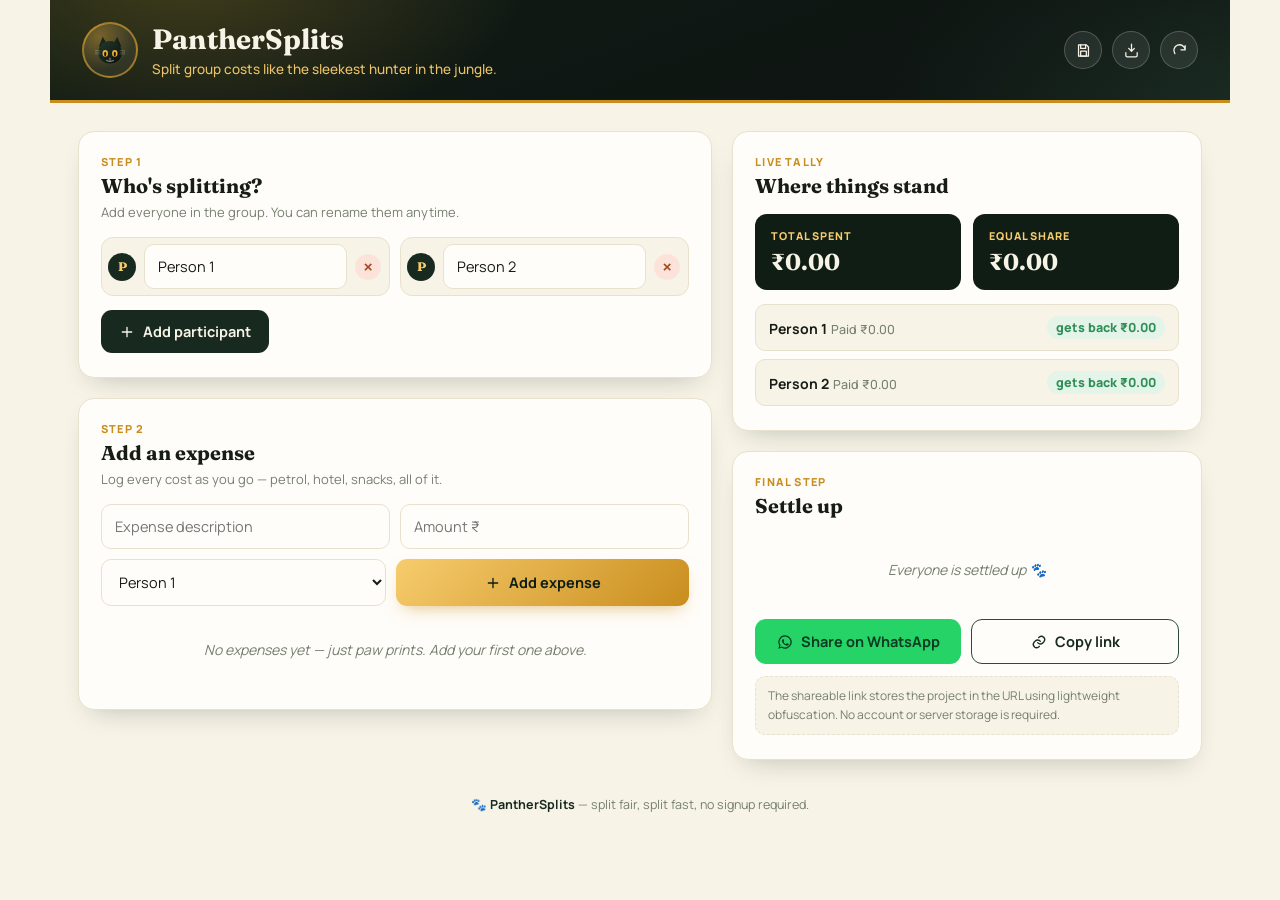
==== index.html @ 9620fe16 "Panther Splits v1" ====
<!DOCTYPE html>
<html lang="en">
<head>
<meta charset="UTF-8">
<meta name="viewport" content="width=device-width, initial-scale=1.0">
<meta name="theme-color" content="#132018">
<meta name="description" content="PantherSplits — a free group expense calculator. Track who paid what, split it fairly, and settle up in seconds. No signup, no server storage.">
<title>PantherSplits — Free Group Expense Splitter</title>
<link rel="icon" type="image/svg+xml" href="data:image/svg+xml,%3Csvg xmlns='http://www.w3.org/2000/svg' viewBox='0 0 64 64'%3E%3Crect width='64' height='64' rx='16' fill='%23101a14'/%3E%3Cpath d='M12 26 L19 10 L27 24 Z' fill='%23080c09'/%3E%3Cpath d='M52 26 L45 10 L37 24 Z' fill='%23080c09'/%3E%3Cpath d='M32 18c-12 0-20 9-20 20 0 10 9 18 20 18s20-8 20-18c0-11-8-20-20-20z' fill='%23080c09'/%3E%3Cellipse cx='23.5' cy='37' rx='4.6' ry='5.6' fill='%23f2b134'/%3E%3Cellipse cx='40.5' cy='37' rx='4.6' ry='5.6' fill='%23f2b134'/%3E%3Cellipse cx='23.5' cy='38.2' rx='1.8' ry='4' fill='%23111111'/%3E%3Cellipse cx='40.5' cy='38.2' rx='1.8' ry='4' fill='%23111111'/%3E%3Cpath d='M32 43l-3.4 3.4h6.8z' fill='%233c2b28'/%3E%3C/svg%3E">
<link rel="apple-touch-icon" href="data:image/svg+xml,%3Csvg xmlns='http://www.w3.org/2000/svg' viewBox='0 0 64 64'%3E%3Crect width='64' height='64' rx='16' fill='%23101a14'/%3E%3Cpath d='M12 26 L19 10 L27 24 Z' fill='%23080c09'/%3E%3Cpath d='M52 26 L45 10 L37 24 Z' fill='%23080c09'/%3E%3Cpath d='M32 18c-12 0-20 9-20 20 0 10 9 18 20 18s20-8 20-18c0-11-8-20-20-20z' fill='%23080c09'/%3E%3Cellipse cx='23.5' cy='37' rx='4.6' ry='5.6' fill='%23f2b134'/%3E%3Cellipse cx='40.5' cy='37' rx='4.6' ry='5.6' fill='%23f2b134'/%3E%3Cellipse cx='23.5' cy='38.2' rx='1.8' ry='4' fill='%23111111'/%3E%3Cellipse cx='40.5' cy='38.2' rx='1.8' ry='4' fill='%23111111'/%3E%3Cpath d='M32 43l-3.4 3.4h6.8z' fill='%233c2b28'/%3E%3C/svg%3E">
<link rel="preconnect" href="https://fonts.googleapis.com">
<link rel="preconnect" href="https://fonts.gstatic.com" crossorigin>
<link href="https://fonts.googleapis.com/css2?family=Fraunces:opsz,wght@9..144,300;9..144,600;9..144,700;9..144,900&family=Manrope:wght@400;500;600;700;800&display=swap" rel="stylesheet">
<style>
:root{
 --panther:#0e1412;
 --jungle-900:#101d15;
 --jungle-800:#182a1f;
 --jungle-700:#22392b;
 --jungle-600:#2d4b39;
 --amber:#f2b134;
 --amber-soft:#f7cc6d;
 --amber-deep:#c98d1e;
 --leaf:#5fae7c;
 --cream:#f7f3e7;
 --paper:#fffdf9;
 --ink:#171c17;
 --muted:#767f70;
 --line:#e8e1cd;
 --good:#2f8f57;
 --bad:#bf4a2c;
 --danger-bg:#fbe3da;
 --danger-ink:#a8451f;
 --radius:16px;
 --shadow:0 12px 28px -14px rgba(16,29,21,.28);
}
*{box-sizing:border-box}
html{scroll-behavior:smooth}
body{margin:0;background:var(--cream);color:var(--ink);font-family:'Manrope',-apple-system,BlinkMacSystemFont,'Segoe UI',Roboto,Arial,sans-serif;-webkit-font-smoothing:antialiased}
h1,h2{font-family:'Fraunces',Georgia,serif;margin:0}
.app{max-width:1180px;margin:0 auto}

/* header */
header.hero{
 background:
  radial-gradient(560px 280px at 12% -25%, rgba(242,177,52,.22), transparent 60%),
  radial-gradient(700px 380px at 105% 130%, rgba(95,174,122,.18), transparent 60%),
  linear-gradient(160deg,var(--jungle-900),var(--panther) 78%);
 border-bottom:3px solid var(--amber-deep);
 padding:22px clamp(16px,3vw,32px);
}
.hero-inner{display:flex;align-items:center;justify-content:space-between;gap:16px;flex-wrap:wrap}
.brand{display:flex;align-items:center;gap:14px}
.logo-wrap{
 width:56px;height:56px;flex:none;padding:8px;border-radius:50%;
 background:radial-gradient(circle at 30% 25%, rgba(242,177,52,.35), rgba(242,177,52,0) 62%), rgba(255,255,255,.06);
 border:2px solid rgba(242,177,52,.55);display:flex;align-items:center;justify-content:center;
}
.logo-wrap svg{width:100%;height:100%;display:block}
@keyframes eyeglow{0%,100%{filter:drop-shadow(0 0 0 rgba(242,177,52,.5))}50%{filter:drop-shadow(0 0 5px rgba(242,177,52,.95))}}
.logo-wrap .eye{animation:eyeglow 4.5s ease-in-out infinite}
@media (prefers-reduced-motion:reduce){.logo-wrap .eye{animation:none}}
.brand-text h1{color:var(--cream);font-size:clamp(22px,3vw,28px);font-weight:700;letter-spacing:.2px}
.brand-text p{margin:4px 0 0;color:var(--amber-soft);font-size:13.5px;font-weight:500;opacity:.95}
.hero-actions{display:flex;gap:10px}
.icon-btn-round{
 width:38px;height:38px;border-radius:50%;background:rgba(255,255,255,.08);
 border:1px solid rgba(255,255,255,.2);color:var(--cream);display:flex;align-items:center;justify-content:center;
 cursor:pointer;transition:background .15s ease,color .15s ease,transform .15s ease;
}
.icon-btn-round svg{width:17px;height:17px}
.icon-btn-round:hover{background:var(--amber);color:var(--jungle-900);border-color:var(--amber);transform:translateY(-1px)}
.icon-btn-round:active{transform:translateY(0)}

/* layout */
main{padding:clamp(16px,3vw,28px)}
.layout{display:grid;grid-template-columns:1.35fr 1fr;gap:20px;align-items:start}
.col{display:flex;flex-direction:column;gap:20px}
.col-side{position:sticky;top:18px}
@media (max-width:960px){
 .layout{grid-template-columns:1fr}
 .col-side{position:static}
}

.card{background:var(--paper);border:1px solid var(--line);border-radius:var(--radius);padding:22px 22px 24px;box-shadow:var(--shadow)}
.card-head{margin-bottom:16px}
.eyebrow{display:block;font-size:11px;font-weight:800;letter-spacing:.11em;text-transform:uppercase;color:var(--amber-deep);margin-bottom:4px}
.card-head h2{font-size:20px;font-weight:700;color:var(--ink)}
.card-head p.hint{margin:5px 0 0;font-size:13px;color:var(--muted)}

/* form basics */
.row{display:flex;gap:10px}
.row>*{flex:1}
label.sr{position:absolute;width:1px;height:1px;overflow:hidden;clip:rect(0 0 0 0)}
input[type=text],input[type=number],input:not([type]),select{
 width:100%;padding:12px 13px;border:1.5px solid var(--line);border-radius:10px;
 font-size:14.5px;background:var(--paper);color:var(--ink);font-family:'Manrope',sans-serif;
}
input:focus,select:focus{outline:none;border-color:var(--amber-deep);box-shadow:0 0 0 3px rgba(242,177,52,.18)}

/* buttons */
.btn{border:0;border-radius:11px;padding:12px 18px;font-weight:700;font-family:'Manrope',sans-serif;
 cursor:pointer;font-size:14.5px;display:inline-flex;align-items:center;gap:8px;justify-content:center;
 transition:transform .12s ease,box-shadow .12s ease,background .12s ease;white-space:nowrap}
.btn:active{transform:translateY(1px)}
.btn svg{width:16px;height:16px;flex:none}
.btn-primary{background:linear-gradient(135deg,var(--amber-soft),var(--amber-deep));color:var(--jungle-900);box-shadow:0 8px 18px -8px rgba(201,141,30,.6)}
.btn-primary:hover{box-shadow:0 10px 22px -8px rgba(201,141,30,.75)}
.btn-ghost{background:var(--jungle-800);color:var(--cream)}
.btn-ghost:hover{background:var(--jungle-700)}
.btn-outline{background:var(--paper);color:var(--jungle-800);border:1.5px solid var(--jungle-600)}
.btn-outline:hover{background:var(--jungle-900);color:var(--cream);border-color:var(--jungle-900)}
.btn-whatsapp{background:#25D366;color:#0b3b21}
.btn-whatsapp:hover{background:#20bd5a}
.btn-block{width:100%}

/* participants */
.p-grid{display:grid;grid-template-columns:repeat(auto-fill,minmax(210px,1fr));gap:10px;margin-bottom:14px}
.p-row{display:flex;align-items:center;gap:8px;background:var(--cream);border:1.5px solid var(--line);border-radius:12px;padding:6px 8px 6px 6px;transition:border-color .12s}
.p-row:focus-within{border-color:var(--amber-deep);box-shadow:0 0 0 3px rgba(242,177,52,.16)}
.p-avatar{width:28px;height:28px;border-radius:50%;background:var(--jungle-800);color:var(--amber-soft);display:flex;align-items:center;justify-content:center;font-weight:800;font-size:12.5px;flex:none;font-family:'Fraunces',serif}
.p-input{border:none;background:transparent;flex:1;min-width:0;padding:6px 2px;font-size:14.5px;color:var(--ink)}
.p-input:focus{outline:none;box-shadow:none;border:none}

/* small round delete buttons */
.icon-btn{width:26px;height:26px;border-radius:50%;border:0;flex:none;cursor:pointer;font-size:15px;line-height:1;display:flex;align-items:center;justify-content:center;font-weight:700;transition:background .12s,color .12s}
.danger-btn{background:var(--danger-bg);color:var(--danger-ink)}
.danger-btn:hover{background:var(--danger-ink);color:#fff}

/* expenses */
.e-row{display:flex;align-items:center;gap:12px;padding:12px 2px;border-bottom:1px solid var(--line)}
.e-row:last-child{border-bottom:none}
.e-main{flex:1;min-width:0}
.e-desc{font-weight:700;color:var(--ink);font-size:15px}
.e-meta{font-size:12.5px;color:var(--muted);margin-top:2px}
.e-meta strong{color:var(--jungle-800)}
.e-amount{font-weight:800;color:var(--jungle-800);font-size:15px;white-space:nowrap;font-variant-numeric:tabular-nums}

.empty{text-align:center;color:var(--muted);padding:26px 10px;font-style:italic;font-size:14px}

/* summary */
.stats-grid{display:grid;grid-template-columns:1fr 1fr;gap:12px;margin-bottom:14px}
.stat{background:var(--jungle-900);border-radius:12px;padding:14px 16px}
.stat .label{font-size:10.8px;text-transform:uppercase;letter-spacing:.08em;color:var(--amber-soft);font-weight:800}
.stat .value{font-family:'Fraunces',serif;font-size:23px;font-weight:700;margin-top:5px;color:var(--cream)}

.balance{display:flex;align-items:center;justify-content:space-between;gap:10px;padding:11px 13px;border-radius:10px;background:var(--cream);border:1px solid var(--line);margin-bottom:8px}
.balance:last-child{margin-bottom:0}
.balance .who{font-weight:700;font-size:14px}
.balance .paid{color:var(--muted);font-weight:500;font-size:12.5px;margin-left:4px}
.tag{font-weight:800;font-size:12.5px;padding:3px 9px;border-radius:999px;white-space:nowrap}
.tag.good{color:var(--good);background:#e4f4e9}
.tag.bad{color:var(--bad);background:var(--danger-bg)}

/* settle */
.settle-row{display:flex;align-items:center;justify-content:space-between;gap:10px;padding:12px 14px;background:var(--cream);border:1px solid var(--line);border-left:4px solid var(--amber-deep);border-radius:10px;margin-bottom:9px}
.settle-row:last-child{margin-bottom:0}
.settle-flow{display:flex;align-items:center;gap:8px;font-size:14px;flex-wrap:wrap}
.settle-flow .who{font-weight:700;color:var(--ink)}
.settle-flow .who.strong{color:var(--jungle-800)}
.arrow{color:var(--amber-deep);font-weight:800}
.settle-amt{font-weight:800;color:var(--jungle-800);font-variant-numeric:tabular-nums;white-space:nowrap}
.share-actions{display:flex;gap:10px;margin-top:14px}
.share-actions .btn{flex:1}
.notice{background:var(--cream);border:1px dashed var(--line);padding:10px 12px;border-radius:10px;font-size:12px;color:var(--muted);margin-top:12px;line-height:1.55}

footer.site-footer{text-align:center;color:var(--muted);font-size:12.5px;padding:8px 10px 30px}
footer.site-footer strong{color:var(--jungle-800)}

@media (max-width:560px){
 .row{flex-direction:column}
 .share-actions{flex-direction:column}
 .stats-grid{grid-template-columns:1fr 1fr}
 .card{padding:18px}
}
</style>
</head>
<body>
<div class="app">

<header class="hero">
 <div class="hero-inner">
  <div class="brand">
   <span class="logo-wrap" aria-hidden="true">
    <svg viewBox="0 0 64 64">
     <defs>
      <linearGradient id="furGrad" x1="0" y1="0" x2="1" y2="1">
       <stop offset="0" stop-color="#243a2d"/>
       <stop offset="1" stop-color="#0a0f0c"/>
      </linearGradient>
     </defs>
     <path d="M12 26 L19 8 L28 24 Z" fill="url(#furGrad)"/>
     <path d="M52 26 L45 8 L36 24 Z" fill="url(#furGrad)"/>
     <path d="M32 16c-13 0-21 10-21 21 0 11 9 19 21 19s21-8 21-19c0-11-8-21-21-21z" fill="url(#furGrad)"/>
     <path d="M6 33h8M6 36h7M6 39h8" stroke="#e9e4d8" stroke-width=".8" stroke-linecap="round" opacity=".5"/>
     <path d="M50 33h8M51 36h7M50 39h8" stroke="#e9e4d8" stroke-width=".8" stroke-linecap="round" opacity=".5"/>
     <ellipse class="eye" cx="23.5" cy="38" rx="4.8" ry="5.8" fill="#f2b134"/>
     <ellipse class="eye" cx="40.5" cy="38" rx="4.8" ry="5.8" fill="#f2b134"/>
     <ellipse cx="23.5" cy="39.2" rx="1.9" ry="4.2" fill="#141110"/>
     <ellipse cx="40.5" cy="39.2" rx="1.9" ry="4.2" fill="#141110"/>
     <path d="M32 44.5l-3.6 3.6h7.2z" fill="#4a3430"/>
     <path d="M32 48.1v2.2M25.8 51q6.2 3 12.4 0" stroke="#e9e4d8" stroke-width="1.3" fill="none" stroke-linecap="round" opacity=".85"/>
    </svg>
   </span>
   <div class="brand-text">
    <h1>PantherSplits</h1>
    <p>Split group costs like the sleekest hunter in the jungle.</p>
   </div>
  </div>
  <div class="hero-actions">
   <button class="icon-btn-round" onclick="saveProject()" title="Save project" aria-label="Save project">
    <svg viewBox="0 0 24 24" fill="none" stroke="currentColor" stroke-width="1.8" stroke-linecap="round" stroke-linejoin="round"><path d="M5 4h11l3 3v13H5V4z"/><path d="M8 4v5h7V4"/><path d="M8 13h8v7H8z"/></svg>
   </button>
   <button class="icon-btn-round" onclick="document.getElementById('importFile').click()" title="Import project" aria-label="Import project">
    <svg viewBox="0 0 24 24" fill="none" stroke="currentColor" stroke-width="1.8" stroke-linecap="round" stroke-linejoin="round"><path d="M12 3v10m0 0l-4-4m4 4l4-4"/><path d="M4 15v4a2 2 0 002 2h12a2 2 0 002-2v-4"/></svg>
   </button>
   <input id="importFile" type="file" accept=".json,application/json" style="display:none" onchange="importProject(event)">
   <button class="icon-btn-round" onclick="resetApp()" title="Reset everything" aria-label="Reset everything">
    <svg viewBox="0 0 24 24" fill="none" stroke="currentColor" stroke-width="1.8" stroke-linecap="round" stroke-linejoin="round"><path d="M20 11A8 8 0 105.5 16.5M20 11V5M20 11h-6"/></svg>
   </button>
  </div>
 </div>
</header>

<main>
<div class="layout">

 <div class="col col-main">
  <section class="card">
   <div class="card-head">
    <span class="eyebrow">Step 1</span>
    <h2>Who's splitting?</h2>
    <p class="hint">Add everyone in the group. You can rename them anytime.</p>
   </div>
   <div class="p-grid" id="participants"></div>
   <button class="btn btn-ghost" onclick="addParticipant()">
    <svg viewBox="0 0 24 24" fill="none" stroke="currentColor" stroke-width="2" stroke-linecap="round"><path d="M12 5v14M5 12h14"/></svg>
    Add participant
   </button>
  </section>

  <section class="card">
   <div class="card-head">
    <span class="eyebrow">Step 2</span>
    <h2>Add an expense</h2>
    <p class="hint">Log every cost as you go — petrol, hotel, snacks, all of it.</p>
   </div>
   <div class="row">
    <input id="desc" placeholder="Expense description" aria-label="Expense description">
    <input id="amount" type="number" min="0" step="0.01" placeholder="Amount ₹" aria-label="Amount">
   </div>
   <div class="row" style="margin-top:10px">
    <select id="paidBy" aria-label="Paid by"></select>
    <button class="btn btn-primary" onclick="addExpense()">
     <svg viewBox="0 0 24 24" fill="none" stroke="currentColor" stroke-width="2" stroke-linecap="round"><path d="M12 5v14M5 12h14"/></svg>
     Add expense
    </button>
   </div>
   <div id="expenses" style="margin-top:8px"></div>
  </section>
 </div>

 <div class="col col-side">
  <section class="card">
   <div class="card-head">
    <span class="eyebrow">Live tally</span>
    <h2>Where things stand</h2>
   </div>
   <div class="stats-grid" id="stats"></div>
   <div id="balances"></div>
  </section>

  <section class="card">
   <div class="card-head">
    <span class="eyebrow">Final step</span>
    <h2>Settle up</h2>
   </div>
   <div id="settlement"></div>
   <div class="share-actions">
    <button class="btn btn-whatsapp" onclick="shareWhatsApp()">
     <svg viewBox="0 0 24 24" fill="currentColor"><path d="M12 2a10 10 0 00-8.5 15.2L2 22l4.9-1.5A10 10 0 1012 2zm0 1.8a8.2 8.2 0 018.2 8.2 8.2 8.2 0 01-8.2 8.2 8.1 8.1 0 01-4.2-1.2l-.3-.2-3 .9.9-2.9-.2-.3A8.2 8.2 0 0112 3.8zm-3 4.2c-.2 0-.5.1-.7.4-.2.3-.9.8-.9 2s.9 2.4 1 2.6c.1.1 1.8 2.8 4.4 3.8 2.1.9 2.5.7 3 .6.5 0 1.5-.6 1.7-1.2.2-.6.2-1.1.2-1.2-.1-.1-.3-.2-.6-.4-.3-.1-1.5-.8-1.8-.8-.2-.1-.4-.1-.6.1-.2.3-.7.8-.8 1-.1.1-.3.2-.5.1-.3-.1-1.1-.4-2.1-1.3-.8-.7-1.3-1.6-1.4-1.9-.2-.3 0-.4.1-.6l.4-.4c.1-.2.2-.3.2-.5.1-.2 0-.4 0-.5-.1-.1-.6-1.5-.8-2-.2-.5-.4-.4-.6-.4z"/></svg>
     Share on WhatsApp
    </button>
    <button class="btn btn-outline" onclick="copyShareLink()">
     <svg viewBox="0 0 24 24" fill="none" stroke="currentColor" stroke-width="2" stroke-linecap="round" stroke-linejoin="round"><path d="M10 13a5 5 0 007.5.5l2-2a5 5 0 00-7-7l-1 1"/><path d="M14 11a5 5 0 00-7.5-.5l-2 2a5 5 0 007 7l1-1"/></svg>
     Copy link
    </button>
   </div>
   <div class="notice">The shareable link stores the project in the URL using lightweight obfuscation. No account or server storage is required.</div>
  </section>
 </div>

</div>
</main>

<footer class="site-footer">🐾 <strong>PantherSplits</strong> — split fair, split fast, no signup required.</footer>
</div>

<script>
(function migrateLegacyData(){
 // One-time migration from the old "Money Splitter" localStorage key.
 // Runs once, then removes the legacy key so Reset Everything can't
 // resurrect old data on the next reload.
 if(localStorage.getItem("pantherSplits")===null){
   let legacy=localStorage.getItem("moneySplitter");
   if(legacy)localStorage.setItem("pantherSplits",legacy);
 }
 localStorage.removeItem("moneySplitter");
})();

let data=JSON.parse(localStorage.getItem("pantherSplits")||"null")||{
 participants:[{id:1,name:"Person 1"},{id:2,name:"Person 2"}],
 expenses:[]
};

function normalizeData(){
 data.participants.forEach(p=>delete p.upfront);
 data.expenses.forEach(e=>{
   delete e.paidFrom;
   if(e.paidBy!==undefined)e.paidBy=Number(e.paidBy);
 });
}

function save(){localStorage.setItem("pantherSplits",JSON.stringify(data))}
function esc(s){return String(s).replace(/[&<>"']/g,m=>({"&":"&amp;","<":"&lt;",">":"&gt;",'"':"&quot;","'":"&#039;"}[m]))}
function initial(name){return esc((name||"?").trim().charAt(0).toUpperCase()||"?")}
function addParticipant(){data.participants.push({id:Date.now(),name:"Person "+(data.participants.length+1)});save();render()}
function removeParticipant(id){
 if(data.participants.length<=1)return alert("At least one participant is required.");
 if(data.expenses.some(e=>e.paidBy===id))return alert("This person has expenses. Delete/reassign those expenses first.");
 data.participants=data.participants.filter(p=>p.id!==id);save();render()
}
function updateP(id,field,value){
 let p=data.participants.find(x=>x.id===id);
 if(!p)return;
 p[field]=value;
 save();
 render();
}

function renderParticipants(){
 let el=document.getElementById("participants");
 el.innerHTML=data.participants.map(p=>`
 <div class="p-row">
   <span class="p-avatar">${initial(p.name)}</span>
   <input class="p-input" value="${esc(p.name)}" onchange="updateP(${p.id},'name',this.value)" aria-label="Participant name">
   <button class="icon-btn danger-btn" onclick="removeParticipant(${p.id})" aria-label="Remove participant" title="Remove">×</button>
 </div>`).join("");
}

function addExpense(){
 let desc=document.getElementById("desc").value.trim(),
     amount=Number(document.getElementById("amount").value),
     paidBy=Number(document.getElementById("paidBy").value);

 if(!desc||amount<=0)return alert("Enter a description and valid amount.");
 if(!paidBy)return alert("Select who paid this expense.");

 data.expenses.push({
   id:Date.now(),
   desc,
   amount,
   paidBy
 });

 document.getElementById("desc").value="";
 document.getElementById("amount").value="";
 save();
 render();
}

function removeExpense(id){data.expenses=data.expenses.filter(e=>e.id!==id);save();render()}
function renderExpenses(){
 let el=document.getElementById("expenses");

 if(!data.expenses.length){
   el.innerHTML='<div class="empty">No expenses yet — just paw prints. Add your first one above.</div>';
   return;
 }

 el.innerHTML=data.expenses.map(e=>{
   let p=data.participants.find(x=>Number(x.id)===Number(e.paidBy));
   return `<div class="e-row">
     <div class="e-main">
       <div class="e-desc">${esc(e.desc)}</div>
       <div class="e-meta">Paid by <strong>${esc(p?.name||"Unknown")}</strong></div>
     </div>
     <div class="e-amount">₹${Number(e.amount).toFixed(2)}</div>
     <button class="icon-btn danger-btn" onclick="removeExpense(${e.id})" aria-label="Remove expense" title="Remove">×</button>
   </div>`;
 }).join("");
}

function calculate(){
 let total=data.expenses.reduce((s,e)=>s+Number(e.amount||0),0),
     n=data.participants.length,
     share=n?total/n:0;

 let balances=data.participants.map(p=>{
   let paid=data.expenses
     .filter(e=>Number(e.paidBy)===Number(p.id))
     .reduce((s,e)=>s+Number(e.amount||0),0);

   return {
     ...p,
     paid,
     balance:paid-share
   };
 });

 document.getElementById("stats").innerHTML=`
   <div class="stat">
     <div class="label">Total spent</div>
     <div class="value">₹${total.toFixed(2)}</div>
   </div>
   <div class="stat">
     <div class="label">Equal share</div>
     <div class="value">₹${share.toFixed(2)}</div>
   </div>`;

 document.getElementById("balances").innerHTML=balances.map(b=>`
   <div class="balance">
     <div><span class="who">${esc(b.name)}</span><span class="paid">Paid ₹${b.paid.toFixed(2)}</span></div>
     <span class="tag ${b.balance>=-.01?'good':'bad'}">
       ${b.balance>=-.01?'gets back':'owes'} ₹${Math.abs(b.balance).toFixed(2)}
     </span>
   </div>`).join("");

 settle(balances);
}

function settle(bs){
 let debt=bs.filter(x=>x.balance<-.01).map(x=>({...x,rem:-x.balance})),credit=bs.filter(x=>x.balance>.01).map(x=>({...x,rem:x.balance}));
 let out=[],i=0,j=0;
 while(i<debt.length&&j<credit.length){
  let a=Math.min(debt[i].rem,credit[j].rem);
  out.push(`<div class="settle-row"><div class="settle-flow"><span class="who">${esc(debt[i].name)}</span><span class="arrow">→</span><span class="who strong">${esc(credit[j].name)}</span></div><div class="settle-amt">₹${a.toFixed(2)}</div></div>`);
  debt[i].rem-=a;credit[j].rem-=a;if(debt[i].rem<.01)i++;if(credit[j].rem<.01)j++
 }
 document.getElementById("settlement").innerHTML=out.length?out.join(""):'<div class="empty">Everyone is settled up 🐾</div>'
}
normalizeData();

function encodeSharedData(){
 let payload={
  v:2,
  participants:data.participants.map(p=>({id:p.id,name:p.name})),
  expenses:data.expenses.map(e=>({
   id:e.id,
   desc:e.desc,
   amount:Number(e.amount)||0,
   paidBy:Number(e.paidBy)
  }))
 };

 // Lightweight obfuscation: XOR the UTF-8 JSON with a fixed key, then Base64URL encode.
 // This is NOT encryption; it only keeps raw values from being readable in the URL.
 let json=JSON.stringify(payload),
     bytes=new TextEncoder().encode(json),
     key=new TextEncoder().encode("PantherSplits-v2"),
     out=new Uint8Array(bytes.length);

 for(let i=0;i<bytes.length;i++)out[i]=bytes[i]^key[i%key.length];

 let binary="";
 for(let i=0;i<out.length;i++)binary+=String.fromCharCode(out[i]);

 return btoa(binary).replace(/\+/g,"-").replace(/\//g,"_").replace(/=+$/,"");
}

function decodeSharedData(encoded){
 let base64=encoded.replace(/-/g,"+").replace(/_/g,"/");
 while(base64.length%4)base64+="=";

 let binary=atob(base64),
     bytes=new Uint8Array(binary.length),
     key=new TextEncoder().encode("PantherSplits-v2");

 for(let i=0;i<binary.length;i++)
   bytes[i]=binary.charCodeAt(i)^key[i%key.length];

 let json=new TextDecoder().decode(bytes),
     payload=JSON.parse(json);

 if(!payload || ![1,2].includes(payload.v) ||
    !Array.isArray(payload.participants) ||
    !Array.isArray(payload.expenses))
   throw new Error("Invalid shared project.");

 if(!payload.participants.length)
   throw new Error("Shared project has no participants.");

 let ids=new Set(payload.participants.map(p=>Number(p.id)));

 payload.participants.forEach(p=>{
   if(p.id===undefined || typeof p.name!=="string")
     throw new Error("Invalid participant data.");
   delete p.upfront;
 });

 payload.expenses.forEach(e=>{
   if(e.id===undefined || typeof e.desc!=="string" || Number(e.amount)<=0)
     throw new Error("Invalid expense data.");

   if(payload.v===2){
     if(!ids.has(Number(e.paidBy)))
       throw new Error("Invalid expense payer.");
     e.paidBy=Number(e.paidBy);
   }else{
     // v1 shared links came from the old common-pool model.
     // They cannot be converted reliably to the new per-expense payer model.
     throw new Error("This shared link was created with an older version. Please create a new share link.");
   }

   e.amount=Number(e.amount);
   delete e.paidFrom;
 });

 return {participants:payload.participants,expenses:payload.expenses};
}

function getShareUrl(){
 return location.origin+location.pathname+"#share="+encodeSharedData();
}

function getWebsiteUrl(){
 return location.origin+location.pathname;
}

function getSettlementText(){
 let total=data.expenses.reduce((s,e)=>s+Number(e.amount||0),0),
     share=data.participants.length?total/data.participants.length:0;

 let balances=data.participants.map(p=>{
   let paid=data.expenses
     .filter(e=>Number(e.paidBy)===Number(p.id))
     .reduce((s,e)=>s+Number(e.amount||0),0);

   return {...p,paid,balance:paid-share};
 });

 let lines=[];
 lines.push("🐆 PantherSplits — Settlement");
 lines.push("");
 lines.push(`Total expenses: ₹${total.toFixed(2)}`);
 lines.push(`People: ${data.participants.length}`);
 lines.push(`Equal share: ₹${share.toFixed(2)}`);
 lines.push("");

 lines.push("📋 All expenses");
 lines.push("");
 data.expenses.forEach(e=>{
   let p=data.participants.find(x=>Number(x.id)===Number(e.paidBy));
   lines.push(`• ${e.desc} — ₹${Number(e.amount).toFixed(2)} — paid by ${p?.name||"Unknown"}`);
 });
 lines.push("");

 lines.push("💸 Settlement");
 lines.push("");

 let debt=balances.filter(x=>x.balance<-.01).map(x=>({...x,rem:-x.balance})),
     credit=balances.filter(x=>x.balance>.01).map(x=>({...x,rem:x.balance}));

 let i=0,j=0;
 while(i<debt.length&&j<credit.length){
   let amount=Math.min(debt[i].rem,credit[j].rem);
   lines.push(`${debt[i].name} → ${credit[j].name}: ₹${amount.toFixed(2)}`);
   debt[i].rem-=amount;
   credit[j].rem-=amount;
   if(debt[i].rem<.01)i++;
   if(credit[j].rem<.01)j++;
 }

 if(!debt.length&&!credit.length)
   lines.push("Everyone is settled up 🎉");

 lines.push("");
 lines.push("Open PantherSplits:");
 lines.push(getWebsiteUrl());

 return lines.join("\n");
}

async function copyShareLink(){
 let url=getShareUrl();

 try{
   if(navigator.clipboard && window.isSecureContext){
     await navigator.clipboard.writeText(url);
     alert("Shareable link copied.");
     return;
   }
 }catch(e){}

 // Fallback for local files / browsers where Clipboard API is unavailable.
 let input=document.createElement("textarea");
 input.value=url;
 input.setAttribute("readonly","");
 input.style.position="fixed";
 input.style.opacity="0";
 document.body.appendChild(input);
 input.select();

 let copied=false;
 try{copied=document.execCommand("copy")}catch(e){}

 input.remove();

 if(copied)
   alert("Shareable link copied.");
 else
   prompt("Copy this shareable link:",url);
}

function shareWhatsApp(){
 let text=getSettlementText();
 let url="https://wa.me/?text="+encodeURIComponent(text);
 window.open(url,"_blank","noopener,noreferrer");
}

function loadSharedProject(){
 let match=location.hash.match(/^#share=(.+)$/);
 if(!match)return false;
 try{
  let shared=decodeSharedData(match[1]);
  data=shared;
  normalizeData();
  return true;
 }catch(e){
  alert("This shared link could not be opened: "+e.message);
  history.replaceState(null,"",location.pathname+location.search);
  return false;
 }
}

function saveProject(){
 let project={
  app:"PantherSplits",
  version:1,
  exportedAt:new Date().toISOString(),
  participants:data.participants,
  expenses:data.expenses
 };
 let blob=new Blob([JSON.stringify(project,null,2)],{type:"application/json"});
 let url=URL.createObjectURL(blob);
 let a=document.createElement("a");
 a.href=url;
 a.download="panther-splits-"+new Date().toISOString().slice(0,10)+".json";
 document.body.appendChild(a);
 a.click();
 a.remove();
 URL.revokeObjectURL(url);
}

function importProject(event){
 let file=event.target.files[0];
 if(!file)return;

 let reader=new FileReader();

 reader.onload=function(){
  try{
   let imported=JSON.parse(reader.result);

   if(!imported || !Array.isArray(imported.participants) || !Array.isArray(imported.expenses))
    throw new Error("Invalid PantherSplits project file.");

   if(imported.participants.length===0)
    throw new Error("Project must contain at least one participant.");

   let ids=new Set(imported.participants.map(p=>p.id));
   imported.participants.forEach(p=>{
    if(p.id===undefined || typeof p.name!=="string")
     throw new Error("Invalid participant data.");
    delete p.upfront;
   });

   imported.expenses.forEach(e=>{
    if(e.id===undefined || typeof e.desc!=="string" || Number(e.amount)<=0)
     throw new Error("Invalid expense data.");
    if(e.paidBy===undefined || !ids.has(e.paidBy))
     throw new Error("Invalid expense payer.");
    e.amount=Number(e.amount);
    e.paidBy=Number(e.paidBy);
    delete e.paidFrom;
   });

   if(!confirm("Import this project? Current data will be replaced."))
    return;

   data={
    participants:imported.participants,
    expenses:imported.expenses
   };

   save();
   render();
   alert("Project imported successfully.");
  }
  catch(err){
   alert("Could not import project: "+err.message);
  }
  finally{
   event.target.value="";
  }
 };

 reader.readAsText(file);
}

function resetApp(){if(confirm("Reset all participants and expenses?")){localStorage.removeItem("pantherSplits");localStorage.removeItem("moneySplitter");history.replaceState(null,"",location.pathname+location.search);location.reload()}}
function render(){
 renderParticipants();

 let paidByEl=document.getElementById("paidBy");
 if(paidByEl){
   let current=paidByEl.value;
   paidByEl.innerHTML=data.participants.map(p=>
     `<option value="${p.id}">${esc(p.name)}</option>`
   ).join("");
   if(data.participants.some(p=>String(p.id)===String(current)))
     paidByEl.value=current;
   else if(data.participants.length)
     paidByEl.value=data.participants[0].id;
 }

 renderExpenses();
 calculate();
}
loadSharedProject();
render();
window.addEventListener("hashchange",()=>{
 if(location.hash.startsWith("#share=")){
  if(loadSharedProject())render();
 }
});
</script>
</body>
</html>
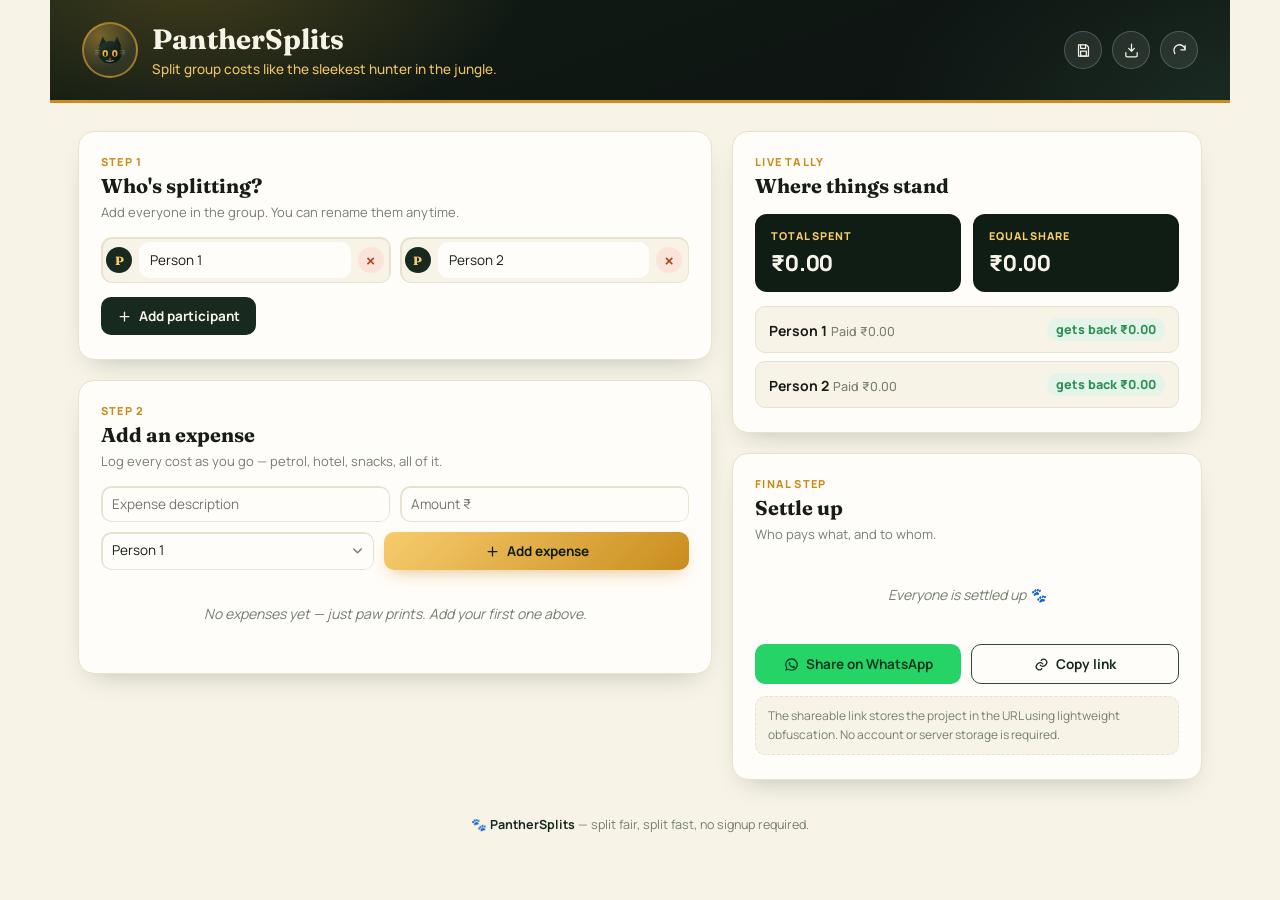
==== commit 999dc398: "UI improvement including edit expense feature" ====
--- a/index.html
+++ b/index.html
@@ -92,18 +92,36 @@
 .row{display:flex;gap:10px}
 .row>*{flex:1}
 label.sr{position:absolute;width:1px;height:1px;overflow:hidden;clip:rect(0 0 0 0)}
+
+/* gradient-border field wrapper: a subtle neutral ring at rest,
+   a jungle-to-amber gradient ring that fades in smoothly on focus. */
+.field{position:relative;display:block;border-radius:10px}
+.field::before,.field::after{
+ content:"";position:absolute;inset:0;border-radius:inherit;padding:1.5px;
+ -webkit-mask:linear-gradient(#000 0 0) content-box,linear-gradient(#000 0 0);
+ -webkit-mask-composite:xor;mask-composite:exclude;pointer-events:none;
+}
+.field::before{background:var(--line);transition:opacity .22s ease}
+.field::after{background:linear-gradient(120deg,var(--leaf),var(--amber-soft) 55%,var(--amber-deep));opacity:0;transition:opacity .22s ease}
+.field:focus-within::before{opacity:0}
+.field:focus-within::after{opacity:1}
+
 input[type=text],input[type=number],input:not([type]),select{
- width:100%;padding:12px 13px;border:1.5px solid var(--line);border-radius:10px;
- font-size:14.5px;background:var(--paper);color:var(--ink);font-family:'Manrope',sans-serif;
-}
-input:focus,select:focus{outline:none;border-color:var(--amber-deep);box-shadow:0 0 0 3px rgba(242,177,52,.18)}
+ width:100%;padding:9px 11px;border:none;border-radius:10px;
+ font-size:13.5px;background:var(--paper);color:var(--ink);font-family:'Manrope',sans-serif;
+ transition:background .18s ease;
+}
+input:focus,select:focus{outline:none}
+select{appearance:none;-webkit-appearance:none;padding-right:30px;cursor:pointer;
+ background-image:url("data:image/svg+xml,%3Csvg xmlns='http://www.w3.org/2000/svg' viewBox='0 0 20 20' fill='none' stroke='%23767f70' stroke-width='2' stroke-linecap='round' stroke-linejoin='round'%3E%3Cpath d='M5 8l5 5 5-5'/%3E%3C/svg%3E");
+ background-repeat:no-repeat;background-position:right 9px center;background-size:15px}
 
 /* buttons */
-.btn{border:0;border-radius:11px;padding:12px 18px;font-weight:700;font-family:'Manrope',sans-serif;
- cursor:pointer;font-size:14.5px;display:inline-flex;align-items:center;gap:8px;justify-content:center;
+.btn{border:0;border-radius:10px;padding:10px 16px;font-weight:700;font-family:'Manrope',sans-serif;
+ cursor:pointer;font-size:13.5px;display:inline-flex;align-items:center;gap:7px;justify-content:center;
  transition:transform .12s ease,box-shadow .12s ease,background .12s ease;white-space:nowrap}
 .btn:active{transform:translateY(1px)}
-.btn svg{width:16px;height:16px;flex:none}
+.btn svg{width:15px;height:15px;flex:none}
 .btn-primary{background:linear-gradient(135deg,var(--amber-soft),var(--amber-deep));color:var(--jungle-900);box-shadow:0 8px 18px -8px rgba(201,141,30,.6)}
 .btn-primary:hover{box-shadow:0 10px 22px -8px rgba(201,141,30,.75)}
 .btn-ghost{background:var(--jungle-800);color:var(--cream)}
@@ -115,11 +133,19 @@
 .btn-block{width:100%}
 
 /* participants */
-.p-grid{display:grid;grid-template-columns:repeat(auto-fill,minmax(210px,1fr));gap:10px;margin-bottom:14px}
-.p-row{display:flex;align-items:center;gap:8px;background:var(--cream);border:1.5px solid var(--line);border-radius:12px;padding:6px 8px 6px 6px;transition:border-color .12s}
-.p-row:focus-within{border-color:var(--amber-deep);box-shadow:0 0 0 3px rgba(242,177,52,.16)}
-.p-avatar{width:28px;height:28px;border-radius:50%;background:var(--jungle-800);color:var(--amber-soft);display:flex;align-items:center;justify-content:center;font-weight:800;font-size:12.5px;flex:none;font-family:'Fraunces',serif}
-.p-input{border:none;background:transparent;flex:1;min-width:0;padding:6px 2px;font-size:14.5px;color:var(--ink)}
+.p-grid{display:grid;grid-template-columns:repeat(auto-fill,minmax(200px,1fr));gap:9px;margin-bottom:14px}
+.p-row{position:relative;display:flex;align-items:center;gap:7px;background:var(--cream);border-radius:11px;padding:5px 7px 5px 5px}
+.p-row::before,.p-row::after{
+ content:"";position:absolute;inset:0;border-radius:inherit;padding:1.5px;
+ -webkit-mask:linear-gradient(#000 0 0) content-box,linear-gradient(#000 0 0);
+ -webkit-mask-composite:xor;mask-composite:exclude;pointer-events:none;
+}
+.p-row::before{background:var(--line);transition:opacity .22s ease}
+.p-row::after{background:linear-gradient(120deg,var(--leaf),var(--amber-soft) 55%,var(--amber-deep));opacity:0;transition:opacity .22s ease}
+.p-row:focus-within::before{opacity:0}
+.p-row:focus-within::after{opacity:1}
+.p-avatar{width:26px;height:26px;border-radius:50%;background:var(--jungle-800);color:var(--amber-soft);display:flex;align-items:center;justify-content:center;font-weight:800;font-size:12px;flex:none;font-family:'Fraunces',serif}
+.p-input{border:none;background:transparent;flex:1;min-width:0;padding:5px 2px;font-size:13.5px;color:var(--ink)}
 .p-input:focus{outline:none;box-shadow:none;border:none}
 
 /* small round delete buttons */
@@ -135,6 +161,21 @@
 .e-meta{font-size:12.5px;color:var(--muted);margin-top:2px}
 .e-meta strong{color:var(--jungle-800)}
 .e-amount{font-weight:800;color:var(--jungle-800);font-size:15px;white-space:nowrap;font-variant-numeric:tabular-nums}
+.edit-btn{background:#eaf0ec;color:var(--jungle-700)}
+.edit-btn:hover{background:var(--jungle-700);color:#fff}
+.icon-btn svg{width:12.5px;height:12.5px}
+
+/* inline expense edit row */
+.e-row-edit{display:flex;flex-wrap:wrap;gap:8px;padding:11px 2px;border-bottom:1px solid var(--line);align-items:center}
+.e-row-edit:last-child{border-bottom:none}
+.e-edit-desc{flex:2 1 140px}
+.e-edit-amount{flex:1 1 90px}
+.e-edit-paidby{flex:1 1 110px}
+.e-edit-actions{display:flex;gap:6px;flex:none;margin-left:auto}
+.save-btn{background:#e4f4e9;color:var(--good)}
+.save-btn:hover{background:var(--good);color:#fff}
+.cancel-btn{background:var(--line);color:var(--muted)}
+.cancel-btn:hover{background:var(--muted);color:#fff}
 
 .empty{text-align:center;color:var(--muted);padding:26px 10px;font-style:italic;font-size:14px}
 
@@ -142,7 +183,7 @@
 .stats-grid{display:grid;grid-template-columns:1fr 1fr;gap:12px;margin-bottom:14px}
 .stat{background:var(--jungle-900);border-radius:12px;padding:14px 16px}
 .stat .label{font-size:10.8px;text-transform:uppercase;letter-spacing:.08em;color:var(--amber-soft);font-weight:800}
-.stat .value{font-family:'Fraunces',serif;font-size:23px;font-weight:700;margin-top:5px;color:var(--cream)}
+.stat .value{font-family:'Manrope',sans-serif;font-size:22px;font-weight:800;margin-top:5px;color:var(--cream);font-variant-numeric:tabular-nums;letter-spacing:-.2px}
 
 .balance{display:flex;align-items:center;justify-content:space-between;gap:10px;padding:11px 13px;border-radius:10px;background:var(--cream);border:1px solid var(--line);margin-bottom:8px}
 .balance:last-child{margin-bottom:0}
@@ -246,11 +287,11 @@
     <p class="hint">Log every cost as you go — petrol, hotel, snacks, all of it.</p>
    </div>
    <div class="row">
-    <input id="desc" placeholder="Expense description" aria-label="Expense description">
-    <input id="amount" type="number" min="0" step="0.01" placeholder="Amount ₹" aria-label="Amount">
+    <span class="field"><input id="desc" placeholder="Expense description" aria-label="Expense description"></span>
+    <span class="field"><input id="amount" type="number" min="0" step="0.01" placeholder="Amount ₹" aria-label="Amount"></span>
    </div>
    <div class="row" style="margin-top:10px">
-    <select id="paidBy" aria-label="Paid by"></select>
+    <span class="field"><select id="paidBy" aria-label="Paid by"></select></span>
     <button class="btn btn-primary" onclick="addExpense()">
      <svg viewBox="0 0 24 24" fill="none" stroke="currentColor" stroke-width="2" stroke-linecap="round"><path d="M12 5v14M5 12h14"/></svg>
      Add expense
@@ -274,6 +315,7 @@
    <div class="card-head">
     <span class="eyebrow">Final step</span>
     <h2>Settle up</h2>
+    <p class="hint">Who pays what, and to whom.</p>
    </div>
    <div id="settlement"></div>
    <div class="share-actions">
@@ -324,6 +366,9 @@
 function save(){localStorage.setItem("pantherSplits",JSON.stringify(data))}
 function esc(s){return String(s).replace(/[&<>"']/g,m=>({"&":"&amp;","<":"&lt;",">":"&gt;",'"':"&quot;","'":"&#039;"}[m]))}
 function initial(name){return esc((name||"?").trim().charAt(0).toUpperCase()||"?")}
+let editingExpenseId=null;
+const pencilSvg='<svg viewBox="0 0 24 24" fill="none" stroke="currentColor" stroke-width="2" stroke-linecap="round" stroke-linejoin="round"><path d="M12 20h9"/><path d="M16.5 3.5a2.12 2.12 0 013 3L7 19l-4 1 1-4z"/></svg>';
+const checkSvg='<svg viewBox="0 0 24 24" fill="none" stroke="currentColor" stroke-width="2.4" stroke-linecap="round" stroke-linejoin="round"><path d="M20 6L9 17l-5-5"/></svg>';
 function addParticipant(){data.participants.push({id:Date.now(),name:"Person "+(data.participants.length+1)});save();render()}
 function removeParticipant(id){
  if(data.participants.length<=1)return alert("At least one participant is required.");
@@ -369,7 +414,31 @@
  render();
 }
 
-function removeExpense(id){data.expenses=data.expenses.filter(e=>e.id!==id);save();render()}
+function removeExpense(id){data.expenses=data.expenses.filter(e=>e.id!==id);if(editingExpenseId===id)editingExpenseId=null;save();render()}
+
+function startEditExpense(id){editingExpenseId=id;render()}
+function cancelEditExpense(){editingExpenseId=null;render()}
+function handleEditKey(ev,id){
+ if(ev.key==="Enter"){ev.preventDefault();saveEditExpense(id)}
+ else if(ev.key==="Escape"){ev.preventDefault();cancelEditExpense()}
+}
+function saveEditExpense(id){
+ let desc=document.getElementById("edit-desc-"+id).value.trim(),
+     amount=Number(document.getElementById("edit-amount-"+id).value),
+     paidBy=Number(document.getElementById("edit-paidby-"+id).value);
+
+ if(!desc||amount<=0)return alert("Enter a description and valid amount.");
+ if(!paidBy)return alert("Select who paid this expense.");
+
+ let exp=data.expenses.find(x=>x.id===id);
+ if(!exp)return;
+ exp.desc=desc;exp.amount=amount;exp.paidBy=paidBy;
+
+ editingExpenseId=null;
+ save();
+ render();
+}
+
 function renderExpenses(){
  let el=document.getElementById("expenses");
 
@@ -379,6 +448,18 @@
  }
 
  el.innerHTML=data.expenses.map(e=>{
+   if(editingExpenseId===e.id){
+     return `<div class="e-row-edit">
+       <span class="field e-edit-desc"><input id="edit-desc-${e.id}" value="${esc(e.desc)}" onkeydown="handleEditKey(event,${e.id})" aria-label="Edit description"></span>
+       <span class="field e-edit-amount"><input id="edit-amount-${e.id}" type="number" min="0" step="0.01" value="${Number(e.amount)}" onkeydown="handleEditKey(event,${e.id})" aria-label="Edit amount"></span>
+       <span class="field e-edit-paidby"><select id="edit-paidby-${e.id}" aria-label="Edit paid by">${data.participants.map(p=>`<option value="${p.id}"${Number(p.id)===Number(e.paidBy)?" selected":""}>${esc(p.name)}</option>`).join("")}</select></span>
+       <div class="e-edit-actions">
+         <button class="icon-btn save-btn" onclick="saveEditExpense(${e.id})" aria-label="Save changes" title="Save">${checkSvg}</button>
+         <button class="icon-btn cancel-btn" onclick="cancelEditExpense()" aria-label="Cancel edit" title="Cancel">×</button>
+       </div>
+     </div>`;
+   }
+
    let p=data.participants.find(x=>Number(x.id)===Number(e.paidBy));
    return `<div class="e-row">
      <div class="e-main">
@@ -386,9 +467,15 @@
        <div class="e-meta">Paid by <strong>${esc(p?.name||"Unknown")}</strong></div>
      </div>
      <div class="e-amount">₹${Number(e.amount).toFixed(2)}</div>
+     <button class="icon-btn edit-btn" onclick="startEditExpense(${e.id})" aria-label="Edit expense" title="Edit">${pencilSvg}</button>
      <button class="icon-btn danger-btn" onclick="removeExpense(${e.id})" aria-label="Remove expense" title="Remove">×</button>
    </div>`;
  }).join("");
+
+ if(editingExpenseId!==null){
+   let input=document.getElementById("edit-desc-"+editingExpenseId);
+   if(input){input.focus();input.select();}
+ }
 }
 
 function calculate(){
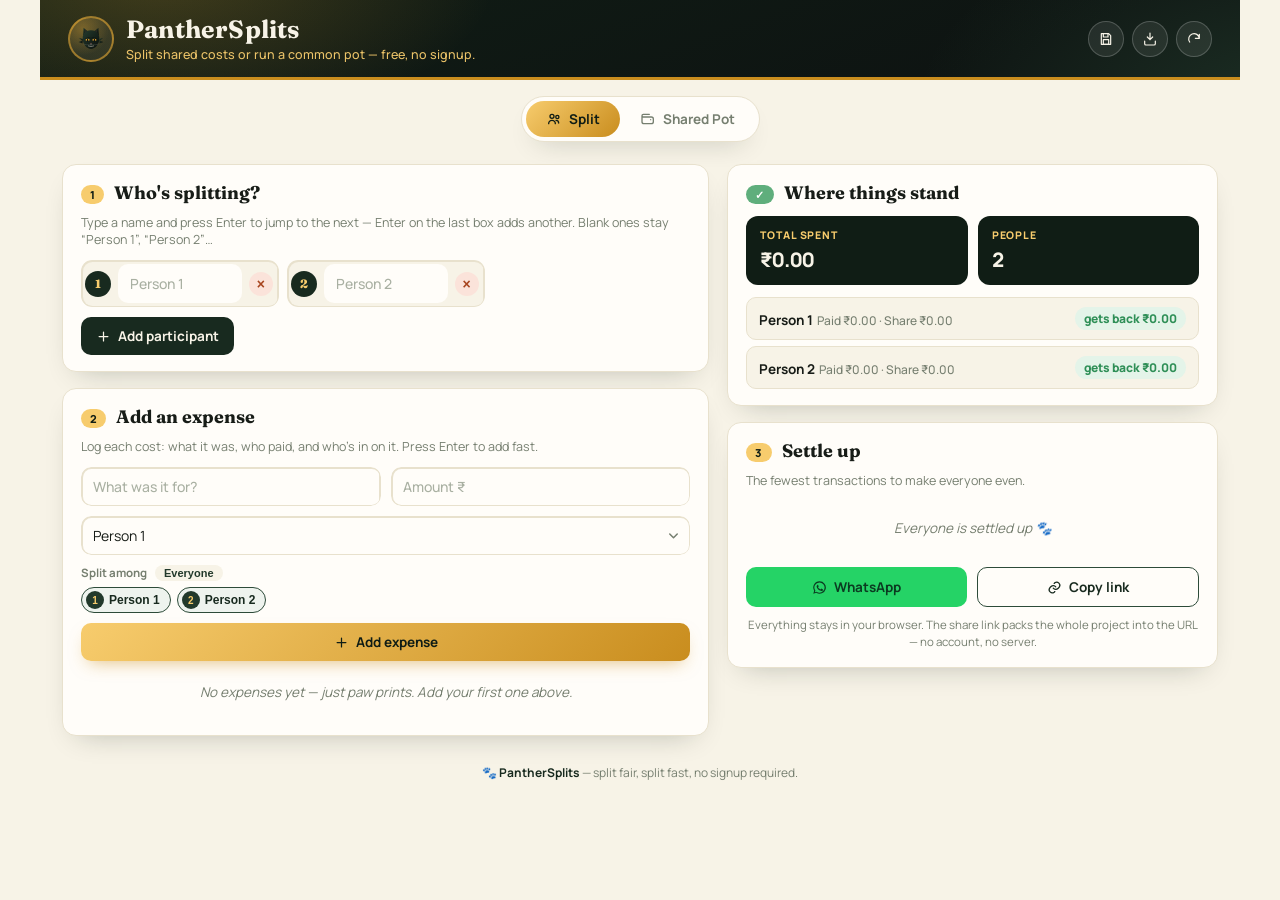
==== commit 28dbe428: "Add Shared Pot mode with per-expense sharing - New Split | Shared Pot toggle; Split remains the defa" ====
--- a/index.html
+++ b/index.html
@@ -4,13 +4,12 @@
 <meta charset="UTF-8">
 <meta name="viewport" content="width=device-width, initial-scale=1.0">
 <meta name="theme-color" content="#132018">
-<meta name="description" content="PantherSplits — a free group expense calculator. Track who paid what, split it fairly, and settle up in seconds. No signup, no server storage.">
+<meta name="description" content="PantherSplits — a free group expense calculator. Split shared costs or run a common pot, settle up in seconds. No signup, no server storage.">
 <title>PantherSplits — Free Group Expense Splitter</title>
-<link rel="icon" type="image/svg+xml" href="data:image/svg+xml,%3Csvg xmlns='http://www.w3.org/2000/svg' viewBox='0 0 64 64'%3E%3Crect width='64' height='64' rx='16' fill='%23101a14'/%3E%3Cpath d='M12 26 L19 10 L27 24 Z' fill='%23080c09'/%3E%3Cpath d='M52 26 L45 10 L37 24 Z' fill='%23080c09'/%3E%3Cpath d='M32 18c-12 0-20 9-20 20 0 10 9 18 20 18s20-8 20-18c0-11-8-20-20-20z' fill='%23080c09'/%3E%3Cellipse cx='23.5' cy='37' rx='4.6' ry='5.6' fill='%23f2b134'/%3E%3Cellipse cx='40.5' cy='37' rx='4.6' ry='5.6' fill='%23f2b134'/%3E%3Cellipse cx='23.5' cy='38.2' rx='1.8' ry='4' fill='%23111111'/%3E%3Cellipse cx='40.5' cy='38.2' rx='1.8' ry='4' fill='%23111111'/%3E%3Cpath d='M32 43l-3.4 3.4h6.8z' fill='%233c2b28'/%3E%3C/svg%3E">
-<link rel="apple-touch-icon" href="data:image/svg+xml,%3Csvg xmlns='http://www.w3.org/2000/svg' viewBox='0 0 64 64'%3E%3Crect width='64' height='64' rx='16' fill='%23101a14'/%3E%3Cpath d='M12 26 L19 10 L27 24 Z' fill='%23080c09'/%3E%3Cpath d='M52 26 L45 10 L37 24 Z' fill='%23080c09'/%3E%3Cpath d='M32 18c-12 0-20 9-20 20 0 10 9 18 20 18s20-8 20-18c0-11-8-20-20-20z' fill='%23080c09'/%3E%3Cellipse cx='23.5' cy='37' rx='4.6' ry='5.6' fill='%23f2b134'/%3E%3Cellipse cx='40.5' cy='37' rx='4.6' ry='5.6' fill='%23f2b134'/%3E%3Cellipse cx='23.5' cy='38.2' rx='1.8' ry='4' fill='%23111111'/%3E%3Cellipse cx='40.5' cy='38.2' rx='1.8' ry='4' fill='%23111111'/%3E%3Cpath d='M32 43l-3.4 3.4h6.8z' fill='%233c2b28'/%3E%3C/svg%3E">
+<link rel="icon" type="image/svg+xml" href="data:image/svg+xml,%3Csvg xmlns='http://www.w3.org/2000/svg' viewBox='0 0 64 64'%3E%3Crect width='64' height='64' rx='16' fill='%23101a14'/%3E%3Cpath d='M15 24 L16 7 L29 18 Z' fill='%23080c09'/%3E%3Cpath d='M49 24 L48 7 L35 18 Z' fill='%23080c09'/%3E%3Cpath d='M32 13 C19 13 13 23 14 33 C15 44 23 53 32 54 C41 53 49 44 50 33 C51 23 45 13 32 13 Z' fill='%23080c09'/%3E%3Cpath d='M14 32 L4 29 L12 36 L4 39 L13 42 Z' fill='%23080c09'/%3E%3Cpath d='M50 32 L60 29 L52 36 L60 39 L51 42 Z' fill='%23080c09'/%3E%3Cpath d='M20 34 q5 -5 10 0 q-5 4 -10 0 Z' fill='%23f2b134'/%3E%3Cpath d='M44 34 q-5 -5 -10 0 q5 4 10 0 Z' fill='%23f2b134'/%3E%3Cellipse cx='24.5' cy='34.6' rx='1.5' ry='2.8' fill='%23111'/%3E%3Cellipse cx='39.5' cy='34.6' rx='1.5' ry='2.8' fill='%23111'/%3E%3Cpath d='M32 40 l-3 3.2 h6 Z' fill='%233c2b28'/%3E%3C/svg%3E">
 <link rel="preconnect" href="https://fonts.googleapis.com">
 <link rel="preconnect" href="https://fonts.gstatic.com" crossorigin>
-<link href="https://fonts.googleapis.com/css2?family=Fraunces:opsz,wght@9..144,300;9..144,600;9..144,700;9..144,900&family=Manrope:wght@400;500;600;700;800&display=swap" rel="stylesheet">
+<link href="https://fonts.googleapis.com/css2?family=Fraunces:opsz,wght@9..144,600;9..144,700;9..144,900&family=Manrope:wght@400;500;600;700;800&display=swap" rel="stylesheet">
 <style>
 :root{
  --panther:#0e1412;
@@ -31,28 +30,32 @@
  --bad:#bf4a2c;
  --danger-bg:#fbe3da;
  --danger-ink:#a8451f;
- --radius:16px;
- --shadow:0 12px 28px -14px rgba(16,29,21,.28);
+ --radius:14px;
+ --shadow:0 12px 28px -16px rgba(16,29,21,.30);
 }
 *{box-sizing:border-box}
 html{scroll-behavior:smooth}
 body{margin:0;background:var(--cream);color:var(--ink);font-family:'Manrope',-apple-system,BlinkMacSystemFont,'Segoe UI',Roboto,Arial,sans-serif;-webkit-font-smoothing:antialiased}
 h1,h2{font-family:'Fraunces',Georgia,serif;margin:0}
-.app{max-width:1180px;margin:0 auto}
-
-/* header */
+.app{max-width:1200px;margin:0 auto}
+
+/* mode-scoped visibility */
+body[data-mode="split"] .only-pool{display:none}
+body[data-mode="pool"] .only-split{display:none}
+
+/* ---------- header ---------- */
 header.hero{
  background:
-  radial-gradient(560px 280px at 12% -25%, rgba(242,177,52,.22), transparent 60%),
-  radial-gradient(700px 380px at 105% 130%, rgba(95,174,122,.18), transparent 60%),
-  linear-gradient(160deg,var(--jungle-900),var(--panther) 78%);
+  radial-gradient(560px 260px at 10% -30%, rgba(242,177,52,.22), transparent 60%),
+  radial-gradient(640px 340px at 105% 140%, rgba(95,174,122,.18), transparent 60%),
+  linear-gradient(160deg,var(--jungle-900),var(--panther) 80%);
  border-bottom:3px solid var(--amber-deep);
- padding:22px clamp(16px,3vw,32px);
-}
-.hero-inner{display:flex;align-items:center;justify-content:space-between;gap:16px;flex-wrap:wrap}
-.brand{display:flex;align-items:center;gap:14px}
+ padding:14px clamp(16px,3vw,28px);
+}
+.hero-inner{display:flex;align-items:center;justify-content:space-between;gap:14px;flex-wrap:wrap}
+.brand{display:flex;align-items:center;gap:12px}
 .logo-wrap{
- width:56px;height:56px;flex:none;padding:8px;border-radius:50%;
+ width:46px;height:46px;flex:none;padding:7px;border-radius:50%;
  background:radial-gradient(circle at 30% 25%, rgba(242,177,52,.35), rgba(242,177,52,0) 62%), rgba(255,255,255,.06);
  border:2px solid rgba(242,177,52,.55);display:flex;align-items:center;justify-content:center;
 }
@@ -60,41 +63,42 @@
 @keyframes eyeglow{0%,100%{filter:drop-shadow(0 0 0 rgba(242,177,52,.5))}50%{filter:drop-shadow(0 0 5px rgba(242,177,52,.95))}}
 .logo-wrap .eye{animation:eyeglow 4.5s ease-in-out infinite}
 @media (prefers-reduced-motion:reduce){.logo-wrap .eye{animation:none}}
-.brand-text h1{color:var(--cream);font-size:clamp(22px,3vw,28px);font-weight:700;letter-spacing:.2px}
-.brand-text p{margin:4px 0 0;color:var(--amber-soft);font-size:13.5px;font-weight:500;opacity:.95}
-.hero-actions{display:flex;gap:10px}
+.brand-text h1{color:var(--cream);font-size:clamp(20px,2.6vw,25px);font-weight:700;letter-spacing:.2px}
+.brand-text p{margin:2px 0 0;color:var(--amber-soft);font-size:12.5px;font-weight:500;opacity:.95}
+.hero-actions{display:flex;gap:8px}
 .icon-btn-round{
- width:38px;height:38px;border-radius:50%;background:rgba(255,255,255,.08);
+ width:36px;height:36px;border-radius:50%;background:rgba(255,255,255,.08);
  border:1px solid rgba(255,255,255,.2);color:var(--cream);display:flex;align-items:center;justify-content:center;
  cursor:pointer;transition:background .15s ease,color .15s ease,transform .15s ease;
 }
-.icon-btn-round svg{width:17px;height:17px}
+.icon-btn-round svg{width:16px;height:16px}
 .icon-btn-round:hover{background:var(--amber);color:var(--jungle-900);border-color:var(--amber);transform:translateY(-1px)}
 .icon-btn-round:active{transform:translateY(0)}
 
-/* layout */
-main{padding:clamp(16px,3vw,28px)}
-.layout{display:grid;grid-template-columns:1.35fr 1fr;gap:20px;align-items:start}
-.col{display:flex;flex-direction:column;gap:20px}
-.col-side{position:sticky;top:18px}
-@media (max-width:960px){
+/* ---------- mode toggle ---------- */
+.mode-bar{display:flex;justify-content:center;padding:16px 16px 0}
+.seg{display:inline-flex;background:var(--paper);border:1px solid var(--line);border-radius:999px;padding:4px;box-shadow:var(--shadow)}
+.seg button{border:0;background:transparent;padding:9px 20px;border-radius:999px;font-weight:700;font-size:13.5px;color:var(--muted);cursor:pointer;font-family:'Manrope',sans-serif;display:inline-flex;align-items:center;gap:7px;transition:background .15s,color .15s}
+.seg button svg{width:16px;height:16px}
+.seg button.active{background:linear-gradient(135deg,var(--amber-soft),var(--amber-deep));color:var(--jungle-900)}
+
+/* ---------- layout ---------- */
+main{padding:clamp(14px,2.4vw,22px)}
+.layout{display:grid;grid-template-columns:1.32fr 1fr;gap:18px;align-items:start}
+.col{display:flex;flex-direction:column;gap:16px}
+.col-side{position:sticky;top:14px}
+@media (max-width:980px){
  .layout{grid-template-columns:1fr}
  .col-side{position:static}
 }
 
-.card{background:var(--paper);border:1px solid var(--line);border-radius:var(--radius);padding:22px 22px 24px;box-shadow:var(--shadow)}
-.card-head{margin-bottom:16px}
-.eyebrow{display:block;font-size:11px;font-weight:800;letter-spacing:.11em;text-transform:uppercase;color:var(--amber-deep);margin-bottom:4px}
-.card-head h2{font-size:20px;font-weight:700;color:var(--ink)}
-.card-head p.hint{margin:5px 0 0;font-size:13px;color:var(--muted)}
-
-/* form basics */
-.row{display:flex;gap:10px}
-.row>*{flex:1}
-label.sr{position:absolute;width:1px;height:1px;overflow:hidden;clip:rect(0 0 0 0)}
-
-/* gradient-border field wrapper: a subtle neutral ring at rest,
-   a jungle-to-amber gradient ring that fades in smoothly on focus. */
+.card{background:var(--paper);border:1px solid var(--line);border-radius:var(--radius);padding:16px 18px;box-shadow:var(--shadow)}
+.card-head{display:flex;align-items:baseline;gap:10px;margin-bottom:12px;flex-wrap:wrap}
+.step-badge{font-size:11px;font-weight:800;letter-spacing:.04em;color:var(--jungle-900);background:var(--amber-soft);border-radius:999px;padding:2px 9px;flex:none}
+.card-head h2{font-size:18px;font-weight:700;color:var(--ink)}
+.card-head .hint{width:100%;margin:0;font-size:12.5px;color:var(--muted)}
+
+/* ---------- fields ---------- */
 .field{position:relative;display:block;border-radius:10px}
 .field::before,.field::after{
  content:"";position:absolute;inset:0;border-radius:inherit;padding:1.5px;
@@ -107,21 +111,23 @@
 .field:focus-within::after{opacity:1}
 
 input[type=text],input[type=number],input:not([type]),select{
- width:100%;padding:9px 11px;border:none;border-radius:10px;
- font-size:13.5px;background:var(--paper);color:var(--ink);font-family:'Manrope',sans-serif;
- transition:background .18s ease;
-}
+ width:100%;padding:10px 12px;border:none;border-radius:10px;
+ font-size:14px;background:var(--paper);color:var(--ink);font-family:'Manrope',sans-serif;
+}
+input::placeholder{color:#a9b0a2;font-weight:500}
 input:focus,select:focus{outline:none}
 select{appearance:none;-webkit-appearance:none;padding-right:30px;cursor:pointer;
  background-image:url("data:image/svg+xml,%3Csvg xmlns='http://www.w3.org/2000/svg' viewBox='0 0 20 20' fill='none' stroke='%23767f70' stroke-width='2' stroke-linecap='round' stroke-linejoin='round'%3E%3Cpath d='M5 8l5 5 5-5'/%3E%3C/svg%3E");
  background-repeat:no-repeat;background-position:right 9px center;background-size:15px}
-
-/* buttons */
-.btn{border:0;border-radius:10px;padding:10px 16px;font-weight:700;font-family:'Manrope',sans-serif;
+.mt10{margin-top:10px}
+
+/* ---------- buttons ---------- */
+.btn{border:0;border-radius:10px;padding:10px 15px;font-weight:700;font-family:'Manrope',sans-serif;
  cursor:pointer;font-size:13.5px;display:inline-flex;align-items:center;gap:7px;justify-content:center;
  transition:transform .12s ease,box-shadow .12s ease,background .12s ease;white-space:nowrap}
 .btn:active{transform:translateY(1px)}
 .btn svg{width:15px;height:15px;flex:none}
+.btn-sm{padding:7px 11px;font-size:12.5px}
 .btn-primary{background:linear-gradient(135deg,var(--amber-soft),var(--amber-deep));color:var(--jungle-900);box-shadow:0 8px 18px -8px rgba(201,141,30,.6)}
 .btn-primary:hover{box-shadow:0 10px 22px -8px rgba(201,141,30,.75)}
 .btn-ghost{background:var(--jungle-800);color:var(--cream)}
@@ -130,11 +136,20 @@
 .btn-outline:hover{background:var(--jungle-900);color:var(--cream);border-color:var(--jungle-900)}
 .btn-whatsapp{background:#25D366;color:#0b3b21}
 .btn-whatsapp:hover{background:#20bd5a}
-.btn-block{width:100%}
-
-/* participants */
-.p-grid{display:grid;grid-template-columns:repeat(auto-fill,minmax(200px,1fr));gap:9px;margin-bottom:14px}
-.p-row{position:relative;display:flex;align-items:center;gap:7px;background:var(--cream);border-radius:11px;padding:5px 7px 5px 5px}
+
+/* ---------- pool controls ---------- */
+.pool-controls{margin-bottom:12px}
+.pool-default{display:flex;align-items:center;gap:9px;flex-wrap:wrap;background:var(--cream);border:1px solid var(--line);border-radius:11px;padding:9px 11px}
+.pd-label{font-weight:700;font-size:13px;color:var(--jungle-800)}
+.rs-field{display:inline-flex;align-items:center;gap:2px;background:var(--paper);border:1px solid var(--line);border-radius:9px;padding:3px 9px}
+.rs-field i{font-style:normal;color:var(--muted);font-size:13px}
+.rs-field input{width:74px;border:0;background:transparent;padding:5px 0;font-size:14px;font-weight:700}
+
+/* ---------- participants ---------- */
+.p-grid{display:grid;grid-template-columns:repeat(auto-fill,minmax(160px,1fr));gap:8px}
+body[data-mode="pool"] .p-grid{grid-template-columns:repeat(auto-fill,minmax(320px,1fr))}
+.pot-row .p-input{min-width:70px}
+.p-row{position:relative;display:flex;align-items:center;gap:7px;background:var(--cream);border-radius:11px;padding:4px 6px 4px 4px}
 .p-row::before,.p-row::after{
  content:"";position:absolute;inset:0;border-radius:inherit;padding:1.5px;
  -webkit-mask:linear-gradient(#000 0 0) content-box,linear-gradient(#000 0 0);
@@ -144,79 +159,108 @@
 .p-row::after{background:linear-gradient(120deg,var(--leaf),var(--amber-soft) 55%,var(--amber-deep));opacity:0;transition:opacity .22s ease}
 .p-row:focus-within::before{opacity:0}
 .p-row:focus-within::after{opacity:1}
+.p-row.is-collector::before{opacity:0}
+.p-row.is-collector::after{opacity:1;background:linear-gradient(120deg,var(--amber-soft),var(--amber-deep))}
 .p-avatar{width:26px;height:26px;border-radius:50%;background:var(--jungle-800);color:var(--amber-soft);display:flex;align-items:center;justify-content:center;font-weight:800;font-size:12px;flex:none;font-family:'Fraunces',serif}
-.p-input{border:none;background:transparent;flex:1;min-width:0;padding:5px 2px;font-size:13.5px;color:var(--ink)}
+.p-input{border:none;background:transparent;flex:1;min-width:0;padding:6px 2px;font-size:14px;color:var(--ink)}
 .p-input:focus{outline:none;box-shadow:none;border:none}
-
-/* small round delete buttons */
-.icon-btn{width:26px;height:26px;border-radius:50%;border:0;flex:none;cursor:pointer;font-size:15px;line-height:1;display:flex;align-items:center;justify-content:center;font-weight:700;transition:background .12s,color .12s}
+.star{width:24px;height:24px;border:0;background:transparent;color:#c9c2ab;cursor:pointer;font-size:16px;flex:none;line-height:1;padding:0}
+.star:hover{color:var(--amber-deep)}
+.p-row.is-collector .star{color:var(--amber-deep)}
+.contrib{display:inline-flex;align-items:center;gap:1px;background:var(--paper);border:1px solid var(--line);border-radius:8px;padding:1px 7px;flex:none}
+.contrib i{font-style:normal;color:var(--muted);font-size:12px}
+.c-input{width:60px;border:0;background:transparent;font-size:13.5px;text-align:right;padding:4px 0;color:var(--ink);font-weight:700}
+.c-input:focus{outline:none}
+
+.icon-btn{width:24px;height:24px;border-radius:50%;border:0;flex:none;cursor:pointer;font-size:14px;line-height:1;display:flex;align-items:center;justify-content:center;font-weight:700;transition:background .12s,color .12s}
+.icon-btn svg{width:12.5px;height:12.5px}
 .danger-btn{background:var(--danger-bg);color:var(--danger-ink)}
 .danger-btn:hover{background:var(--danger-ink);color:#fff}
 
-/* expenses */
-.e-row{display:flex;align-items:center;gap:12px;padding:12px 2px;border-bottom:1px solid var(--line)}
+/* ---------- share chips ---------- */
+.chips-label{display:block;font-size:11.5px;font-weight:700;color:var(--muted);margin:10px 0 6px}
+.all-toggle{border:0;background:var(--cream);color:var(--jungle-700);font-weight:700;border-radius:999px;padding:2px 9px;font-size:11px;cursor:pointer;margin-left:6px}
+.all-toggle:hover{background:var(--jungle-700);color:#fff}
+.chips{display:flex;flex-wrap:wrap;gap:6px}
+.chip{display:inline-flex;align-items:center;gap:5px;border:1.5px solid var(--line);background:var(--paper);border-radius:999px;padding:3px 10px 3px 4px;font-size:12px;font-weight:600;color:var(--muted);cursor:pointer;transition:background .12s,color .12s,border-color .12s}
+.chip .dot{width:18px;height:18px;border-radius:50%;background:#cfd4c8;color:#fff;display:flex;align-items:center;justify-content:center;font-size:10px;font-weight:800}
+.chip.on{border-color:var(--jungle-600);color:var(--jungle-800);background:#eef3ee}
+.chip.on .dot{background:var(--jungle-700);color:var(--amber-soft)}
+.share-pick{margin-top:2px}
+
+/* ---------- expenses ---------- */
+.e-row{display:flex;align-items:center;gap:10px;padding:10px 2px;border-bottom:1px solid var(--line)}
 .e-row:last-child{border-bottom:none}
 .e-main{flex:1;min-width:0}
-.e-desc{font-weight:700;color:var(--ink);font-size:15px}
-.e-meta{font-size:12.5px;color:var(--muted);margin-top:2px}
+.e-desc{font-weight:700;color:var(--ink);font-size:14.5px}
+.e-meta{font-size:12px;color:var(--muted);margin-top:1px}
 .e-meta strong{color:var(--jungle-800)}
-.e-amount{font-weight:800;color:var(--jungle-800);font-size:15px;white-space:nowrap;font-variant-numeric:tabular-nums}
+.e-amount{font-weight:800;color:var(--jungle-800);font-size:14.5px;white-space:nowrap;font-variant-numeric:tabular-nums}
 .edit-btn{background:#eaf0ec;color:var(--jungle-700)}
 .edit-btn:hover{background:var(--jungle-700);color:#fff}
-.icon-btn svg{width:12.5px;height:12.5px}
-
-/* inline expense edit row */
-.e-row-edit{display:flex;flex-wrap:wrap;gap:8px;padding:11px 2px;border-bottom:1px solid var(--line);align-items:center}
+
+.e-row-edit{display:flex;flex-wrap:wrap;gap:7px;padding:9px 2px;border-bottom:1px solid var(--line);align-items:center}
 .e-row-edit:last-child{border-bottom:none}
-.e-edit-desc{flex:2 1 140px}
+.e-edit-desc{flex:2 1 130px}
 .e-edit-amount{flex:1 1 90px}
 .e-edit-paidby{flex:1 1 110px}
 .e-edit-actions{display:flex;gap:6px;flex:none;margin-left:auto}
+.edit-chips-wrap{flex:1 1 100%}
+.edit-chips-wrap .chips-label{margin:4px 0 6px}
 .save-btn{background:#e4f4e9;color:var(--good)}
 .save-btn:hover{background:var(--good);color:#fff}
 .cancel-btn{background:var(--line);color:var(--muted)}
 .cancel-btn:hover{background:var(--muted);color:#fff}
 
-.empty{text-align:center;color:var(--muted);padding:26px 10px;font-style:italic;font-size:14px}
-
-/* summary */
-.stats-grid{display:grid;grid-template-columns:1fr 1fr;gap:12px;margin-bottom:14px}
-.stat{background:var(--jungle-900);border-radius:12px;padding:14px 16px}
-.stat .label{font-size:10.8px;text-transform:uppercase;letter-spacing:.08em;color:var(--amber-soft);font-weight:800}
-.stat .value{font-family:'Manrope',sans-serif;font-size:22px;font-weight:800;margin-top:5px;color:var(--cream);font-variant-numeric:tabular-nums;letter-spacing:-.2px}
-
-.balance{display:flex;align-items:center;justify-content:space-between;gap:10px;padding:11px 13px;border-radius:10px;background:var(--cream);border:1px solid var(--line);margin-bottom:8px}
+.empty{text-align:center;color:var(--muted);padding:18px 10px;font-style:italic;font-size:13.5px}
+.expenses-scroll{max-height:230px;overflow-y:auto;margin-top:4px}
+.expenses-scroll::-webkit-scrollbar{width:7px}
+.expenses-scroll::-webkit-scrollbar-thumb{background:var(--line);border-radius:6px}
+
+/* ---------- summary ---------- */
+.stats-grid{display:grid;grid-template-columns:1fr 1fr;gap:10px;margin-bottom:12px}
+.stat{background:var(--jungle-900);border-radius:12px;padding:12px 14px}
+.stat .label{font-size:10.5px;text-transform:uppercase;letter-spacing:.08em;color:var(--amber-soft);font-weight:800}
+.stat .value{font-family:'Manrope',sans-serif;font-size:20px;font-weight:800;margin-top:4px;color:var(--cream);font-variant-numeric:tabular-nums;letter-spacing:-.2px}
+.pot-status{padding:10px 13px;border-radius:11px;font-weight:800;font-size:14px;text-align:center;margin-bottom:12px}
+.pot-status.good{background:#e4f4e9;color:var(--good)}
+.pot-status.bad{background:var(--danger-bg);color:var(--bad)}
+
+.balances-scroll{max-height:150px;overflow-y:auto}
+.balance{display:flex;align-items:center;justify-content:space-between;gap:10px;padding:9px 12px;border-radius:10px;background:var(--cream);border:1px solid var(--line);margin-bottom:6px}
 .balance:last-child{margin-bottom:0}
-.balance .who{font-weight:700;font-size:14px}
-.balance .paid{color:var(--muted);font-weight:500;font-size:12.5px;margin-left:4px}
-.tag{font-weight:800;font-size:12.5px;padding:3px 9px;border-radius:999px;white-space:nowrap}
+.balance .who{font-weight:700;font-size:13.5px}
+.balance .paid{color:var(--muted);font-weight:500;font-size:12px;margin-left:4px}
+.mini-badge{font-size:9.5px;font-weight:800;color:var(--amber-deep);background:#fbeccb;border-radius:999px;padding:2px 7px;margin-left:6px;text-transform:uppercase;letter-spacing:.03em}
+.tag{font-weight:800;font-size:12px;padding:3px 9px;border-radius:999px;white-space:nowrap}
 .tag.good{color:var(--good);background:#e4f4e9}
 .tag.bad{color:var(--bad);background:var(--danger-bg)}
 
-/* settle */
-.settle-row{display:flex;align-items:center;justify-content:space-between;gap:10px;padding:12px 14px;background:var(--cream);border:1px solid var(--line);border-left:4px solid var(--amber-deep);border-radius:10px;margin-bottom:9px}
+/* ---------- settle ---------- */
+.settle-scroll{max-height:150px;overflow-y:auto}
+.settle-row{display:flex;align-items:center;justify-content:space-between;gap:10px;padding:10px 13px;background:var(--cream);border:1px solid var(--line);border-left:4px solid var(--amber-deep);border-radius:10px;margin-bottom:8px}
 .settle-row:last-child{margin-bottom:0}
-.settle-flow{display:flex;align-items:center;gap:8px;font-size:14px;flex-wrap:wrap}
+.settle-flow{display:flex;align-items:center;gap:8px;font-size:13.5px;flex-wrap:wrap}
 .settle-flow .who{font-weight:700;color:var(--ink)}
 .settle-flow .who.strong{color:var(--jungle-800)}
 .arrow{color:var(--amber-deep);font-weight:800}
 .settle-amt{font-weight:800;color:var(--jungle-800);font-variant-numeric:tabular-nums;white-space:nowrap}
-.share-actions{display:flex;gap:10px;margin-top:14px}
+.share-actions{display:flex;gap:10px;margin-top:12px}
 .share-actions .btn{flex:1}
-.notice{background:var(--cream);border:1px dashed var(--line);padding:10px 12px;border-radius:10px;font-size:12px;color:var(--muted);margin-top:12px;line-height:1.55}
-
-footer.site-footer{text-align:center;color:var(--muted);font-size:12.5px;padding:8px 10px 30px}
+.notice{font-size:11.5px;color:var(--muted);margin-top:9px;line-height:1.5;text-align:center}
+
+footer.site-footer{text-align:center;color:var(--muted);font-size:12px;padding:6px 10px 24px}
 footer.site-footer strong{color:var(--jungle-800)}
 
 @media (max-width:560px){
- .row{flex-direction:column}
+ .row-2{grid-template-columns:1fr}
  .share-actions{flex-direction:column}
- .stats-grid{grid-template-columns:1fr 1fr}
- .card{padding:18px}
-}
+ .card{padding:15px}
+}
+.row-2{display:grid;grid-template-columns:1fr 1fr;gap:10px}
 </style>
 </head>
-<body>
+<body data-mode="split">
 <div class="app">
 
 <header class="hero">
@@ -224,28 +268,35 @@
   <div class="brand">
    <span class="logo-wrap" aria-hidden="true">
     <svg viewBox="0 0 64 64">
-     <defs>
-      <linearGradient id="furGrad" x1="0" y1="0" x2="1" y2="1">
-       <stop offset="0" stop-color="#243a2d"/>
-       <stop offset="1" stop-color="#0a0f0c"/>
-      </linearGradient>
-     </defs>
-     <path d="M12 26 L19 8 L28 24 Z" fill="url(#furGrad)"/>
-     <path d="M52 26 L45 8 L36 24 Z" fill="url(#furGrad)"/>
-     <path d="M32 16c-13 0-21 10-21 21 0 11 9 19 21 19s21-8 21-19c0-11-8-21-21-21z" fill="url(#furGrad)"/>
-     <path d="M6 33h8M6 36h7M6 39h8" stroke="#e9e4d8" stroke-width=".8" stroke-linecap="round" opacity=".5"/>
-     <path d="M50 33h8M51 36h7M50 39h8" stroke="#e9e4d8" stroke-width=".8" stroke-linecap="round" opacity=".5"/>
-     <ellipse class="eye" cx="23.5" cy="38" rx="4.8" ry="5.8" fill="#f2b134"/>
-     <ellipse class="eye" cx="40.5" cy="38" rx="4.8" ry="5.8" fill="#f2b134"/>
-     <ellipse cx="23.5" cy="39.2" rx="1.9" ry="4.2" fill="#141110"/>
-     <ellipse cx="40.5" cy="39.2" rx="1.9" ry="4.2" fill="#141110"/>
-     <path d="M32 44.5l-3.6 3.6h7.2z" fill="#4a3430"/>
-     <path d="M32 48.1v2.2M25.8 51q6.2 3 12.4 0" stroke="#e9e4d8" stroke-width="1.3" fill="none" stroke-linecap="round" opacity=".85"/>
+     <defs><linearGradient id="furGrad" x1="0" y1="0" x2="1" y2="1"><stop offset="0" stop-color="#243a2d"/><stop offset="1" stop-color="#0a0f0c"/></linearGradient></defs>
+     <!-- pointed ears -->
+     <path d="M14 24 L15 6 L29 18 Z" fill="url(#furGrad)"/>
+     <path d="M50 24 L49 6 L35 18 Z" fill="url(#furGrad)"/>
+     <path d="M18 20 L18.6 10 L25 18 Z" fill="#3c2b28" opacity=".55"/>
+     <path d="M46 20 L45.4 10 L39 18 Z" fill="#3c2b28" opacity=".55"/>
+     <!-- sleek head -->
+     <path d="M32 12 C18 12 12 22 13 33 C14 44 22 54 32 55 C42 54 50 44 51 33 C52 22 46 12 32 12 Z" fill="url(#furGrad)"/>
+     <!-- cheek tufts -->
+     <path d="M13.5 32 L4 29 L11.5 36 L3.5 39 L12.5 42 Z" fill="url(#furGrad)"/>
+     <path d="M50.5 32 L60 29 L52.5 36 L60.5 39 L51.5 42 Z" fill="url(#furGrad)"/>
+     <!-- brow ridges -->
+     <path d="M20 31 q5.5 -4.5 10.5 -1.5" stroke="#0a0f0c" stroke-width="1.3" fill="none" stroke-linecap="round" opacity=".8"/>
+     <path d="M44 31 q-5.5 -4.5 -10.5 -1.5" stroke="#0a0f0c" stroke-width="1.3" fill="none" stroke-linecap="round" opacity=".8"/>
+     <!-- fierce almond eyes (glow) -->
+     <path class="eye" d="M19 34 q5.2 -5.2 10.4 0 q-5.2 4.4 -10.4 0 Z" fill="#f2b134"/>
+     <path class="eye" d="M45 34 q-5.2 -5.2 -10.4 0 q5.2 4.4 10.4 0 Z" fill="#f2b134"/>
+     <ellipse cx="24.2" cy="34.6" rx="1.6" ry="3.1" fill="#141110"/>
+     <ellipse cx="39.8" cy="34.6" rx="1.6" ry="3.1" fill="#141110"/>
+     <!-- nose + muzzle -->
+     <path d="M32 40 l-3.2 3.3 h6.4 Z" fill="#4a3430"/>
+     <path d="M32 43.3 v2.4 M26 48 q6 3.2 12 0" stroke="#e9e4d8" stroke-width="1.2" fill="none" stroke-linecap="round" opacity=".85"/>
+     <!-- whiskers -->
+     <path d="M30 45 q-9 1 -14 -1 M34 45 q9 1 14 -1" stroke="#e9e4d8" stroke-width=".7" fill="none" stroke-linecap="round" opacity=".4"/>
     </svg>
    </span>
    <div class="brand-text">
     <h1>PantherSplits</h1>
-    <p>Split group costs like the sleekest hunter in the jungle.</p>
+    <p>Split shared costs or run a common pot — free, no signup.</p>
    </div>
   </div>
   <div class="hero-actions">
@@ -263,18 +314,38 @@
  </div>
 </header>
 
+<div class="mode-bar">
+ <div class="seg" role="tablist" aria-label="Choose how to split">
+  <button id="segSplit" role="tab" onclick="setMode('split')">
+   <svg viewBox="0 0 24 24" fill="none" stroke="currentColor" stroke-width="2" stroke-linecap="round" stroke-linejoin="round"><circle cx="9" cy="8" r="3"/><circle cx="17" cy="9" r="2.4"/><path d="M4 19c0-3 2.5-5 5-5s5 2 5 5"/><path d="M15 14c2.2 0 4 1.6 4 4"/></svg>
+   Split
+  </button>
+  <button id="segPool" role="tab" onclick="setMode('pool')">
+   <svg viewBox="0 0 24 24" fill="none" stroke="currentColor" stroke-width="2" stroke-linecap="round" stroke-linejoin="round"><path d="M4 9h13a3 3 0 013 3v4a3 3 0 01-3 3H6a3 3 0 01-3-3V7a2 2 0 012-2h9"/><path d="M16 13h.01"/></svg>
+   Shared Pot
+  </button>
+ </div>
+</div>
+
 <main>
 <div class="layout">
 
  <div class="col col-main">
   <section class="card">
    <div class="card-head">
-    <span class="eyebrow">Step 1</span>
-    <h2>Who's splitting?</h2>
-    <p class="hint">Add everyone in the group. You can rename them anytime.</p>
+    <span class="step-badge">1</span>
+    <h2 id="step1title">Who's splitting?</h2>
+    <p class="hint" id="step1hint"></p>
+   </div>
+   <div id="poolControls" class="only-pool pool-controls">
+    <div class="pool-default">
+     <span class="pd-label">Everyone puts in</span>
+     <span class="rs-field"><i>₹</i><input id="poolDefault" type="number" min="0" step="1" onkeydown="blockBadNumberKeys(event)" oninput="data.poolDefault=Math.max(0,Number(this.value)||0);save()" aria-label="Default contribution"></span>
+     <button class="btn btn-outline btn-sm" onclick="applyDefaultToAll()">Apply to all</button>
+    </div>
    </div>
    <div class="p-grid" id="participants"></div>
-   <button class="btn btn-ghost" onclick="addParticipant()">
+   <button class="btn btn-ghost mt10" onclick="addParticipant(true)">
     <svg viewBox="0 0 24 24" fill="none" stroke="currentColor" stroke-width="2" stroke-linecap="round"><path d="M12 5v14M5 12h14"/></svg>
     Add participant
    </button>
@@ -282,53 +353,56 @@
 
   <section class="card">
    <div class="card-head">
-    <span class="eyebrow">Step 2</span>
-    <h2>Add an expense</h2>
-    <p class="hint">Log every cost as you go — petrol, hotel, snacks, all of it.</p>
+    <span class="step-badge">2</span>
+    <h2 id="step2title">Add an expense</h2>
+    <p class="hint" id="step2hint"></p>
    </div>
-   <div class="row">
-    <span class="field"><input id="desc" placeholder="Expense description" aria-label="Expense description"></span>
-    <span class="field"><input id="amount" type="number" min="0" step="0.01" placeholder="Amount ₹" aria-label="Amount"></span>
+   <div class="row-2">
+    <span class="field"><input id="desc" placeholder="What was it for?" maxlength="60" aria-label="Expense description" onkeydown="if(event.key==='Enter')addExpense()"></span>
+    <span class="field"><input id="amount" type="number" min="0.01" max="10000000" step="0.01" placeholder="Amount ₹" onkeydown="blockBadNumberKeys(event);if(event.key==='Enter')addExpense()" oninput="clampAmountInput(this)" aria-label="Amount"></span>
    </div>
-   <div class="row" style="margin-top:10px">
-    <span class="field"><select id="paidBy" aria-label="Paid by"></select></span>
-    <button class="btn btn-primary" onclick="addExpense()">
-     <svg viewBox="0 0 24 24" fill="none" stroke="currentColor" stroke-width="2" stroke-linecap="round"><path d="M12 5v14M5 12h14"/></svg>
-     Add expense
-    </button>
+   <span class="field only-split mt10"><select id="paidBy" aria-label="Paid by"></select></span>
+   <div class="share-pick" id="shareChipsWrap">
+    <span class="chips-label" id="shareChipsLabel">Split among <button type="button" class="all-toggle" onclick="selectAllShare()">Everyone</button></span>
+    <div class="chips" id="shareChips"></div>
    </div>
-   <div id="expenses" style="margin-top:8px"></div>
+   <button class="btn btn-primary mt10" style="width:100%" onclick="addExpense()">
+    <svg viewBox="0 0 24 24" fill="none" stroke="currentColor" stroke-width="2" stroke-linecap="round"><path d="M12 5v14M5 12h14"/></svg>
+    Add expense
+   </button>
+   <div id="expenses" class="expenses-scroll"></div>
   </section>
  </div>
 
  <div class="col col-side">
   <section class="card">
    <div class="card-head">
-    <span class="eyebrow">Live tally</span>
+    <span class="step-badge" style="background:var(--leaf);color:#fff">✓</span>
     <h2>Where things stand</h2>
    </div>
    <div class="stats-grid" id="stats"></div>
-   <div id="balances"></div>
+   <div id="potStatus"></div>
+   <div id="balances" class="balances-scroll"></div>
   </section>
 
   <section class="card">
    <div class="card-head">
-    <span class="eyebrow">Final step</span>
+    <span class="step-badge">3</span>
     <h2>Settle up</h2>
-    <p class="hint">Who pays what, and to whom.</p>
+    <p class="hint">The fewest transactions to make everyone even.</p>
    </div>
-   <div id="settlement"></div>
+   <div id="settlement" class="settle-scroll"></div>
    <div class="share-actions">
     <button class="btn btn-whatsapp" onclick="shareWhatsApp()">
      <svg viewBox="0 0 24 24" fill="currentColor"><path d="M12 2a10 10 0 00-8.5 15.2L2 22l4.9-1.5A10 10 0 1012 2zm0 1.8a8.2 8.2 0 018.2 8.2 8.2 8.2 0 01-8.2 8.2 8.1 8.1 0 01-4.2-1.2l-.3-.2-3 .9.9-2.9-.2-.3A8.2 8.2 0 0112 3.8zm-3 4.2c-.2 0-.5.1-.7.4-.2.3-.9.8-.9 2s.9 2.4 1 2.6c.1.1 1.8 2.8 4.4 3.8 2.1.9 2.5.7 3 .6.5 0 1.5-.6 1.7-1.2.2-.6.2-1.1.2-1.2-.1-.1-.3-.2-.6-.4-.3-.1-1.5-.8-1.8-.8-.2-.1-.4-.1-.6.1-.2.3-.7.8-.8 1-.1.1-.3.2-.5.1-.3-.1-1.1-.4-2.1-1.3-.8-.7-1.3-1.6-1.4-1.9-.2-.3 0-.4.1-.6l.4-.4c.1-.2.2-.3.2-.5.1-.2 0-.4 0-.5-.1-.1-.6-1.5-.8-2-.2-.5-.4-.4-.6-.4z"/></svg>
-     Share on WhatsApp
+     WhatsApp
     </button>
     <button class="btn btn-outline" onclick="copyShareLink()">
      <svg viewBox="0 0 24 24" fill="none" stroke="currentColor" stroke-width="2" stroke-linecap="round" stroke-linejoin="round"><path d="M10 13a5 5 0 007.5.5l2-2a5 5 0 00-7-7l-1 1"/><path d="M14 11a5 5 0 00-7.5-.5l-2 2a5 5 0 007 7l1-1"/></svg>
      Copy link
     </button>
    </div>
-   <div class="notice">The shareable link stores the project in the URL using lightweight obfuscation. No account or server storage is required.</div>
+   <div class="notice">Everything stays in your browser. The share link packs the whole project into the URL — no account, no server.</div>
   </section>
  </div>
 
@@ -339,488 +413,624 @@
 </div>
 
 <script>
-(function migrateLegacyData(){
- // One-time migration from the old "Money Splitter" localStorage key.
- // Runs once, then removes the legacy key so Reset Everything can't
- // resurrect old data on the next reload.
- if(localStorage.getItem("pantherSplits")===null){
-   let legacy=localStorage.getItem("moneySplitter");
-   if(legacy)localStorage.setItem("pantherSplits",legacy);
- }
- localStorage.removeItem("moneySplitter");
-})();
-
-let data=JSON.parse(localStorage.getItem("pantherSplits")||"null")||{
- participants:[{id:1,name:"Person 1"},{id:2,name:"Person 2"}],
+const LSKEY="pantherSplitsV10";
+
+let data=JSON.parse(localStorage.getItem(LSKEY)||"null")||{
+ mode:"split",
+ poolDefault:500,
+ collectorId:null,
+ participants:[{id:1,name:"",contribution:500},{id:2,name:"",contribution:500}],
  expenses:[]
 };
 
+const MAX_AMOUNT=10000000;
+const MAX_DESC_LEN=60;
+const MAX_NAME_LEN=40;
+let editingExpenseId=null;
+let newShareSel=[];   // ids selected for the NEW expense (split mode)
+let editShareSel=[];  // ids selected while editing an expense (split mode)
+let idSeq=Date.now();
+function uid(){return ++idSeq}
+
+const pencilSvg='<svg viewBox="0 0 24 24" fill="none" stroke="currentColor" stroke-width="2" stroke-linecap="round" stroke-linejoin="round"><path d="M12 20h9"/><path d="M16.5 3.5a2.12 2.12 0 013 3L7 19l-4 1 1-4z"/></svg>';
+const checkSvg='<svg viewBox="0 0 24 24" fill="none" stroke="currentColor" stroke-width="2.4" stroke-linecap="round" stroke-linejoin="round"><path d="M20 6L9 17l-5-5"/></svg>';
+
+function save(){localStorage.setItem(LSKEY,JSON.stringify(data))}
+function esc(s){return String(s).replace(/[&<>"']/g,m=>({"&":"&amp;","<":"&lt;",">":"&gt;",'"':"&quot;","'":"&#039;"}[m]))}
+function allIds(){return data.participants.map(p=>p.id)}
+
+/* Normalise / repair the data object into the v10 schema. Safe to run on
+   freshly loaded, imported, or shared data. */
 function normalizeData(){
- data.participants.forEach(p=>delete p.upfront);
+ if(!["split","pool"].includes(data.mode))data.mode="split";
+ let pd=Number(data.poolDefault);
+ data.poolDefault=(isFinite(pd)&&pd>=0)?pd:500;
+ if(!Array.isArray(data.participants))data.participants=[];
+ data.participants.forEach(p=>{
+   delete p.upfront;
+   p.id=Number(p.id);
+   if(typeof p.name!=="string")p.name=String(p.name||"");
+   let c=Number(p.contribution);
+   p.contribution=(isFinite(c)&&c>=0)?Math.round(c*100)/100:data.poolDefault;
+ });
+ let ids=new Set(data.participants.map(p=>p.id));
+ if(!Array.isArray(data.expenses))data.expenses=[];
  data.expenses.forEach(e=>{
    delete e.paidFrom;
-   if(e.paidBy!==undefined)e.paidBy=Number(e.paidBy);
+   e.paidBy=Number(e.paidBy);
+   if(!ids.has(e.paidBy))e.paidBy=data.participants[0]?data.participants[0].id:e.paidBy;
+   let sb=Array.isArray(e.sharedBy)?e.sharedBy.map(Number).filter(x=>ids.has(x)):[];
+   if(!sb.length)sb=[...ids];
+   e.sharedBy=sb;
  });
-}
-
-function save(){localStorage.setItem("pantherSplits",JSON.stringify(data))}
-function esc(s){return String(s).replace(/[&<>"']/g,m=>({"&":"&amp;","<":"&lt;",">":"&gt;",'"':"&quot;","'":"&#039;"}[m]))}
-function initial(name){return esc((name||"?").trim().charAt(0).toUpperCase()||"?")}
-let editingExpenseId=null;
-const pencilSvg='<svg viewBox="0 0 24 24" fill="none" stroke="currentColor" stroke-width="2" stroke-linecap="round" stroke-linejoin="round"><path d="M12 20h9"/><path d="M16.5 3.5a2.12 2.12 0 013 3L7 19l-4 1 1-4z"/></svg>';
-const checkSvg='<svg viewBox="0 0 24 24" fill="none" stroke="currentColor" stroke-width="2.4" stroke-linecap="round" stroke-linejoin="round"><path d="M20 6L9 17l-5-5"/></svg>';
-function addParticipant(){data.participants.push({id:Date.now(),name:"Person "+(data.participants.length+1)});save();render()}
+ data.collectorId=ids.has(Number(data.collectorId))?Number(data.collectorId):(data.participants[0]?data.participants[0].id:null);
+ data.participants.forEach(p=>{if(p.id>idSeq)idSeq=p.id});
+ data.expenses.forEach(e=>{if(e.id>idSeq)idSeq=e.id});
+ newShareSel=allIds();
+}
+
+/* ---------- names / avatars ---------- */
+function displayName(p){
+ let name=(p.name||"").trim();
+ if(name)return name;
+ let idx=data.participants.findIndex(x=>x.id===p.id);
+ return "Person "+(idx+1);
+}
+function avatarLabel(p){
+ let name=(p.name||"").trim();
+ if(name)return esc(name.charAt(0).toUpperCase());
+ let idx=data.participants.findIndex(x=>x.id===p.id);
+ return String(idx+1);
+}
+
+/* ---------- participants ---------- */
+function addParticipant(focusIt){
+ let nid=uid();
+ data.participants.push({id:nid,name:"",contribution:data.poolDefault});
+ if(!newShareSel.includes(nid))newShareSel.push(nid); // new person is in on new expenses by default
+ save();render();
+ if(focusIt)focusParticipant(data.participants.length-1);
+}
 function removeParticipant(id){
  if(data.participants.length<=1)return alert("At least one participant is required.");
- if(data.expenses.some(e=>e.paidBy===id))return alert("This person has expenses. Delete/reassign those expenses first.");
- data.participants=data.participants.filter(p=>p.id!==id);save();render()
-}
-function updateP(id,field,value){
+ if(data.expenses.some(e=>e.sharedBy&&e.sharedBy.length===1&&Number(e.sharedBy[0])===Number(id)))
+   return alert("This person is the only one sharing an expense. Edit that expense first.");
+ if(data.mode==="split" && data.expenses.some(e=>Number(e.paidBy)===Number(id)))
+   return alert("This person paid for an expense. Delete or reassign it first.");
+ data.participants=data.participants.filter(p=>p.id!==id);
+ let ids=new Set(data.participants.map(p=>p.id));
+ data.expenses.forEach(e=>{
+   e.sharedBy=(e.sharedBy||[]).filter(x=>ids.has(Number(x)));
+   if(!e.sharedBy.length)e.sharedBy=[...ids];
+   if(!ids.has(Number(e.paidBy)))e.paidBy=data.participants[0].id;
+ });
+ if(!ids.has(Number(data.collectorId)))data.collectorId=data.participants[0].id;
+ newShareSel=newShareSel.filter(x=>ids.has(x));if(!newShareSel.length)newShareSel=allIds();
+ save();render();
+}
+function focusParticipant(index){
+ requestAnimationFrame(()=>{
+  let inputs=document.querySelectorAll("#participants .p-input");
+  if(inputs[index]){inputs[index].focus();inputs[index].select();}
+ });
+}
+/* Live name edit — no rebuild of the participant inputs (keeps focus/caret). */
+function updateP(id,value,inputEl){
  let p=data.participants.find(x=>x.id===id);
  if(!p)return;
- p[field]=value;
+ p.name=String(value).slice(0,MAX_NAME_LEN);
  save();
- render();
-}
-
+ if(inputEl){
+   let avatar=inputEl.parentElement.querySelector(".p-avatar");
+   if(avatar)avatar.textContent=avatarLabel(p);
+   inputEl.placeholder=displayName(p);
+ }
+ refreshDependent();
+}
+function updateContribution(id,val){
+ let p=data.participants.find(x=>x.id===id);if(!p)return;
+ let n=Number(val);
+ if(!isFinite(n)||n<0||n>MAX_AMOUNT)return; // reject bad keystroke, keep last value
+ p.contribution=Math.round(n*100)/100;
+ save();calculate();
+}
+function setCollector(id){data.collectorId=id;save();renderParticipants();calculate();}
+function applyDefaultToAll(){
+ let n=Number(document.getElementById("poolDefault").value);
+ if(!isFinite(n)||n<0)return alert("Enter a valid amount.");
+ data.poolDefault=Math.round(n*100)/100;
+ data.participants.forEach(p=>p.contribution=data.poolDefault);
+ save();render();
+}
+/* Rebuilds only the panels that depend on names — never #participants. */
+function refreshDependent(){
+ if(data.mode==="split")syncPaidBy();
+ renderShareChips();
+ renderExpenses();
+ calculate();
+}
+function handleNameKey(ev,index){
+ if(ev.key==="Enter"){
+   ev.preventDefault();
+   if(index>=data.participants.length-1)addParticipant(true);
+   else focusParticipant(index+1);
+ }
+}
 function renderParticipants(){
  let el=document.getElementById("participants");
- el.innerHTML=data.participants.map(p=>`
- <div class="p-row">
-   <span class="p-avatar">${initial(p.name)}</span>
-   <input class="p-input" value="${esc(p.name)}" onchange="updateP(${p.id},'name',this.value)" aria-label="Participant name">
-   <button class="icon-btn danger-btn" onclick="removeParticipant(${p.id})" aria-label="Remove participant" title="Remove">×</button>
- </div>`).join("");
-}
-
+ if(data.mode==="pool"){
+   el.innerHTML=data.participants.map((p,i)=>{
+     let isC=Number(p.id)===Number(data.collectorId);
+     return `<div class="p-row pot-row ${isC?'is-collector':''}">
+       <button class="star" title="${isC?'Holds the pot':'Mark as pot holder'}" aria-label="Mark as pot holder" onclick="setCollector(${p.id})">${isC?'★':'☆'}</button>
+       <span class="p-avatar">${avatarLabel(p)}</span>
+       <input class="p-input" value="${esc(p.name)}" placeholder="${esc(displayName(p))}" maxlength="${MAX_NAME_LEN}"
+         oninput="updateP(${p.id},this.value,this)" onkeydown="handleNameKey(event,${i})" aria-label="Participant name">
+       <span class="contrib"><i>₹</i><input class="c-input" type="number" min="0" step="1" value="${Number(p.contribution)||0}" onkeydown="blockBadNumberKeys(event)" oninput="updateContribution(${p.id},this.value)" aria-label="Contribution"></span>
+       <button class="icon-btn danger-btn" tabindex="-1" onclick="removeParticipant(${p.id})" aria-label="Remove participant" title="Remove">×</button>
+     </div>`;
+   }).join("");
+ }else{
+   el.innerHTML=data.participants.map((p,i)=>`
+     <div class="p-row">
+       <span class="p-avatar">${avatarLabel(p)}</span>
+       <input class="p-input" value="${esc(p.name)}" placeholder="${esc(displayName(p))}" maxlength="${MAX_NAME_LEN}"
+         oninput="updateP(${p.id},this.value,this)" onkeydown="handleNameKey(event,${i})" aria-label="Participant name">
+       <button class="icon-btn danger-btn" tabindex="-1" onclick="removeParticipant(${p.id})" aria-label="Remove participant" title="Remove">×</button>
+     </div>`).join("");
+ }
+}
+
+/* ---------- share chips (split mode) ---------- */
+function chipHtml(p,on,handler){
+ return `<button type="button" class="chip ${on?'on':''}" onclick="${handler}(${p.id})"><span class="dot">${avatarLabel(p)}</span>${esc(displayName(p))}</button>`;
+}
+function renderShareChips(){
+ let el=document.getElementById("shareChips");if(!el)return;
+ newShareSel=newShareSel.filter(id=>data.participants.some(p=>p.id===id));
+ if(!newShareSel.length)newShareSel=allIds();
+ el.innerHTML=data.participants.map(p=>chipHtml(p,newShareSel.includes(p.id),"toggleShare")).join("");
+}
+function toggleShare(id){
+ if(newShareSel.includes(id))newShareSel=newShareSel.filter(x=>x!==id);
+ else newShareSel.push(id);
+ if(!newShareSel.length)newShareSel=[id];
+ renderShareChips();
+}
+function selectAllShare(){newShareSel=allIds();renderShareChips();}
+function editChipsHtml(){
+ return data.participants.map(p=>chipHtml(p,editShareSel.includes(p.id),"toggleEditShare")).join("");
+}
+function toggleEditShare(id){
+ if(editShareSel.includes(id))editShareSel=editShareSel.filter(x=>x!==id);
+ else editShareSel.push(id);
+ if(!editShareSel.length)editShareSel=[id];
+ let c=document.getElementById("edit-chips-"+editingExpenseId);if(c)c.innerHTML=editChipsHtml();
+}
+function selectAllEditShare(){editShareSel=allIds();let c=document.getElementById("edit-chips-"+editingExpenseId);if(c)c.innerHTML=editChipsHtml();}
+
+/* ---------- number input guards ---------- */
+function blockBadNumberKeys(ev){if(["e","E","+","-"].includes(ev.key))ev.preventDefault()}
+function clampAmountInput(el){
+ let prev=el.dataset.prevValid||"";
+ if(el.value===""){el.dataset.prevValid="";return}
+ let num=Number(el.value);
+ if(!isFinite(num)||num>MAX_AMOUNT){
+   let pos=Math.max(0,(el.selectionStart||prev.length)-1);
+   el.value=prev;try{el.setSelectionRange(pos,pos)}catch(e){}return;
+ }
+ el.dataset.prevValid=el.value;
+}
+function fmt(n){return Number(n).toLocaleString("en-IN",{minimumFractionDigits:2,maximumFractionDigits:2})}
+function validateAmount(raw){
+ let amount=Number(raw);
+ if(!isFinite(amount)||amount<=0)return {ok:false,error:"Enter a valid amount greater than ₹0."};
+ if(amount>MAX_AMOUNT)return {ok:false,error:`Keep it under ₹${MAX_AMOUNT.toLocaleString("en-IN")}.`};
+ return {ok:true,amount:Math.round(amount*100)/100};
+}
+
+/* ---------- expenses ---------- */
 function addExpense(){
- let desc=document.getElementById("desc").value.trim(),
-     amount=Number(document.getElementById("amount").value),
-     paidBy=Number(document.getElementById("paidBy").value);
-
- if(!desc||amount<=0)return alert("Enter a description and valid amount.");
- if(!paidBy)return alert("Select who paid this expense.");
-
- data.expenses.push({
-   id:Date.now(),
-   desc,
-   amount,
-   paidBy
- });
-
+ let desc=document.getElementById("desc").value.trim().slice(0,MAX_DESC_LEN),
+     check=validateAmount(document.getElementById("amount").value);
+ if(!desc)return alert("Enter a description for this expense.");
+ if(!check.ok)return alert(check.error);
+ if(!data.participants.length)return alert("Add at least one participant first.");
+ let exp={id:uid(),desc,amount:check.amount,sharedBy:(newShareSel&&newShareSel.length)?[...newShareSel]:allIds()};
+ if(data.mode==="pool"){
+   exp.paidBy=data.collectorId||data.participants[0].id;
+ }else{
+   let paidBy=Number(document.getElementById("paidBy").value);
+   if(!paidBy)return alert("Select who paid this expense.");
+   exp.paidBy=paidBy;
+ }
+ data.expenses.push(exp);
  document.getElementById("desc").value="";
- document.getElementById("amount").value="";
- save();
+ let amountEl=document.getElementById("amount");amountEl.value="";amountEl.dataset.prevValid="";
+ newShareSel=allIds();
+ save();render();
+ document.getElementById("desc").focus();
+}
+function removeExpense(id){data.expenses=data.expenses.filter(e=>e.id!==id);if(editingExpenseId===id)editingExpenseId=null;save();render()}
+function startEditExpense(id){
+ editingExpenseId=id;
+ let e=data.expenses.find(x=>x.id===id);
+ editShareSel=(e&&e.sharedBy&&e.sharedBy.length)?e.sharedBy.map(Number):allIds();
  render();
 }
-
-function removeExpense(id){data.expenses=data.expenses.filter(e=>e.id!==id);if(editingExpenseId===id)editingExpenseId=null;save();render()}
-
-function startEditExpense(id){editingExpenseId=id;render()}
 function cancelEditExpense(){editingExpenseId=null;render()}
 function handleEditKey(ev,id){
  if(ev.key==="Enter"){ev.preventDefault();saveEditExpense(id)}
  else if(ev.key==="Escape"){ev.preventDefault();cancelEditExpense()}
 }
 function saveEditExpense(id){
- let desc=document.getElementById("edit-desc-"+id).value.trim(),
-     amount=Number(document.getElementById("edit-amount-"+id).value),
-     paidBy=Number(document.getElementById("edit-paidby-"+id).value);
-
- if(!desc||amount<=0)return alert("Enter a description and valid amount.");
- if(!paidBy)return alert("Select who paid this expense.");
-
- let exp=data.expenses.find(x=>x.id===id);
- if(!exp)return;
- exp.desc=desc;exp.amount=amount;exp.paidBy=paidBy;
-
- editingExpenseId=null;
- save();
- render();
-}
-
+ let desc=document.getElementById("edit-desc-"+id).value.trim().slice(0,MAX_DESC_LEN),
+     check=validateAmount(document.getElementById("edit-amount-"+id).value);
+ if(!desc)return alert("Enter a description for this expense.");
+ if(!check.ok)return alert(check.error);
+ let exp=data.expenses.find(x=>x.id===id);if(!exp)return;
+ exp.desc=desc;exp.amount=check.amount;
+ exp.sharedBy=(editShareSel&&editShareSel.length)?[...editShareSel]:allIds();
+ if(data.mode==="split"){
+   let paidBy=Number(document.getElementById("edit-paidby-"+id).value);
+   if(!paidBy)return alert("Select who paid this expense.");
+   exp.paidBy=paidBy;
+ }
+ editingExpenseId=null;save();render();
+}
 function renderExpenses(){
  let el=document.getElementById("expenses");
-
  if(!data.expenses.length){
    el.innerHTML='<div class="empty">No expenses yet — just paw prints. Add your first one above.</div>';
    return;
  }
-
+ let n=data.participants.length;
  el.innerHTML=data.expenses.map(e=>{
    if(editingExpenseId===e.id){
+     if(data.mode==="pool"){
+       return `<div class="e-row-edit">
+         <span class="field e-edit-desc"><input id="edit-desc-${e.id}" value="${esc(e.desc)}" maxlength="60" onkeydown="handleEditKey(event,${e.id})" aria-label="Edit description"></span>
+         <span class="field e-edit-amount"><input id="edit-amount-${e.id}" type="number" min="0.01" max="10000000" step="0.01" value="${Number(e.amount)}" data-prev-valid="${Number(e.amount)}" onkeydown="blockBadNumberKeys(event);handleEditKey(event,${e.id})" oninput="clampAmountInput(this)" aria-label="Edit amount"></span>
+         <div class="e-edit-actions">
+           <button class="icon-btn save-btn" onclick="saveEditExpense(${e.id})" aria-label="Save changes" title="Save">${checkSvg}</button>
+           <button class="icon-btn cancel-btn" onclick="cancelEditExpense()" aria-label="Cancel edit" title="Cancel">×</button>
+         </div>
+         <div class="edit-chips-wrap"><span class="chips-label">For whom <button type="button" class="all-toggle" onclick="selectAllEditShare()">Everyone</button></span><div class="chips" id="edit-chips-${e.id}">${editChipsHtml()}</div></div>
+       </div>`;
+     }
      return `<div class="e-row-edit">
-       <span class="field e-edit-desc"><input id="edit-desc-${e.id}" value="${esc(e.desc)}" onkeydown="handleEditKey(event,${e.id})" aria-label="Edit description"></span>
-       <span class="field e-edit-amount"><input id="edit-amount-${e.id}" type="number" min="0" step="0.01" value="${Number(e.amount)}" onkeydown="handleEditKey(event,${e.id})" aria-label="Edit amount"></span>
-       <span class="field e-edit-paidby"><select id="edit-paidby-${e.id}" aria-label="Edit paid by">${data.participants.map(p=>`<option value="${p.id}"${Number(p.id)===Number(e.paidBy)?" selected":""}>${esc(p.name)}</option>`).join("")}</select></span>
+       <span class="field e-edit-desc"><input id="edit-desc-${e.id}" value="${esc(e.desc)}" maxlength="60" onkeydown="handleEditKey(event,${e.id})" aria-label="Edit description"></span>
+       <span class="field e-edit-amount"><input id="edit-amount-${e.id}" type="number" min="0.01" max="10000000" step="0.01" value="${Number(e.amount)}" data-prev-valid="${Number(e.amount)}" onkeydown="blockBadNumberKeys(event);handleEditKey(event,${e.id})" oninput="clampAmountInput(this)" aria-label="Edit amount"></span>
+       <span class="field e-edit-paidby"><select id="edit-paidby-${e.id}" aria-label="Edit paid by">${data.participants.map(p=>`<option value="${p.id}"${Number(p.id)===Number(e.paidBy)?" selected":""}>${esc(displayName(p))}</option>`).join("")}</select></span>
        <div class="e-edit-actions">
          <button class="icon-btn save-btn" onclick="saveEditExpense(${e.id})" aria-label="Save changes" title="Save">${checkSvg}</button>
          <button class="icon-btn cancel-btn" onclick="cancelEditExpense()" aria-label="Cancel edit" title="Cancel">×</button>
        </div>
+       <div class="edit-chips-wrap"><span class="chips-label">Split among <button type="button" class="all-toggle" onclick="selectAllEditShare()">Everyone</button></span><div class="chips" id="edit-chips-${e.id}">${editChipsHtml()}</div></div>
      </div>`;
    }
-
-   let p=data.participants.find(x=>Number(x.id)===Number(e.paidBy));
+   let meta;
+   if(data.mode==="pool"){
+     let sb=(e.sharedBy&&e.sharedBy.length)?e.sharedBy.map(Number):allIds();
+     if(sb.length<n){
+       let names=sb.map(id=>{let q=data.participants.find(x=>x.id===id);return q?displayName(q):"?";}).join(", ");
+       meta=`From the pot · for ${esc(names)} (${sb.length}/${n})`;
+     }else{
+       meta="From the pot · for everyone";
+     }
+   }else{
+     let p=data.participants.find(x=>Number(x.id)===Number(e.paidBy));
+     let sb=(e.sharedBy&&e.sharedBy.length)?e.sharedBy.map(Number):allIds();
+     let sub=sb.length<n;
+     if(sub){
+       let names=sb.map(id=>{let q=data.participants.find(x=>x.id===id);return q?displayName(q):"?";}).join(", ");
+       meta=`Paid by <strong>${p?esc(displayName(p)):"Unknown"}</strong> · split among ${esc(names)} (${sb.length}/${n})`;
+     }else{
+       meta=`Paid by <strong>${p?esc(displayName(p)):"Unknown"}</strong> · split evenly`;
+     }
+   }
    return `<div class="e-row">
      <div class="e-main">
        <div class="e-desc">${esc(e.desc)}</div>
-       <div class="e-meta">Paid by <strong>${esc(p?.name||"Unknown")}</strong></div>
+       <div class="e-meta">${meta}</div>
      </div>
-     <div class="e-amount">₹${Number(e.amount).toFixed(2)}</div>
+     <div class="e-amount">₹${fmt(e.amount)}</div>
      <button class="icon-btn edit-btn" onclick="startEditExpense(${e.id})" aria-label="Edit expense" title="Edit">${pencilSvg}</button>
      <button class="icon-btn danger-btn" onclick="removeExpense(${e.id})" aria-label="Remove expense" title="Remove">×</button>
    </div>`;
  }).join("");
-
  if(editingExpenseId!==null){
    let input=document.getElementById("edit-desc-"+editingExpenseId);
    if(input){input.focus();input.select();}
  }
 }
 
+/* ---------- calculations ---------- */
+function computeSplit(){
+ let total=data.expenses.reduce((s,e)=>s+Number(e.amount||0),0);
+ let balances=data.participants.map(p=>{
+   let paid=data.expenses.filter(e=>Number(e.paidBy)===Number(p.id)).reduce((s,e)=>s+Number(e.amount||0),0);
+   let owed=data.expenses.reduce((s,e)=>{
+     let sb=(e.sharedBy&&e.sharedBy.length)?e.sharedBy.map(Number):allIds();
+     return sb.includes(Number(p.id))?s+Number(e.amount||0)/sb.length:s;
+   },0);
+   return {id:p.id,dname:displayName(p),paid,owed,balance:paid-owed};
+ });
+ return {total,balances};
+}
+function computePool(){
+ let spent=data.expenses.reduce((s,e)=>s+Number(e.amount||0),0);
+ let collected=data.participants.reduce((s,p)=>s+Number(p.contribution||0),0);
+ let n=data.participants.length,leftover=collected-spent;
+ let balances=data.participants.map(p=>{
+   // each person's share = their portion of every item they were in on (per-expense sharing)
+   let consumed=data.expenses.reduce((s,e)=>{
+     let sb=(e.sharedBy&&e.sharedBy.length)?e.sharedBy.map(Number):allIds();
+     return sb.includes(Number(p.id))?s+Number(e.amount||0)/sb.length:s;
+   },0);
+   let isC=Number(p.id)===Number(data.collectorId);
+   return {id:p.id,dname:displayName(p),contributed:Number(p.contribution||0),share:consumed,isCollector:isC,
+     balance:Number(p.contribution||0)-consumed-(isC?leftover:0)};
+ });
+ return {spent,collected,share:(n?spent/n:0),leftover,balances};
+}
 function calculate(){
- let total=data.expenses.reduce((s,e)=>s+Number(e.amount||0),0),
-     n=data.participants.length,
-     share=n?total/n:0;
-
- let balances=data.participants.map(p=>{
-   let paid=data.expenses
-     .filter(e=>Number(e.paidBy)===Number(p.id))
-     .reduce((s,e)=>s+Number(e.amount||0),0);
-
-   return {
-     ...p,
-     paid,
-     balance:paid-share
-   };
- });
-
+ if(data.mode==="pool")return renderPool();
+ return renderSplit();
+}
+function renderSplit(){
+ let {total,balances}=computeSplit();
  document.getElementById("stats").innerHTML=`
-   <div class="stat">
-     <div class="label">Total spent</div>
-     <div class="value">₹${total.toFixed(2)}</div>
-   </div>
-   <div class="stat">
-     <div class="label">Equal share</div>
-     <div class="value">₹${share.toFixed(2)}</div>
-   </div>`;
-
+   <div class="stat"><div class="label">Total spent</div><div class="value">₹${fmt(total)}</div></div>
+   <div class="stat"><div class="label">People</div><div class="value">${data.participants.length}</div></div>`;
+ document.getElementById("potStatus").innerHTML="";
  document.getElementById("balances").innerHTML=balances.map(b=>`
    <div class="balance">
-     <div><span class="who">${esc(b.name)}</span><span class="paid">Paid ₹${b.paid.toFixed(2)}</span></div>
-     <span class="tag ${b.balance>=-.01?'good':'bad'}">
-       ${b.balance>=-.01?'gets back':'owes'} ₹${Math.abs(b.balance).toFixed(2)}
-     </span>
+     <div><span class="who">${esc(b.dname)}</span><span class="paid">Paid ₹${fmt(b.paid)} · Share ₹${fmt(b.owed)}</span></div>
+     <span class="tag ${b.balance>=-.01?'good':'bad'}">${b.balance>=-.01?'gets back':'owes'} ₹${fmt(Math.abs(b.balance))}</span>
    </div>`).join("");
-
  settle(balances);
 }
-
+function renderPool(){
+ let {spent,collected,share,leftover,balances}=computePool();
+ document.getElementById("stats").innerHTML=`
+   <div class="stat"><div class="label">Collected</div><div class="value">₹${fmt(collected)}</div></div>
+   <div class="stat"><div class="label">Spent</div><div class="value">₹${fmt(spent)}</div></div>`;
+ let ps=document.getElementById("potStatus");
+ if(leftover>=.01)ps.innerHTML=`<div class="pot-status good">₹${fmt(leftover)} left in the pot</div>`;
+ else if(leftover<=-.01)ps.innerHTML=`<div class="pot-status bad">₹${fmt(-leftover)} over budget</div>`;
+ else ps.innerHTML=`<div class="pot-status good">Pot spent to the rupee 🐾</div>`;
+ document.getElementById("balances").innerHTML=balances.map(b=>`
+   <div class="balance">
+     <div><span class="who">${esc(b.dname)}</span>${b.isCollector?'<span class="mini-badge">holds pot</span>':''}<span class="paid">Put in ₹${fmt(b.contributed)} · Share ₹${fmt(b.share)}</span></div>
+     <span class="tag ${b.balance>=-.01?'good':'bad'}">${b.balance>=-.01?'gets back':'owes'} ₹${fmt(Math.abs(b.balance))}</span>
+   </div>`).join("");
+ settle(balances);
+}
 function settle(bs){
- let debt=bs.filter(x=>x.balance<-.01).map(x=>({...x,rem:-x.balance})),credit=bs.filter(x=>x.balance>.01).map(x=>({...x,rem:x.balance}));
+ let debt=bs.filter(x=>x.balance<-.01).map(x=>({...x,rem:-x.balance})),
+     credit=bs.filter(x=>x.balance>.01).map(x=>({...x,rem:x.balance}));
  let out=[],i=0,j=0;
  while(i<debt.length&&j<credit.length){
   let a=Math.min(debt[i].rem,credit[j].rem);
-  out.push(`<div class="settle-row"><div class="settle-flow"><span class="who">${esc(debt[i].name)}</span><span class="arrow">→</span><span class="who strong">${esc(credit[j].name)}</span></div><div class="settle-amt">₹${a.toFixed(2)}</div></div>`);
+  out.push(`<div class="settle-row"><div class="settle-flow"><span class="who">${esc(debt[i].dname)}</span><span class="arrow">→</span><span class="who strong">${esc(credit[j].dname)}</span></div><div class="settle-amt">₹${fmt(a)}</div></div>`);
   debt[i].rem-=a;credit[j].rem-=a;if(debt[i].rem<.01)i++;if(credit[j].rem<.01)j++
  }
  document.getElementById("settlement").innerHTML=out.length?out.join(""):'<div class="empty">Everyone is settled up 🐾</div>'
 }
-normalizeData();
-
+function settleLines(balances){
+ let debt=balances.filter(x=>x.balance<-.01).map(x=>({...x,rem:-x.balance})),
+     credit=balances.filter(x=>x.balance>.01).map(x=>({...x,rem:x.balance}));
+ let out=[],i=0,j=0;
+ while(i<debt.length&&j<credit.length){
+   let a=Math.min(debt[i].rem,credit[j].rem);
+   out.push(`${debt[i].dname} → ${credit[j].dname}: ₹${fmt(a)}`);
+   debt[i].rem-=a;credit[j].rem-=a;if(debt[i].rem<.01)i++;if(credit[j].rem<.01)j++;
+ }
+ return out;
+}
+
+/* ---------- share / export ---------- */
 function encodeSharedData(){
- let payload={
-  v:2,
-  participants:data.participants.map(p=>({id:p.id,name:p.name})),
-  expenses:data.expenses.map(e=>({
-   id:e.id,
-   desc:e.desc,
-   amount:Number(e.amount)||0,
-   paidBy:Number(e.paidBy)
-  }))
- };
-
- // Lightweight obfuscation: XOR the UTF-8 JSON with a fixed key, then Base64URL encode.
- // This is NOT encryption; it only keeps raw values from being readable in the URL.
+ let payload={v:3,mode:data.mode,collectorId:data.collectorId,poolDefault:data.poolDefault,
+  participants:data.participants.map(p=>({id:p.id,name:p.name,contribution:Number(p.contribution)||0})),
+  expenses:data.expenses.map(e=>({id:e.id,desc:e.desc,amount:Number(e.amount)||0,paidBy:Number(e.paidBy),sharedBy:(e.sharedBy||[]).map(Number)}))};
  let json=JSON.stringify(payload),
      bytes=new TextEncoder().encode(json),
      key=new TextEncoder().encode("PantherSplits-v2"),
      out=new Uint8Array(bytes.length);
-
  for(let i=0;i<bytes.length;i++)out[i]=bytes[i]^key[i%key.length];
-
  let binary="";
  for(let i=0;i<out.length;i++)binary+=String.fromCharCode(out[i]);
-
  return btoa(binary).replace(/\+/g,"-").replace(/\//g,"_").replace(/=+$/,"");
 }
-
 function decodeSharedData(encoded){
  let base64=encoded.replace(/-/g,"+").replace(/_/g,"/");
  while(base64.length%4)base64+="=";
-
- let binary=atob(base64),
-     bytes=new Uint8Array(binary.length),
-     key=new TextEncoder().encode("PantherSplits-v2");
-
- for(let i=0;i<binary.length;i++)
-   bytes[i]=binary.charCodeAt(i)^key[i%key.length];
-
- let json=new TextDecoder().decode(bytes),
-     payload=JSON.parse(json);
-
- if(!payload || ![1,2].includes(payload.v) ||
-    !Array.isArray(payload.participants) ||
-    !Array.isArray(payload.expenses))
+ let binary=atob(base64),bytes=new Uint8Array(binary.length),key=new TextEncoder().encode("PantherSplits-v2");
+ for(let i=0;i<binary.length;i++)bytes[i]=binary.charCodeAt(i)^key[i%key.length];
+ let json=new TextDecoder().decode(bytes),payload=JSON.parse(json);
+ if(!payload || ![1,2,3].includes(payload.v) || !Array.isArray(payload.participants) || !Array.isArray(payload.expenses))
    throw new Error("Invalid shared project.");
-
- if(!payload.participants.length)
-   throw new Error("Shared project has no participants.");
-
+ if(payload.v===1)throw new Error("This shared link was created with an older version. Please create a new share link.");
+ if(!payload.participants.length)throw new Error("Shared project has no participants.");
  let ids=new Set(payload.participants.map(p=>Number(p.id)));
-
  payload.participants.forEach(p=>{
-   if(p.id===undefined || typeof p.name!=="string")
-     throw new Error("Invalid participant data.");
-   delete p.upfront;
+   if(p.id===undefined || typeof p.name!=="string")throw new Error("Invalid participant data.");
  });
-
  payload.expenses.forEach(e=>{
-   if(e.id===undefined || typeof e.desc!=="string" || Number(e.amount)<=0)
-     throw new Error("Invalid expense data.");
-
-   if(payload.v===2){
-     if(!ids.has(Number(e.paidBy)))
-       throw new Error("Invalid expense payer.");
-     e.paidBy=Number(e.paidBy);
-   }else{
-     // v1 shared links came from the old common-pool model.
-     // They cannot be converted reliably to the new per-expense payer model.
-     throw new Error("This shared link was created with an older version. Please create a new share link.");
-   }
-
-   e.amount=Number(e.amount);
-   delete e.paidFrom;
+   if(e.id===undefined || typeof e.desc!=="string" || Number(e.amount)<=0)throw new Error("Invalid expense data.");
+   if(!ids.has(Number(e.paidBy)))throw new Error("Invalid expense payer.");
  });
-
- return {participants:payload.participants,expenses:payload.expenses};
-}
-
-function getShareUrl(){
- return location.origin+location.pathname+"#share="+encodeSharedData();
-}
-
-function getWebsiteUrl(){
- return location.origin+location.pathname;
-}
+ let v3=payload.v===3;
+ return {
+   mode:(v3 && payload.mode==="pool")?"pool":"split",
+   poolDefault:(v3 && isFinite(Number(payload.poolDefault)))?Number(payload.poolDefault):500,
+   collectorId:v3?Number(payload.collectorId):null,
+   participants:payload.participants.map(p=>({id:Number(p.id),name:p.name,contribution:v3?(Number(p.contribution)||0):500})),
+   expenses:payload.expenses.map(e=>({id:Number(e.id),desc:e.desc,amount:Number(e.amount),paidBy:Number(e.paidBy),
+     sharedBy:(v3 && Array.isArray(e.sharedBy))?e.sharedBy.map(Number).filter(x=>ids.has(x)):[...ids]}))
+ };
+}
+function getShareUrl(){return location.origin+location.pathname+"#share="+encodeSharedData()}
+function getWebsiteUrl(){return location.origin+location.pathname}
 
 function getSettlementText(){
- let total=data.expenses.reduce((s,e)=>s+Number(e.amount||0),0),
-     share=data.participants.length?total/data.participants.length:0;
-
- let balances=data.participants.map(p=>{
-   let paid=data.expenses
-     .filter(e=>Number(e.paidBy)===Number(p.id))
-     .reduce((s,e)=>s+Number(e.amount||0),0);
-
-   return {...p,paid,balance:paid-share};
- });
-
- let lines=[];
- lines.push("🐆 PantherSplits — Settlement");
- lines.push("");
- lines.push(`Total expenses: ₹${total.toFixed(2)}`);
- lines.push(`People: ${data.participants.length}`);
- lines.push(`Equal share: ₹${share.toFixed(2)}`);
- lines.push("");
-
- lines.push("📋 All expenses");
- lines.push("");
- data.expenses.forEach(e=>{
-   let p=data.participants.find(x=>Number(x.id)===Number(e.paidBy));
-   lines.push(`• ${e.desc} — ₹${Number(e.amount).toFixed(2)} — paid by ${p?.name||"Unknown"}`);
- });
- lines.push("");
-
- lines.push("💸 Settlement");
- lines.push("");
-
- let debt=balances.filter(x=>x.balance<-.01).map(x=>({...x,rem:-x.balance})),
-     credit=balances.filter(x=>x.balance>.01).map(x=>({...x,rem:x.balance}));
-
- let i=0,j=0;
- while(i<debt.length&&j<credit.length){
-   let amount=Math.min(debt[i].rem,credit[j].rem);
-   lines.push(`${debt[i].name} → ${credit[j].name}: ₹${amount.toFixed(2)}`);
-   debt[i].rem-=amount;
-   credit[j].rem-=amount;
-   if(debt[i].rem<.01)i++;
-   if(credit[j].rem<.01)j++;
+ let lines=["🐆 PantherSplits — Settlement",""];
+ if(data.mode==="pool"){
+   let {spent,collected,leftover,balances}=computePool();
+   let n=data.participants.length;
+   lines.push("Mode: Shared Pot");
+   lines.push(`People: ${n}`);
+   lines.push(`Collected: ₹${fmt(collected)}`);
+   lines.push(`Spent: ₹${fmt(spent)}`);
+   lines.push(leftover>=0?`Left in pot: ₹${fmt(leftover)}`:`Over budget: ₹${fmt(-leftover)}`,"");
+   lines.push("👛 Contributions","");
+   data.participants.forEach(p=>lines.push(`• ${displayName(p)}${Number(p.id)===Number(data.collectorId)?" (holds pot)":""}: ₹${fmt(p.contribution||0)}`));
+   lines.push("","🧾 Spent from the pot","");
+   data.expenses.forEach(e=>{
+     let sb=(e.sharedBy&&e.sharedBy.length)?e.sharedBy.map(Number):allIds();
+     let note=sb.length<n?` (for ${sb.map(id=>{let q=data.participants.find(x=>x.id===id);return q?displayName(q):"?";}).join(", ")})`:"";
+     lines.push(`• ${e.desc} — ₹${fmt(e.amount)}${note}`);
+   });
+   lines.push("","💸 Settlement","");
+   let sl=settleLines(balances);
+   if(sl.length)sl.forEach(l=>lines.push(l));else lines.push("Everyone is settled up 🎉");
+ }else{
+   let {total,balances}=computeSplit();
+   let n=data.participants.length;
+   lines.push("Mode: Split");
+   lines.push(`Total expenses: ₹${fmt(total)}`);
+   lines.push(`People: ${n}`,"");
+   lines.push("🧾 All expenses","");
+   data.expenses.forEach(e=>{
+     let p=data.participants.find(x=>Number(x.id)===Number(e.paidBy));
+     let sb=(e.sharedBy&&e.sharedBy.length)?e.sharedBy.map(Number):allIds();
+     let note=sb.length<n?` (split among ${sb.map(id=>{let q=data.participants.find(x=>x.id===id);return q?displayName(q):"?";}).join(", ")})`:"";
+     lines.push(`• ${e.desc} — ₹${fmt(e.amount)} — paid by ${p?displayName(p):"Unknown"}${note}`);
+   });
+   lines.push("","💸 Settlement","");
+   let sl=settleLines(balances);
+   if(sl.length)sl.forEach(l=>lines.push(l));else lines.push("Everyone is settled up 🎉");
  }
-
- if(!debt.length&&!credit.length)
-   lines.push("Everyone is settled up 🎉");
-
- lines.push("");
- lines.push("Open PantherSplits:");
- lines.push(getWebsiteUrl());
-
+ lines.push("","Open PantherSplits:",getWebsiteUrl());
  return lines.join("\n");
 }
-
 async function copyShareLink(){
  let url=getShareUrl();
-
  try{
    if(navigator.clipboard && window.isSecureContext){
-     await navigator.clipboard.writeText(url);
-     alert("Shareable link copied.");
-     return;
+     await navigator.clipboard.writeText(url);alert("Shareable link copied.");return;
    }
  }catch(e){}
-
- // Fallback for local files / browsers where Clipboard API is unavailable.
  let input=document.createElement("textarea");
- input.value=url;
- input.setAttribute("readonly","");
- input.style.position="fixed";
- input.style.opacity="0";
- document.body.appendChild(input);
- input.select();
-
- let copied=false;
- try{copied=document.execCommand("copy")}catch(e){}
-
+ input.value=url;input.setAttribute("readonly","");
+ input.style.position="fixed";input.style.opacity="0";
+ document.body.appendChild(input);input.select();
+ let copied=false;try{copied=document.execCommand("copy")}catch(e){}
  input.remove();
-
- if(copied)
-   alert("Shareable link copied.");
- else
-   prompt("Copy this shareable link:",url);
-}
-
+ if(copied)alert("Shareable link copied.");else prompt("Copy this shareable link:",url);
+}
 function shareWhatsApp(){
  let text=getSettlementText();
- let url="https://wa.me/?text="+encodeURIComponent(text);
- window.open(url,"_blank","noopener,noreferrer");
-}
-
+ window.open("https://wa.me/?text="+encodeURIComponent(text),"_blank","noopener,noreferrer");
+}
 function loadSharedProject(){
  let match=location.hash.match(/^#share=(.+)$/);
  if(!match)return false;
- try{
-  let shared=decodeSharedData(match[1]);
-  data=shared;
-  normalizeData();
-  return true;
- }catch(e){
-  alert("This shared link could not be opened: "+e.message);
-  history.replaceState(null,"",location.pathname+location.search);
-  return false;
- }
-}
-
+ try{data=decodeSharedData(match[1]);normalizeData();return true;}
+ catch(e){alert("This shared link could not be opened: "+e.message);history.replaceState(null,"",location.pathname+location.search);return false;}
+}
 function saveProject(){
- let project={
-  app:"PantherSplits",
-  version:1,
-  exportedAt:new Date().toISOString(),
-  participants:data.participants,
-  expenses:data.expenses
- };
+ let project={app:"PantherSplits",version:2,exportedAt:new Date().toISOString(),
+  mode:data.mode,collectorId:data.collectorId,poolDefault:data.poolDefault,
+  participants:data.participants,expenses:data.expenses};
  let blob=new Blob([JSON.stringify(project,null,2)],{type:"application/json"});
  let url=URL.createObjectURL(blob);
  let a=document.createElement("a");
- a.href=url;
- a.download="panther-splits-"+new Date().toISOString().slice(0,10)+".json";
- document.body.appendChild(a);
- a.click();
- a.remove();
- URL.revokeObjectURL(url);
-}
-
+ a.href=url;a.download="panther-splits-"+new Date().toISOString().slice(0,10)+".json";
+ document.body.appendChild(a);a.click();a.remove();URL.revokeObjectURL(url);
+}
 function importProject(event){
- let file=event.target.files[0];
- if(!file)return;
-
+ let file=event.target.files[0];if(!file)return;
  let reader=new FileReader();
-
  reader.onload=function(){
   try{
    let imported=JSON.parse(reader.result);
-
-   if(!imported || !Array.isArray(imported.participants) || !Array.isArray(imported.expenses))
-    throw new Error("Invalid PantherSplits project file.");
-
-   if(imported.participants.length===0)
-    throw new Error("Project must contain at least one participant.");
-
-   let ids=new Set(imported.participants.map(p=>p.id));
+   if(!imported || !Array.isArray(imported.participants) || !Array.isArray(imported.expenses))throw new Error("Invalid PantherSplits project file.");
+   if(imported.participants.length===0)throw new Error("Project must contain at least one participant.");
+   let ids=new Set(imported.participants.map(p=>Number(p.id)));
    imported.participants.forEach(p=>{
-    if(p.id===undefined || typeof p.name!=="string")
-     throw new Error("Invalid participant data.");
-    delete p.upfront;
+    if(p.id===undefined || typeof p.name!=="string")throw new Error("Invalid participant data.");
    });
-
    imported.expenses.forEach(e=>{
-    if(e.id===undefined || typeof e.desc!=="string" || Number(e.amount)<=0)
-     throw new Error("Invalid expense data.");
-    if(e.paidBy===undefined || !ids.has(e.paidBy))
-     throw new Error("Invalid expense payer.");
-    e.amount=Number(e.amount);
-    e.paidBy=Number(e.paidBy);
-    delete e.paidFrom;
+    if(e.id===undefined || typeof e.desc!=="string" || Number(e.amount)<=0)throw new Error("Invalid expense data.");
+    if(e.paidBy===undefined || !ids.has(Number(e.paidBy)))throw new Error("Invalid expense payer.");
    });
-
-   if(!confirm("Import this project? Current data will be replaced."))
-    return;
-
+   if(!confirm("Import this project? Current data will be replaced."))return;
    data={
-    participants:imported.participants,
-    expenses:imported.expenses
+    mode:imported.mode==="pool"?"pool":"split",
+    poolDefault:isFinite(Number(imported.poolDefault))?Number(imported.poolDefault):500,
+    collectorId:imported.collectorId!==undefined?Number(imported.collectorId):null,
+    participants:imported.participants.map(p=>({id:Number(p.id),name:p.name,contribution:isFinite(Number(p.contribution))?Number(p.contribution):500})),
+    expenses:imported.expenses.map(e=>({id:Number(e.id),desc:e.desc,amount:Number(e.amount),paidBy:Number(e.paidBy),
+      sharedBy:Array.isArray(e.sharedBy)?e.sharedBy.map(Number).filter(x=>ids.has(x)):[...ids]}))
    };
-
-   save();
-   render();
-   alert("Project imported successfully.");
-  }
-  catch(err){
-   alert("Could not import project: "+err.message);
-  }
-  finally{
-   event.target.value="";
-  }
+   normalizeData();
+   save();render();alert("Project imported successfully.");
+  }catch(err){alert("Could not import project: "+err.message);}
+  finally{event.target.value="";}
  };
-
  reader.readAsText(file);
 }
-
-function resetApp(){if(confirm("Reset all participants and expenses?")){localStorage.removeItem("pantherSplits");localStorage.removeItem("moneySplitter");history.replaceState(null,"",location.pathname+location.search);location.reload()}}
+function resetApp(){if(confirm("Reset all participants and expenses?")){localStorage.removeItem(LSKEY);history.replaceState(null,"",location.pathname+location.search);location.reload()}}
+
+/* ---------- mode + render ---------- */
+function setMode(m){
+ if(data.mode===m)return;
+ data.mode=m;
+ editingExpenseId=null;
+ if(m==="pool" && !data.participants.some(p=>Number(p.id)===Number(data.collectorId)))
+   data.collectorId=data.participants[0]?data.participants[0].id:null;
+ save();render();
+}
+function renderMode(){
+ document.body.dataset.mode=data.mode;
+ document.getElementById("segSplit").classList.toggle("active",data.mode==="split");
+ document.getElementById("segPool").classList.toggle("active",data.mode==="pool");
+ document.getElementById("step1title").textContent=data.mode==="pool"?"Who's chipping in?":"Who's splitting?";
+ document.getElementById("step1hint").textContent=data.mode==="pool"
+   ? "Add everyone and what each puts into the pot. Tap ★ to mark who's holding the money."
+   : "Type a name and press Enter to jump to the next — Enter on the last box adds another. Blank ones stay “Person 1”, “Person 2”…";
+ document.getElementById("step2title").textContent=data.mode==="pool"?"Spend from the pot":"Add an expense";
+ document.getElementById("step2hint").textContent=data.mode==="pool"
+   ? "Log what was spent from the pot, and who it was for. Press Enter to add fast."
+   : "Log each cost: what it was, who paid, and who's in on it. Press Enter to add fast.";
+ let lbl=document.getElementById("shareChipsLabel");
+ if(lbl)lbl.innerHTML=(data.mode==="pool"?"For whom":"Split among")+' <button type="button" class="all-toggle" onclick="selectAllShare()">Everyone</button>';
+ let pd=document.getElementById("poolDefault");if(pd)pd.value=data.poolDefault;
+}
+function syncPaidBy(){
+ let paidByEl=document.getElementById("paidBy");
+ if(!paidByEl)return;
+ let current=paidByEl.value;
+ paidByEl.innerHTML=data.participants.map(p=>`<option value="${p.id}">${esc(displayName(p))}</option>`).join("");
+ if(data.participants.some(p=>String(p.id)===String(current)))paidByEl.value=current;
+ else if(data.participants.length)paidByEl.value=data.participants[0].id;
+}
 function render(){
+ renderMode();
  renderParticipants();
-
- let paidByEl=document.getElementById("paidBy");
- if(paidByEl){
-   let current=paidByEl.value;
-   paidByEl.innerHTML=data.participants.map(p=>
-     `<option value="${p.id}">${esc(p.name)}</option>`
-   ).join("");
-   if(data.participants.some(p=>String(p.id)===String(current)))
-     paidByEl.value=current;
-   else if(data.participants.length)
-     paidByEl.value=data.participants[0].id;
- }
-
+ if(data.mode==="split")syncPaidBy();
+ renderShareChips();
  renderExpenses();
  calculate();
 }
+
+normalizeData();
 loadSharedProject();
 render();
-window.addEventListener("hashchange",()=>{
- if(location.hash.startsWith("#share=")){
-  if(loadSharedProject())render();
- }
-});
+window.addEventListener("hashchange",()=>{if(location.hash.startsWith("#share=")){if(loadSharedProject())render();}});
 </script>
 </body>
 </html>
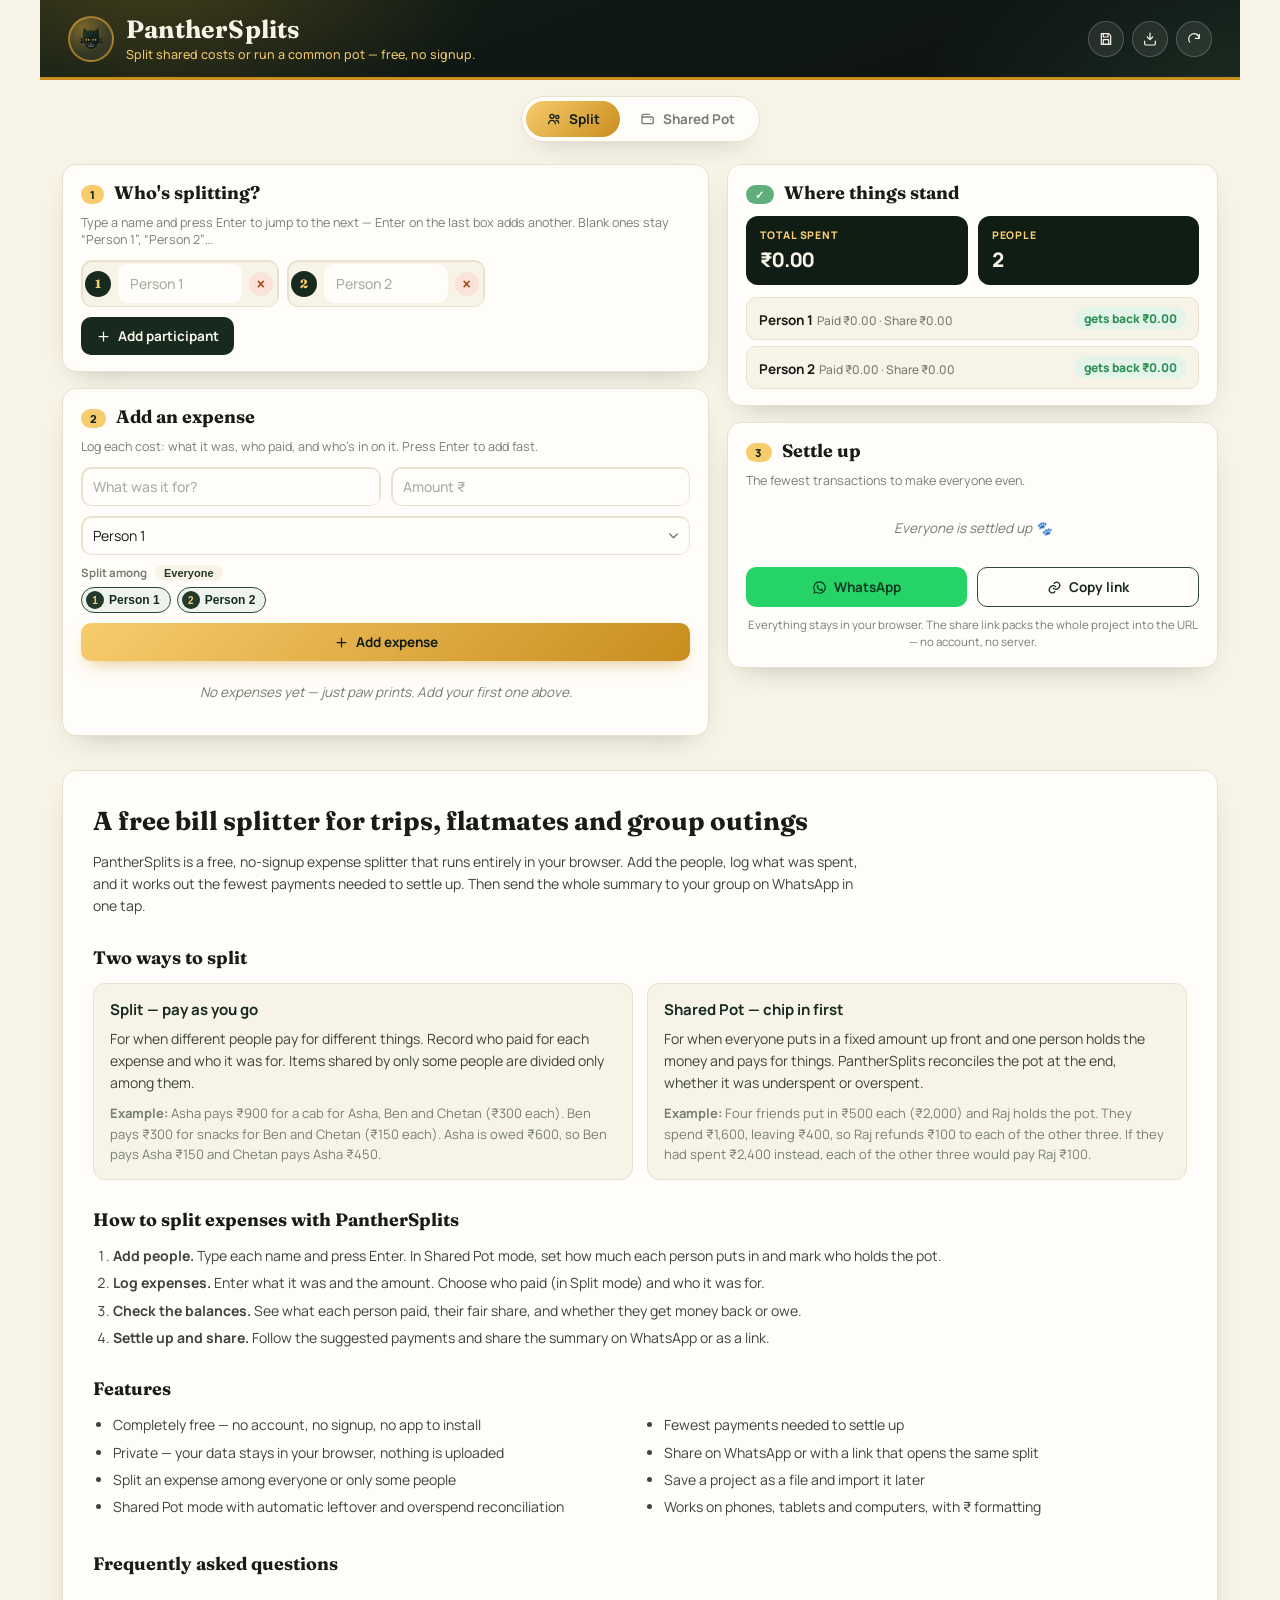
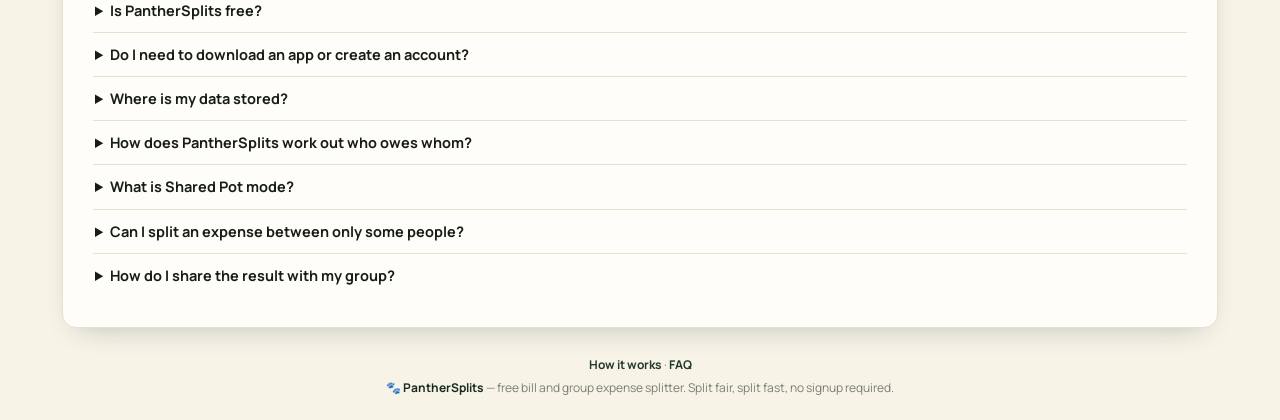
==== commit 1ee8b98d: "feat(seo): add crawlable guide, structured data, social cards and AI crawler files" ====
--- a/index.html
+++ b/index.html
@@ -1,11 +1,89 @@
 <!DOCTYPE html>
-<html lang="en">
+<html lang="en-IN">
 <head>
 <meta charset="UTF-8">
 <meta name="viewport" content="width=device-width, initial-scale=1.0">
 <meta name="theme-color" content="#132018">
-<meta name="description" content="PantherSplits — a free group expense calculator. Split shared costs or run a common pot, settle up in seconds. No signup, no server storage.">
-<title>PantherSplits — Free Group Expense Splitter</title>
+<title>Free Bill &amp; Group Expense Splitter, No Signup | PantherSplits</title>
+<meta name="description" content="Free bill &amp; group expense splitter for trips and flatmates. Split items, run a shared pot, settle up in the fewest payments. No signup. Share on WhatsApp.">
+<meta name="robots" content="index, follow, max-image-preview:large, max-snippet:-1">
+<meta name="application-name" content="PantherSplits">
+<meta name="apple-mobile-web-app-title" content="PantherSplits">
+<!-- SEO: replace https://example.com/ with your real site address everywhere in this file, robots.txt, sitemap.xml and llms.txt -->
+<link rel="canonical" href="https://example.com/">
+
+<!-- Open Graph / social previews (WhatsApp, Facebook, LinkedIn) -->
+<meta property="og:type" content="website">
+<meta property="og:site_name" content="PantherSplits">
+<meta property="og:title" content="PantherSplits — Free Bill &amp; Group Expense Splitter">
+<meta property="og:description" content="Split trip, flat and group expenses for free. Shared pot, per-item splits, fewest payments to settle up, WhatsApp sharing. No signup.">
+<meta property="og:url" content="https://example.com/">
+<meta property="og:image" content="https://example.com/og-image.png">
+<meta property="og:image:width" content="1200">
+<meta property="og:image:height" content="630">
+<meta property="og:image:alt" content="PantherSplits panther logo with the text Free group expense splitter">
+<meta property="og:locale" content="en_IN">
+<meta name="twitter:card" content="summary_large_image">
+<meta name="twitter:title" content="PantherSplits — Free Bill &amp; Group Expense Splitter">
+<meta name="twitter:description" content="Split trip, flat and group expenses for free. Shared pot, per-item splits, fewest payments to settle up. No signup.">
+<meta name="twitter:image" content="https://example.com/og-image.png">
+
+<link rel="apple-touch-icon" href="apple-touch-icon.png">
+<link rel="manifest" href="site.webmanifest">
+
+<!-- Structured data for Google rich results and AI answer engines -->
+<script type="application/ld+json">
+{
+ "@context":"https://schema.org",
+ "@graph":[
+  {
+   "@type":"WebSite",
+   "@id":"https://example.com/#website",
+   "url":"https://example.com/",
+   "name":"PantherSplits",
+   "inLanguage":"en-IN",
+   "description":"Free online bill and group expense splitter with a shared pot mode. No signup."
+  },
+  {
+   "@type":"WebApplication",
+   "@id":"https://example.com/#app",
+   "name":"PantherSplits",
+   "url":"https://example.com/",
+   "image":"https://example.com/og-image.png",
+   "applicationCategory":"FinanceApplication",
+   "applicationSubCategory":"Expense splitter",
+   "operatingSystem":"Any (runs in a web browser)",
+   "browserRequirements":"Requires JavaScript",
+   "inLanguage":"en-IN",
+   "isAccessibleForFree":true,
+   "offers":{"@type":"Offer","price":"0","priceCurrency":"INR"},
+   "description":"PantherSplits splits group expenses for trips, flatmates, dinners and events. Record who paid, split each item among only the people who shared it, or collect a shared pot up front, then settle up with the fewest payments and share the result on WhatsApp. Data stays in the browser; no account is needed.",
+   "featureList":[
+    "Split mode: record who paid each expense and split it among everyone or only some people",
+    "Shared Pot mode: everyone contributes up front, one person holds the pot, leftovers and overspends are reconciled",
+    "Fewest payments needed to settle up",
+    "Share a full summary on WhatsApp or as a link",
+    "Save and import projects as a JSON file",
+    "No signup, no account, data stays on your device",
+    "Indian rupee (₹) formatting"
+   ]
+  },
+  {
+   "@type":"FAQPage",
+   "@id":"https://example.com/#faq",
+   "mainEntity":[
+    {"@type":"Question","name":"Is PantherSplits free?","acceptedAnswer":{"@type":"Answer","text":"Yes. PantherSplits is completely free to use. There is no account, no signup and no subscription."}},
+    {"@type":"Question","name":"Do I need to download an app or create an account?","acceptedAnswer":{"@type":"Answer","text":"No. It runs in any modern web browser on your phone or computer. Just open the page and start adding people and expenses."}},
+    {"@type":"Question","name":"Where is my data stored?","acceptedAnswer":{"@type":"Answer","text":"Only in your own browser, on your device. Nothing is uploaded to a server. When you share a link, the whole project is packed into the link itself, so share it only with people you trust."}},
+    {"@type":"Question","name":"How does PantherSplits work out who owes whom?","acceptedAnswer":{"@type":"Answer","text":"It adds up what each person paid and what each person's fair share is, then suggests the fewest payments needed to make everyone even."}},
+    {"@type":"Question","name":"What is Shared Pot mode?","acceptedAnswer":{"@type":"Answer","text":"Use Shared Pot when everyone puts money in first, for example ₹500 each, and one person holds the pot and pays for things. PantherSplits then tells you how much the holder should refund if money is left over, or how much everyone should top up if the pot was overspent."}},
+    {"@type":"Question","name":"Can I split an expense between only some people?","acceptedAnswer":{"@type":"Answer","text":"Yes. In both modes you can choose who each expense was for, so an item only a few people shared is divided only among them."}},
+    {"@type":"Question","name":"How do I share the result with my group?","acceptedAnswer":{"@type":"Answer","text":"Tap WhatsApp to send a full summary of expenses and who pays whom, or tap Copy link to share a link that opens the same split in anyone's browser."}}
+   ]
+  }
+ ]
+}
+</script>
 <link rel="icon" type="image/svg+xml" href="data:image/svg+xml,%3Csvg xmlns='http://www.w3.org/2000/svg' viewBox='0 0 64 64'%3E%3Crect width='64' height='64' rx='16' fill='%23101a14'/%3E%3Cpath d='M15 24 L16 7 L29 18 Z' fill='%23080c09'/%3E%3Cpath d='M49 24 L48 7 L35 18 Z' fill='%23080c09'/%3E%3Cpath d='M32 13 C19 13 13 23 14 33 C15 44 23 53 32 54 C41 53 49 44 50 33 C51 23 45 13 32 13 Z' fill='%23080c09'/%3E%3Cpath d='M14 32 L4 29 L12 36 L4 39 L13 42 Z' fill='%23080c09'/%3E%3Cpath d='M50 32 L60 29 L52 36 L60 39 L51 42 Z' fill='%23080c09'/%3E%3Cpath d='M20 34 q5 -5 10 0 q-5 4 -10 0 Z' fill='%23f2b134'/%3E%3Cpath d='M44 34 q-5 -5 -10 0 q5 4 10 0 Z' fill='%23f2b134'/%3E%3Cellipse cx='24.5' cy='34.6' rx='1.5' ry='2.8' fill='%23111'/%3E%3Cellipse cx='39.5' cy='34.6' rx='1.5' ry='2.8' fill='%23111'/%3E%3Cpath d='M32 40 l-3 3.2 h6 Z' fill='%233c2b28'/%3E%3C/svg%3E">
 <link rel="preconnect" href="https://fonts.googleapis.com">
 <link rel="preconnect" href="https://fonts.gstatic.com" crossorigin>
@@ -251,6 +329,30 @@
 
 footer.site-footer{text-align:center;color:var(--muted);font-size:12px;padding:6px 10px 24px}
 footer.site-footer strong{color:var(--jungle-800)}
+footer.site-footer nav{margin-bottom:6px}
+footer.site-footer a{color:var(--jungle-700);font-weight:700;text-decoration:none}
+footer.site-footer a:hover{text-decoration:underline}
+
+/* ---------- static guide (SEO / AI-readable) ---------- */
+.guide{margin-top:34px;background:var(--paper);border:1px solid var(--line);border-radius:var(--radius);padding:clamp(18px,3vw,30px);box-shadow:var(--shadow);line-height:1.6}
+.guide h2{font-size:clamp(20px,2.4vw,26px);color:var(--ink)}
+.guide h3{font-family:'Fraunces',Georgia,serif;font-size:18px;margin:26px 0 10px;color:var(--ink)}
+.guide h4{margin:0 0 6px;font-size:15px;color:var(--jungle-800)}
+.guide p,.guide li{font-size:14px;color:#3d443b}
+.guide-lede{margin:8px 0 0;max-width:780px}
+.guide-grid{display:grid;grid-template-columns:1fr 1fr;gap:14px}
+.guide-card{background:var(--cream);border:1px solid var(--line);border-radius:12px;padding:14px 16px}
+.guide-card p{margin:0 0 8px}
+.guide-card .example{margin:0;font-size:13px;color:var(--muted)}
+.guide-steps,.guide-features{margin:0;padding-left:20px}
+.guide-steps li,.guide-features li{margin-bottom:5px}
+.guide-features{columns:2;column-gap:28px}
+.faq details{border-bottom:1px solid var(--line);padding:10px 2px}
+.faq details:last-child{border-bottom:none}
+.faq summary{cursor:pointer;font-weight:700;font-size:14.5px;color:var(--ink)}
+.faq details p{margin:6px 0 0}
+.noscript{background:var(--danger-bg);color:var(--danger-ink);text-align:center;padding:10px;font-weight:700;font-size:13.5px}
+@media (max-width:700px){.guide-grid{grid-template-columns:1fr}.guide-features{columns:1}}
 
 @media (max-width:560px){
  .row-2{grid-template-columns:1fr}
@@ -261,6 +363,7 @@
 </style>
 </head>
 <body data-mode="split">
+<noscript><div class="noscript">PantherSplits needs JavaScript to calculate splits. Please enable it in your browser — the guide below still explains how it works.</div></noscript>
 <div class="app">
 
 <header class="hero">
@@ -315,12 +418,12 @@
 </header>
 
 <div class="mode-bar">
- <div class="seg" role="tablist" aria-label="Choose how to split">
-  <button id="segSplit" role="tab" onclick="setMode('split')">
+ <div class="seg" role="group" aria-label="Choose how to split">
+  <button type="button" id="segSplit" aria-pressed="true" onclick="setMode('split')">
    <svg viewBox="0 0 24 24" fill="none" stroke="currentColor" stroke-width="2" stroke-linecap="round" stroke-linejoin="round"><circle cx="9" cy="8" r="3"/><circle cx="17" cy="9" r="2.4"/><path d="M4 19c0-3 2.5-5 5-5s5 2 5 5"/><path d="M15 14c2.2 0 4 1.6 4 4"/></svg>
    Split
   </button>
-  <button id="segPool" role="tab" onclick="setMode('pool')">
+  <button type="button" id="segPool" aria-pressed="false" onclick="setMode('pool')">
    <svg viewBox="0 0 24 24" fill="none" stroke="currentColor" stroke-width="2" stroke-linecap="round" stroke-linejoin="round"><path d="M4 9h13a3 3 0 013 3v4a3 3 0 01-3 3H6a3 3 0 01-3-3V7a2 2 0 012-2h9"/><path d="M16 13h.01"/></svg>
    Shared Pot
   </button>
@@ -335,7 +438,7 @@
    <div class="card-head">
     <span class="step-badge">1</span>
     <h2 id="step1title">Who's splitting?</h2>
-    <p class="hint" id="step1hint"></p>
+    <p class="hint" id="step1hint">Type a name and press Enter to jump to the next — Enter on the last box adds another. Blank ones stay “Person 1”, “Person 2”…</p>
    </div>
    <div id="poolControls" class="only-pool pool-controls">
     <div class="pool-default">
@@ -355,7 +458,7 @@
    <div class="card-head">
     <span class="step-badge">2</span>
     <h2 id="step2title">Add an expense</h2>
-    <p class="hint" id="step2hint"></p>
+    <p class="hint" id="step2hint">Log each cost: what it was, who paid, and who's in on it. Press Enter to add fast.</p>
    </div>
    <div class="row-2">
     <span class="field"><input id="desc" placeholder="What was it for?" maxlength="60" aria-label="Expense description" onkeydown="if(event.key==='Enter')addExpense()"></span>
@@ -407,9 +510,73 @@
  </div>
 
 </div>
+
+<!-- Static guide: readable by search engines and AI crawlers that don't run JavaScript -->
+<article class="guide" id="how-it-works" aria-labelledby="guide-title">
+ <header class="guide-head">
+  <h2 id="guide-title">A free bill splitter for trips, flatmates and group outings</h2>
+  <p class="guide-lede">PantherSplits is a free, no-signup expense splitter that runs entirely in your browser. Add the people, log what was spent, and it works out the fewest payments needed to settle up. Then send the whole summary to your group on WhatsApp in one tap.</p>
+ </header>
+
+ <section aria-labelledby="modes-title">
+  <h3 id="modes-title">Two ways to split</h3>
+  <div class="guide-grid">
+   <div class="guide-card">
+    <h4>Split — pay as you go</h4>
+    <p>For when different people pay for different things. Record who paid for each expense and who it was for. Items shared by only some people are divided only among them.</p>
+    <p class="example"><strong>Example:</strong> Asha pays ₹900 for a cab for Asha, Ben and Chetan (₹300 each). Ben pays ₹300 for snacks for Ben and Chetan (₹150 each). Asha is owed ₹600, so Ben pays Asha ₹150 and Chetan pays Asha ₹450.</p>
+   </div>
+   <div class="guide-card">
+    <h4>Shared Pot — chip in first</h4>
+    <p>For when everyone puts in a fixed amount up front and one person holds the money and pays for things. PantherSplits reconciles the pot at the end, whether it was underspent or overspent.</p>
+    <p class="example"><strong>Example:</strong> Four friends put in ₹500 each (₹2,000) and Raj holds the pot. They spend ₹1,600, leaving ₹400, so Raj refunds ₹100 to each of the other three. If they had spent ₹2,400 instead, each of the other three would pay Raj ₹100.</p>
+   </div>
+  </div>
+ </section>
+
+ <section aria-labelledby="steps-title">
+  <h3 id="steps-title">How to split expenses with PantherSplits</h3>
+  <ol class="guide-steps">
+   <li><strong>Add people.</strong> Type each name and press Enter. In Shared Pot mode, set how much each person puts in and mark who holds the pot.</li>
+   <li><strong>Log expenses.</strong> Enter what it was and the amount. Choose who paid (in Split mode) and who it was for.</li>
+   <li><strong>Check the balances.</strong> See what each person paid, their fair share, and whether they get money back or owe.</li>
+   <li><strong>Settle up and share.</strong> Follow the suggested payments and share the summary on WhatsApp or as a link.</li>
+  </ol>
+ </section>
+
+ <section aria-labelledby="features-title">
+  <h3 id="features-title">Features</h3>
+  <ul class="guide-features">
+   <li>Completely free — no account, no signup, no app to install</li>
+   <li>Private — your data stays in your browser, nothing is uploaded</li>
+   <li>Split an expense among everyone or only some people</li>
+   <li>Shared Pot mode with automatic leftover and overspend reconciliation</li>
+   <li>Fewest payments needed to settle up</li>
+   <li>Share on WhatsApp or with a link that opens the same split</li>
+   <li>Save a project as a file and import it later</li>
+   <li>Works on phones, tablets and computers, with ₹ formatting</li>
+  </ul>
+ </section>
+
+ <section id="faq" aria-labelledby="faq-title">
+  <h3 id="faq-title">Frequently asked questions</h3>
+  <div class="faq">
+   <details><summary>Is PantherSplits free?</summary><p>Yes. PantherSplits is completely free to use. There is no account, no signup and no subscription.</p></details>
+   <details><summary>Do I need to download an app or create an account?</summary><p>No. It runs in any modern web browser on your phone or computer. Just open the page and start adding people and expenses.</p></details>
+   <details><summary>Where is my data stored?</summary><p>Only in your own browser, on your device. Nothing is uploaded to a server. When you share a link, the whole project is packed into the link itself, so share it only with people you trust.</p></details>
+   <details><summary>How does PantherSplits work out who owes whom?</summary><p>It adds up what each person paid and what each person's fair share is, then suggests the fewest payments needed to make everyone even.</p></details>
+   <details><summary>What is Shared Pot mode?</summary><p>Use Shared Pot when everyone puts money in first, for example ₹500 each, and one person holds the pot and pays for things. PantherSplits then tells you how much the holder should refund if money is left over, or how much everyone should top up if the pot was overspent.</p></details>
+   <details><summary>Can I split an expense between only some people?</summary><p>Yes. In both modes you can choose who each expense was for, so an item only a few people shared is divided only among them.</p></details>
+   <details><summary>How do I share the result with my group?</summary><p>Tap WhatsApp to send a full summary of expenses and who pays whom, or tap Copy link to share a link that opens the same split in anyone's browser.</p></details>
+  </div>
+ </section>
+</article>
 </main>
 
-<footer class="site-footer">🐾 <strong>PantherSplits</strong> — split fair, split fast, no signup required.</footer>
+<footer class="site-footer">
+ <nav aria-label="Page sections"><a href="#how-it-works">How it works</a> · <a href="#faq">FAQ</a></nav>
+ 🐾 <strong>PantherSplits</strong> — free bill and group expense splitter. Split fair, split fast, no signup required.
+</footer>
 </div>
 
 <script>
@@ -998,6 +1165,8 @@
  document.body.dataset.mode=data.mode;
  document.getElementById("segSplit").classList.toggle("active",data.mode==="split");
  document.getElementById("segPool").classList.toggle("active",data.mode==="pool");
+ document.getElementById("segSplit").setAttribute("aria-pressed",data.mode==="split");
+ document.getElementById("segPool").setAttribute("aria-pressed",data.mode==="pool");
  document.getElementById("step1title").textContent=data.mode==="pool"?"Who's chipping in?":"Who's splitting?";
  document.getElementById("step1hint").textContent=data.mode==="pool"
    ? "Add everyone and what each puts into the pot. Tap ★ to mark who's holding the money."
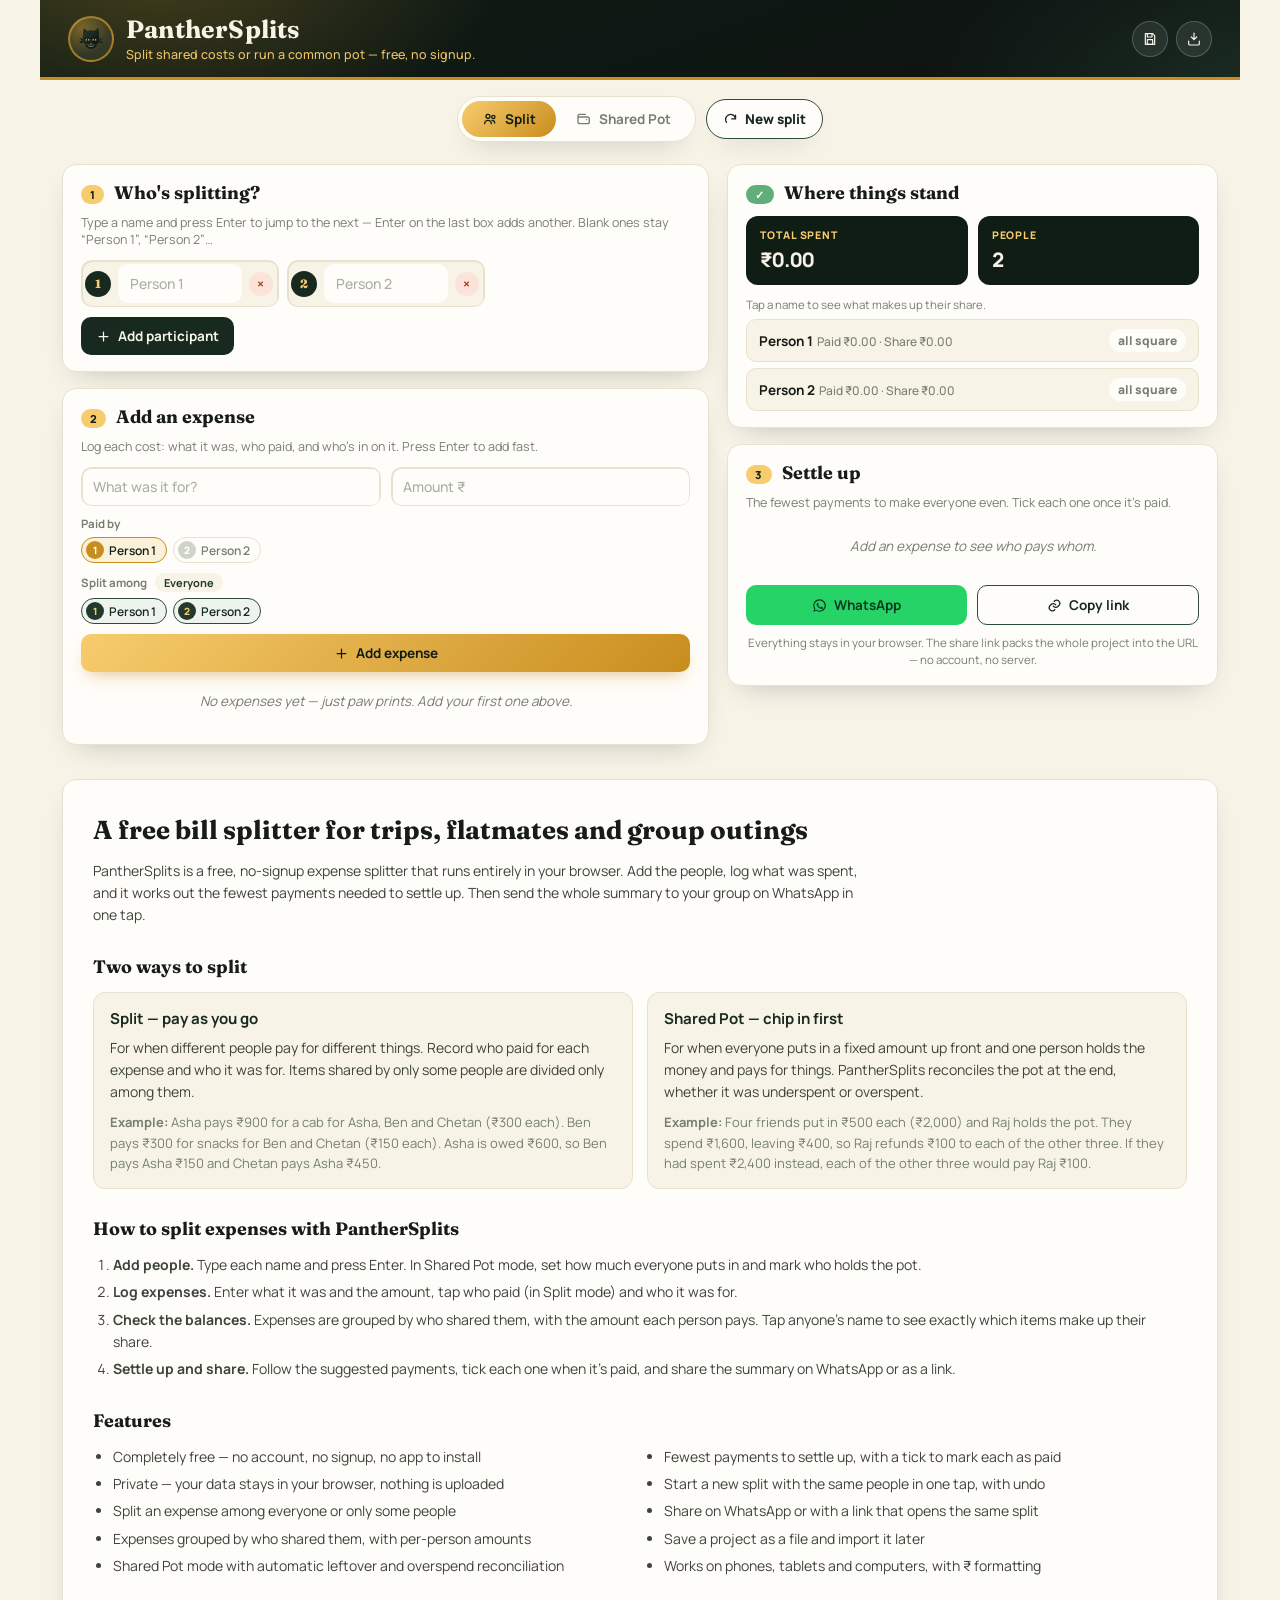
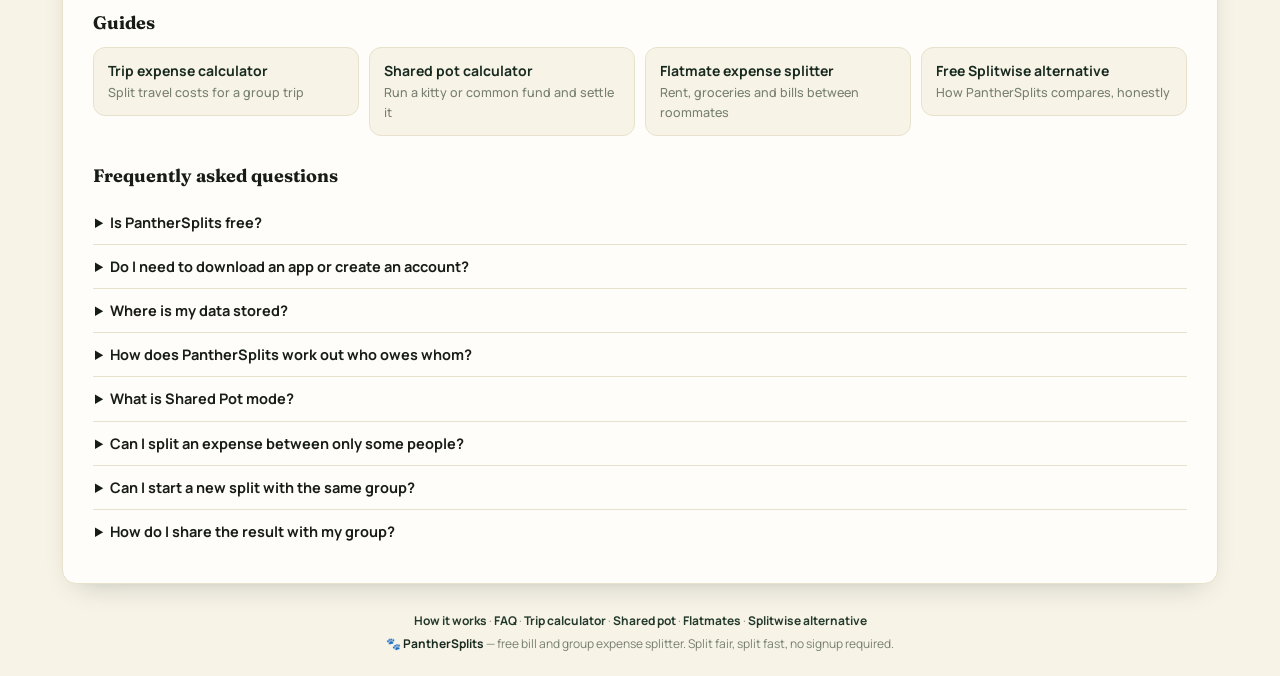
==== commit 39f12e9c: "v11 - group view, balance breakdown, mark-as-paid, New split with undo, and SEO guide pages" ====
--- a/index.html
+++ b/index.html
@@ -9,16 +9,16 @@
 <meta name="robots" content="index, follow, max-image-preview:large, max-snippet:-1">
 <meta name="application-name" content="PantherSplits">
 <meta name="apple-mobile-web-app-title" content="PantherSplits">
-<!-- SEO: replace https://example.com/ with your real site address everywhere in this file, robots.txt, sitemap.xml and llms.txt -->
-<link rel="canonical" href="https://example.com/">
+<!-- SEO: replace https://panthersplits.com/ with your real site address in every .html file, robots.txt, sitemap.xml and llms.txt -->
+<link rel="canonical" href="https://panthersplits.com/">
 
 <!-- Open Graph / social previews (WhatsApp, Facebook, LinkedIn) -->
 <meta property="og:type" content="website">
 <meta property="og:site_name" content="PantherSplits">
 <meta property="og:title" content="PantherSplits — Free Bill &amp; Group Expense Splitter">
 <meta property="og:description" content="Split trip, flat and group expenses for free. Shared pot, per-item splits, fewest payments to settle up, WhatsApp sharing. No signup.">
-<meta property="og:url" content="https://example.com/">
-<meta property="og:image" content="https://example.com/og-image.png">
+<meta property="og:url" content="https://panthersplits.com/">
+<meta property="og:image" content="https://panthersplits.com/og-image.png">
 <meta property="og:image:width" content="1200">
 <meta property="og:image:height" content="630">
 <meta property="og:image:alt" content="PantherSplits panther logo with the text Free group expense splitter">
@@ -26,7 +26,7 @@
 <meta name="twitter:card" content="summary_large_image">
 <meta name="twitter:title" content="PantherSplits — Free Bill &amp; Group Expense Splitter">
 <meta name="twitter:description" content="Split trip, flat and group expenses for free. Shared pot, per-item splits, fewest payments to settle up. No signup.">
-<meta name="twitter:image" content="https://example.com/og-image.png">
+<meta name="twitter:image" content="https://panthersplits.com/og-image.png">
 
 <link rel="apple-touch-icon" href="apple-touch-icon.png">
 <link rel="manifest" href="site.webmanifest">
@@ -38,18 +38,18 @@
  "@graph":[
   {
    "@type":"WebSite",
-   "@id":"https://example.com/#website",
-   "url":"https://example.com/",
+   "@id":"https://panthersplits.com/#website",
+   "url":"https://panthersplits.com/",
    "name":"PantherSplits",
    "inLanguage":"en-IN",
    "description":"Free online bill and group expense splitter with a shared pot mode. No signup."
   },
   {
    "@type":"WebApplication",
-   "@id":"https://example.com/#app",
+   "@id":"https://panthersplits.com/#app",
    "name":"PantherSplits",
-   "url":"https://example.com/",
-   "image":"https://example.com/og-image.png",
+   "url":"https://panthersplits.com/",
+   "image":"https://panthersplits.com/og-image.png",
    "applicationCategory":"FinanceApplication",
    "applicationSubCategory":"Expense splitter",
    "operatingSystem":"Any (runs in a web browser)",
@@ -61,7 +61,10 @@
    "featureList":[
     "Split mode: record who paid each expense and split it among everyone or only some people",
     "Shared Pot mode: everyone contributes up front, one person holds the pot, leftovers and overspends are reconciled",
-    "Fewest payments needed to settle up",
+    "Expenses grouped by who shared them, with the amount each person pays",
+    "Tap anyone's balance to see exactly which items make up their share",
+    "Fewest payments needed to settle up, with a tick to mark each payment as paid",
+    "Start a new split with the same people in one tap, with undo",
     "Share a full summary on WhatsApp or as a link",
     "Save and import projects as a JSON file",
     "No signup, no account, data stays on your device",
@@ -70,14 +73,15 @@
   },
   {
    "@type":"FAQPage",
-   "@id":"https://example.com/#faq",
+   "@id":"https://panthersplits.com/#faq",
    "mainEntity":[
     {"@type":"Question","name":"Is PantherSplits free?","acceptedAnswer":{"@type":"Answer","text":"Yes. PantherSplits is completely free to use. There is no account, no signup and no subscription."}},
     {"@type":"Question","name":"Do I need to download an app or create an account?","acceptedAnswer":{"@type":"Answer","text":"No. It runs in any modern web browser on your phone or computer. Just open the page and start adding people and expenses."}},
     {"@type":"Question","name":"Where is my data stored?","acceptedAnswer":{"@type":"Answer","text":"Only in your own browser, on your device. Nothing is uploaded to a server. When you share a link, the whole project is packed into the link itself, so share it only with people you trust."}},
     {"@type":"Question","name":"How does PantherSplits work out who owes whom?","acceptedAnswer":{"@type":"Answer","text":"It adds up what each person paid and what each person's fair share is, then suggests the fewest payments needed to make everyone even."}},
     {"@type":"Question","name":"What is Shared Pot mode?","acceptedAnswer":{"@type":"Answer","text":"Use Shared Pot when everyone puts money in first, for example ₹500 each, and one person holds the pot and pays for things. PantherSplits then tells you how much the holder should refund if money is left over, or how much everyone should top up if the pot was overspent."}},
-    {"@type":"Question","name":"Can I split an expense between only some people?","acceptedAnswer":{"@type":"Answer","text":"Yes. In both modes you can choose who each expense was for, so an item only a few people shared is divided only among them."}},
+    {"@type":"Question","name":"Can I split an expense between only some people?","acceptedAnswer":{"@type":"Answer","text":"Yes. In both modes you can choose who each expense was for, so an item only a few people shared is divided only among them. Expenses are grouped by who shared them, with the amount each person pays."}},
+    {"@type":"Question","name":"Can I start a new split with the same group?","acceptedAnswer":{"@type":"Answer","text":"Yes. Tap New split and choose Same people, clear expenses. Your group stays, the expenses are cleared, and you can undo it for a few seconds."}},
     {"@type":"Question","name":"How do I share the result with my group?","acceptedAnswer":{"@type":"Answer","text":"Tap WhatsApp to send a full summary of expenses and who pays whom, or tap Copy link to share a link that opens the same split in anyone's browser."}}
    ]
   }
@@ -87,7 +91,9 @@
 <link rel="icon" type="image/svg+xml" href="data:image/svg+xml,%3Csvg xmlns='http://www.w3.org/2000/svg' viewBox='0 0 64 64'%3E%3Crect width='64' height='64' rx='16' fill='%23101a14'/%3E%3Cpath d='M15 24 L16 7 L29 18 Z' fill='%23080c09'/%3E%3Cpath d='M49 24 L48 7 L35 18 Z' fill='%23080c09'/%3E%3Cpath d='M32 13 C19 13 13 23 14 33 C15 44 23 53 32 54 C41 53 49 44 50 33 C51 23 45 13 32 13 Z' fill='%23080c09'/%3E%3Cpath d='M14 32 L4 29 L12 36 L4 39 L13 42 Z' fill='%23080c09'/%3E%3Cpath d='M50 32 L60 29 L52 36 L60 39 L51 42 Z' fill='%23080c09'/%3E%3Cpath d='M20 34 q5 -5 10 0 q-5 4 -10 0 Z' fill='%23f2b134'/%3E%3Cpath d='M44 34 q-5 -5 -10 0 q5 4 10 0 Z' fill='%23f2b134'/%3E%3Cellipse cx='24.5' cy='34.6' rx='1.5' ry='2.8' fill='%23111'/%3E%3Cellipse cx='39.5' cy='34.6' rx='1.5' ry='2.8' fill='%23111'/%3E%3Cpath d='M32 40 l-3 3.2 h6 Z' fill='%233c2b28'/%3E%3C/svg%3E">
 <link rel="preconnect" href="https://fonts.googleapis.com">
 <link rel="preconnect" href="https://fonts.gstatic.com" crossorigin>
-<link href="https://fonts.googleapis.com/css2?family=Fraunces:opsz,wght@9..144,600;9..144,700;9..144,900&family=Manrope:wght@400;500;600;700;800&display=swap" rel="stylesheet">
+<!-- fonts load without blocking the first paint (helps Core Web Vitals) -->
+<link rel="preload" as="style" href="https://fonts.googleapis.com/css2?family=Fraunces:opsz,wght@9..144,600;9..144,700;9..144,900&family=Manrope:wght@400;500;600;700;800&display=swap" onload="this.onload=null;this.rel='stylesheet'">
+<noscript><link rel="stylesheet" href="https://fonts.googleapis.com/css2?family=Fraunces:opsz,wght@9..144,600;9..144,700;9..144,900&family=Manrope:wght@400;500;600;700;800&display=swap"></noscript>
 <style>
 :root{
  --panther:#0e1412;
@@ -114,6 +120,7 @@
 *{box-sizing:border-box}
 html{scroll-behavior:smooth}
 body{margin:0;background:var(--cream);color:var(--ink);font-family:'Manrope',-apple-system,BlinkMacSystemFont,'Segoe UI',Roboto,Arial,sans-serif;-webkit-font-smoothing:antialiased}
+button{font-family:inherit}
 h1,h2{font-family:'Fraunces',Georgia,serif;margin:0}
 .app{max-width:1200px;margin:0 auto}
 
@@ -153,12 +160,22 @@
 .icon-btn-round:hover{background:var(--amber);color:var(--jungle-900);border-color:var(--amber);transform:translateY(-1px)}
 .icon-btn-round:active{transform:translateY(0)}
 
-/* ---------- mode toggle ---------- */
-.mode-bar{display:flex;justify-content:center;padding:16px 16px 0}
+/* ---------- mode toggle + new split ---------- */
+.mode-bar{display:flex;justify-content:center;align-items:center;gap:10px;flex-wrap:wrap;padding:16px 16px 0}
 .seg{display:inline-flex;background:var(--paper);border:1px solid var(--line);border-radius:999px;padding:4px;box-shadow:var(--shadow)}
-.seg button{border:0;background:transparent;padding:9px 20px;border-radius:999px;font-weight:700;font-size:13.5px;color:var(--muted);cursor:pointer;font-family:'Manrope',sans-serif;display:inline-flex;align-items:center;gap:7px;transition:background .15s,color .15s}
+.seg button{border:0;background:transparent;padding:9px 20px;border-radius:999px;font-weight:700;font-size:13.5px;color:var(--muted);cursor:pointer;display:inline-flex;align-items:center;gap:7px;transition:background .15s,color .15s}
 .seg button svg{width:16px;height:16px}
 .seg button.active{background:linear-gradient(135deg,var(--amber-soft),var(--amber-deep));color:var(--jungle-900)}
+.newsplit{position:relative}
+.btn-new{display:inline-flex;align-items:center;gap:7px;border:1.5px solid var(--jungle-600);background:var(--paper);color:var(--jungle-800);font-weight:800;font-size:13.5px;padding:10px 16px;border-radius:999px;cursor:pointer;box-shadow:var(--shadow);transition:background .15s,color .15s}
+.btn-new svg{width:15px;height:15px}
+.btn-new:hover,.btn-new[aria-expanded="true"]{background:var(--jungle-800);color:var(--cream)}
+.new-menu{position:absolute;top:calc(100% + 8px);right:0;z-index:60;width:270px;background:var(--paper);border:1px solid var(--line);border-radius:14px;box-shadow:0 18px 40px -14px rgba(16,29,21,.4);padding:6px}
+.new-menu[hidden]{display:none}
+.new-menu button{display:block;width:100%;text-align:left;border:0;background:transparent;border-radius:10px;padding:10px 12px;cursor:pointer;color:var(--ink)}
+.new-menu button:hover,.new-menu button:focus-visible{background:var(--cream);outline:none}
+.new-menu strong{display:block;font-size:13.5px}
+.new-menu span{display:block;font-size:12px;color:var(--muted);margin-top:2px}
 
 /* ---------- layout ---------- */
 main{padding:clamp(14px,2.4vw,22px)}
@@ -183,10 +200,12 @@
  -webkit-mask:linear-gradient(#000 0 0) content-box,linear-gradient(#000 0 0);
  -webkit-mask-composite:xor;mask-composite:exclude;pointer-events:none;
 }
-.field::before{background:var(--line);transition:opacity .22s ease}
+.field::before{background:var(--line);transition:opacity .22s ease,background .22s ease}
 .field::after{background:linear-gradient(120deg,var(--leaf),var(--amber-soft) 55%,var(--amber-deep));opacity:0;transition:opacity .22s ease}
 .field:focus-within::before{opacity:0}
 .field:focus-within::after{opacity:1}
+.field.invalid::before{background:var(--bad);opacity:1}
+.field.invalid::after{opacity:0}
 
 input[type=text],input[type=number],input:not([type]),select{
  width:100%;padding:10px 12px;border:none;border-radius:10px;
@@ -198,9 +217,11 @@
  background-image:url("data:image/svg+xml,%3Csvg xmlns='http://www.w3.org/2000/svg' viewBox='0 0 20 20' fill='none' stroke='%23767f70' stroke-width='2' stroke-linecap='round' stroke-linejoin='round'%3E%3Cpath d='M5 8l5 5 5-5'/%3E%3C/svg%3E");
  background-repeat:no-repeat;background-position:right 9px center;background-size:15px}
 .mt10{margin-top:10px}
+.form-error{color:var(--bad);font-size:12.5px;font-weight:700;margin:8px 2px 0}
+.form-error[hidden]{display:none}
 
 /* ---------- buttons ---------- */
-.btn{border:0;border-radius:10px;padding:10px 15px;font-weight:700;font-family:'Manrope',sans-serif;
+.btn{border:0;border-radius:10px;padding:10px 15px;font-weight:700;
  cursor:pointer;font-size:13.5px;display:inline-flex;align-items:center;gap:7px;justify-content:center;
  transition:transform .12s ease,box-shadow .12s ease,background .12s ease;white-space:nowrap}
 .btn:active{transform:translateY(1px)}
@@ -219,13 +240,14 @@
 .pool-controls{margin-bottom:12px}
 .pool-default{display:flex;align-items:center;gap:9px;flex-wrap:wrap;background:var(--cream);border:1px solid var(--line);border-radius:11px;padding:9px 11px}
 .pd-label{font-weight:700;font-size:13px;color:var(--jungle-800)}
+.pd-hint{font-size:12px;color:var(--muted)}
 .rs-field{display:inline-flex;align-items:center;gap:2px;background:var(--paper);border:1px solid var(--line);border-radius:9px;padding:3px 9px}
 .rs-field i{font-style:normal;color:var(--muted);font-size:13px}
 .rs-field input{width:74px;border:0;background:transparent;padding:5px 0;font-size:14px;font-weight:700}
 
 /* ---------- participants ---------- */
 .p-grid{display:grid;grid-template-columns:repeat(auto-fill,minmax(160px,1fr));gap:8px}
-body[data-mode="pool"] .p-grid{grid-template-columns:repeat(auto-fill,minmax(320px,1fr))}
+body[data-mode="pool"] .p-grid{grid-template-columns:repeat(auto-fill,minmax(300px,1fr))}
 .pot-row .p-input{min-width:70px}
 .p-row{position:relative;display:flex;align-items:center;gap:7px;background:var(--cream);border-radius:11px;padding:4px 6px 4px 4px}
 .p-row::before,.p-row::after{
@@ -245,17 +267,19 @@
 .star{width:24px;height:24px;border:0;background:transparent;color:#c9c2ab;cursor:pointer;font-size:16px;flex:none;line-height:1;padding:0}
 .star:hover{color:var(--amber-deep)}
 .p-row.is-collector .star{color:var(--amber-deep)}
-.contrib{display:inline-flex;align-items:center;gap:1px;background:var(--paper);border:1px solid var(--line);border-radius:8px;padding:1px 7px;flex:none}
+.contrib{display:inline-flex;align-items:center;gap:1px;background:var(--paper);border:1px solid var(--line);border-radius:8px;padding:1px 8px;flex:none}
 .contrib i{font-style:normal;color:var(--muted);font-size:12px}
-.c-input{width:60px;border:0;background:transparent;font-size:13.5px;text-align:right;padding:4px 0;color:var(--ink);font-weight:700}
-.c-input:focus{outline:none}
+.contrib input.c-input{width:62px;border:0;background:transparent;font-size:13.5px;text-align:right;padding:5px 0;color:var(--ink);font-weight:700}
+.custom-tag{border:0;background:#fbeccb;color:var(--amber-deep);font-size:10px;font-weight:800;text-transform:uppercase;letter-spacing:.03em;border-radius:999px;padding:3px 7px;cursor:pointer;flex:none}
+.custom-tag:hover{background:var(--amber-deep);color:#fff}
+.p-row:not(.is-custom) .custom-tag{display:none}
 
 .icon-btn{width:24px;height:24px;border-radius:50%;border:0;flex:none;cursor:pointer;font-size:14px;line-height:1;display:flex;align-items:center;justify-content:center;font-weight:700;transition:background .12s,color .12s}
 .icon-btn svg{width:12.5px;height:12.5px}
 .danger-btn{background:var(--danger-bg);color:var(--danger-ink)}
 .danger-btn:hover{background:var(--danger-ink);color:#fff}
 
-/* ---------- share chips ---------- */
+/* ---------- chips ---------- */
 .chips-label{display:block;font-size:11.5px;font-weight:700;color:var(--muted);margin:10px 0 6px}
 .all-toggle{border:0;background:var(--cream);color:var(--jungle-700);font-weight:700;border-radius:999px;padding:2px 9px;font-size:11px;cursor:pointer;margin-left:6px}
 .all-toggle:hover{background:var(--jungle-700);color:#fff}
@@ -264,18 +288,37 @@
 .chip .dot{width:18px;height:18px;border-radius:50%;background:#cfd4c8;color:#fff;display:flex;align-items:center;justify-content:center;font-size:10px;font-weight:800}
 .chip.on{border-color:var(--jungle-600);color:var(--jungle-800);background:#eef3ee}
 .chip.on .dot{background:var(--jungle-700);color:var(--amber-soft)}
-.share-pick{margin-top:2px}
+.payer .chip.on{border-color:var(--amber-deep);background:#fbf1d9;color:var(--jungle-900)}
+.payer .chip.on .dot{background:var(--amber-deep);color:#fff}
 
 /* ---------- expenses ---------- */
-.e-row{display:flex;align-items:center;gap:10px;padding:10px 2px;border-bottom:1px solid var(--line)}
+.list-bar{display:flex;align-items:center;justify-content:space-between;gap:10px;margin-top:16px;padding-top:12px;border-top:1px solid var(--line)}
+.list-bar[hidden]{display:none}
+.list-title{font-size:12px;font-weight:800;text-transform:uppercase;letter-spacing:.07em;color:var(--muted)}
+.mini-seg{display:inline-flex;background:var(--cream);border:1px solid var(--line);border-radius:999px;padding:2px}
+.mini-seg button{border:0;background:transparent;font-size:12px;font-weight:700;color:var(--muted);padding:4px 11px;border-radius:999px;cursor:pointer}
+.mini-seg button.active{background:var(--jungle-800);color:var(--cream)}
+.e-row{display:flex;align-items:center;gap:10px;padding:9px 2px;border-bottom:1px solid var(--line)}
 .e-row:last-child{border-bottom:none}
 .e-main{flex:1;min-width:0}
 .e-desc{font-weight:700;color:var(--ink);font-size:14.5px}
 .e-meta{font-size:12px;color:var(--muted);margin-top:1px}
 .e-meta strong{color:var(--jungle-800)}
+.e-meta .each{color:var(--jungle-700);font-weight:700}
 .e-amount{font-weight:800;color:var(--jungle-800);font-size:14.5px;white-space:nowrap;font-variant-numeric:tabular-nums}
 .edit-btn{background:#eaf0ec;color:var(--jungle-700)}
 .edit-btn:hover{background:var(--jungle-700);color:#fff}
+
+.pot-group{border:1px solid var(--line);border-radius:12px;margin-top:8px;background:var(--paper);overflow:hidden}
+.pot-head{display:flex;align-items:center;gap:10px;width:100%;border:0;background:var(--cream);padding:10px 12px;cursor:pointer;text-align:left;color:var(--ink)}
+.pot-head:hover{background:#f1ead6}
+.pot-name{flex:1;min-width:0;font-weight:800;font-size:13.5px}
+.pot-count{color:var(--muted);font-weight:600}
+.pot-sum{font-weight:800;font-size:13.5px;white-space:nowrap;font-variant-numeric:tabular-nums}
+.pot-each{color:var(--jungle-700);font-weight:700;font-size:12px}
+.chev{color:var(--muted);transition:transform .15s;font-size:12px}
+.pot-group.open .chev{transform:rotate(180deg)}
+.pot-items{padding:0 12px}
 
 .e-row-edit{display:flex;flex-wrap:wrap;gap:7px;padding:9px 2px;border-bottom:1px solid var(--line);align-items:center}
 .e-row-edit:last-child{border-bottom:none}
@@ -291,41 +334,69 @@
 .cancel-btn:hover{background:var(--muted);color:#fff}
 
 .empty{text-align:center;color:var(--muted);padding:18px 10px;font-style:italic;font-size:13.5px}
-.expenses-scroll{max-height:230px;overflow-y:auto;margin-top:4px}
-.expenses-scroll::-webkit-scrollbar{width:7px}
-.expenses-scroll::-webkit-scrollbar-thumb{background:var(--line);border-radius:6px}
+.expenses-scroll{max-height:360px;overflow-y:auto;margin-top:2px}
+.expenses-scroll::-webkit-scrollbar,.balances-scroll::-webkit-scrollbar,.settle-scroll::-webkit-scrollbar{width:7px}
+.expenses-scroll::-webkit-scrollbar-thumb,.balances-scroll::-webkit-scrollbar-thumb,.settle-scroll::-webkit-scrollbar-thumb{background:var(--line);border-radius:6px}
 
 /* ---------- summary ---------- */
 .stats-grid{display:grid;grid-template-columns:1fr 1fr;gap:10px;margin-bottom:12px}
 .stat{background:var(--jungle-900);border-radius:12px;padding:12px 14px}
 .stat .label{font-size:10.5px;text-transform:uppercase;letter-spacing:.08em;color:var(--amber-soft);font-weight:800}
-.stat .value{font-family:'Manrope',sans-serif;font-size:20px;font-weight:800;margin-top:4px;color:var(--cream);font-variant-numeric:tabular-nums;letter-spacing:-.2px}
-.pot-status{padding:10px 13px;border-radius:11px;font-weight:800;font-size:14px;text-align:center;margin-bottom:12px}
+.stat .value{font-size:20px;font-weight:800;margin-top:4px;color:var(--cream);font-variant-numeric:tabular-nums;letter-spacing:-.2px}
+.pot-status{padding:10px 13px;border-radius:11px;font-weight:800;font-size:13.5px;text-align:center;margin-bottom:12px}
 .pot-status.good{background:#e4f4e9;color:var(--good)}
 .pot-status.bad{background:var(--danger-bg);color:var(--bad)}
 
-.balances-scroll{max-height:150px;overflow-y:auto}
-.balance{display:flex;align-items:center;justify-content:space-between;gap:10px;padding:9px 12px;border-radius:10px;background:var(--cream);border:1px solid var(--line);margin-bottom:6px}
+.balances-scroll{max-height:340px;overflow-y:auto}
+.bal-hint{font-size:11.5px;color:var(--muted);margin:0 0 7px}
+.balance{border-radius:10px;background:var(--cream);border:1px solid var(--line);margin-bottom:6px}
 .balance:last-child{margin-bottom:0}
+.bal-top{display:flex;align-items:center;justify-content:space-between;gap:10px;padding:9px 12px;width:100%;border:0;background:transparent;cursor:pointer;text-align:left;color:var(--ink);border-radius:10px}
+.bal-top:hover{background:#f1ead6}
 .balance .who{font-weight:700;font-size:13.5px}
 .balance .paid{color:var(--muted);font-weight:500;font-size:12px;margin-left:4px}
 .mini-badge{font-size:9.5px;font-weight:800;color:var(--amber-deep);background:#fbeccb;border-radius:999px;padding:2px 7px;margin-left:6px;text-transform:uppercase;letter-spacing:.03em}
 .tag{font-weight:800;font-size:12px;padding:3px 9px;border-radius:999px;white-space:nowrap}
 .tag.good{color:var(--good);background:#e4f4e9}
 .tag.bad{color:var(--bad);background:var(--danger-bg)}
+.tag.zero{color:var(--muted);background:var(--paper)}
+.bd{padding:2px 12px 11px;font-size:12.5px;color:#3d443b}
+.bd-title{font-size:10.5px;font-weight:800;text-transform:uppercase;letter-spacing:.07em;color:var(--muted);margin:8px 0 3px}
+.bd-line{display:flex;justify-content:space-between;gap:10px;padding:2px 0;font-variant-numeric:tabular-nums}
+.bd-line.total{border-top:1px dashed var(--line);margin-top:3px;padding-top:5px;font-weight:800}
+.bd-note{margin-top:7px;padding:7px 9px;border-radius:8px;background:var(--paper);font-weight:700}
 
 /* ---------- settle ---------- */
-.settle-scroll{max-height:150px;overflow-y:auto}
-.settle-row{display:flex;align-items:center;justify-content:space-between;gap:10px;padding:10px 13px;background:var(--cream);border:1px solid var(--line);border-left:4px solid var(--amber-deep);border-radius:10px;margin-bottom:8px}
+.settle-scroll{max-height:280px;overflow-y:auto}
+.settle-summary{font-size:12px;color:var(--muted);font-weight:700;margin:-4px 0 8px}
+.settle-row{display:flex;align-items:center;gap:10px;padding:10px 13px;background:var(--cream);border:1px solid var(--line);border-left:4px solid var(--amber-deep);border-radius:10px;margin-bottom:8px;cursor:pointer}
 .settle-row:last-child{margin-bottom:0}
-.settle-flow{display:flex;align-items:center;gap:8px;font-size:13.5px;flex-wrap:wrap}
+.settle-row input{width:18px;height:18px;accent-color:var(--good);flex:none;cursor:pointer;margin:0}
+.settle-flow{flex:1;min-width:0;font-size:13.5px}
 .settle-flow .who{font-weight:700;color:var(--ink)}
-.settle-flow .who.strong{color:var(--jungle-800)}
-.arrow{color:var(--amber-deep);font-weight:800}
+.settle-flow .pays{color:var(--muted);font-weight:500;margin:0 3px}
 .settle-amt{font-weight:800;color:var(--jungle-800);font-variant-numeric:tabular-nums;white-space:nowrap}
+.settle-row.done{border-left-color:var(--good);background:#eef5ef}
+.settle-row.done .settle-flow,.settle-row.done .settle-amt{text-decoration:line-through;opacity:.55}
 .share-actions{display:flex;gap:10px;margin-top:12px}
 .share-actions .btn{flex:1}
 .notice{font-size:11.5px;color:var(--muted);margin-top:9px;line-height:1.5;text-align:center}
+
+/* ---------- toast ---------- */
+.toast{position:fixed;left:50%;bottom:22px;transform:translateX(-50%);z-index:100;display:flex;align-items:center;gap:14px;background:var(--jungle-900);color:var(--cream);padding:11px 12px 11px 16px;border-radius:12px;box-shadow:0 18px 40px -12px rgba(0,0,0,.45);font-size:13.5px;font-weight:600;max-width:calc(100% - 24px)}
+.toast[hidden]{display:none}
+.toast button{border:0;background:transparent;color:var(--amber-soft);font-weight:800;font-size:13.5px;cursor:pointer;padding:4px 6px;border-radius:6px}
+.toast button:hover{background:rgba(255,255,255,.08)}
+.toast .toast-x{color:#9aa596;font-size:16px}
+
+/* ---------- mobile settle bar ---------- */
+.mobile-bar{display:none}
+@media (max-width:980px){
+ .mobile-bar:not([hidden]){display:flex;position:fixed;left:0;right:0;bottom:0;z-index:90;align-items:center;gap:10px;padding:10px 14px calc(10px + env(safe-area-inset-bottom));background:var(--paper);border-top:1px solid var(--line);box-shadow:0 -10px 24px -16px rgba(16,29,21,.35)}
+ .mb-info{flex:1;border:0;background:transparent;text-align:left;font-weight:800;font-size:13.5px;color:var(--jungle-800);cursor:pointer;padding:6px 0}
+ footer.site-footer{padding-bottom:90px}
+ .toast{bottom:84px}
+}
 
 footer.site-footer{text-align:center;color:var(--muted);font-size:12px;padding:6px 10px 24px}
 footer.site-footer strong{color:var(--jungle-800)}
@@ -339,6 +410,7 @@
 .guide h3{font-family:'Fraunces',Georgia,serif;font-size:18px;margin:26px 0 10px;color:var(--ink)}
 .guide h4{margin:0 0 6px;font-size:15px;color:var(--jungle-800)}
 .guide p,.guide li{font-size:14px;color:#3d443b}
+.guide a{color:var(--jungle-700);font-weight:700}
 .guide-lede{margin:8px 0 0;max-width:780px}
 .guide-grid{display:grid;grid-template-columns:1fr 1fr;gap:14px}
 .guide-card{background:var(--cream);border:1px solid var(--line);border-radius:12px;padding:14px 16px}
@@ -347,6 +419,11 @@
 .guide-steps,.guide-features{margin:0;padding-left:20px}
 .guide-steps li,.guide-features li{margin-bottom:5px}
 .guide-features{columns:2;column-gap:28px}
+.guide-links{display:grid;grid-template-columns:repeat(auto-fill,minmax(230px,1fr));gap:10px;list-style:none;padding:0;margin:0}
+.guide-links a{display:block;background:var(--cream);border:1px solid var(--line);border-radius:12px;padding:12px 14px;text-decoration:none;color:var(--ink)}
+.guide-links a:hover{border-color:var(--jungle-600)}
+.guide-links strong{display:block;font-size:14px;color:var(--jungle-800)}
+.guide-links span{display:block;font-size:12.5px;color:var(--muted);font-weight:500}
 .faq details{border-bottom:1px solid var(--line);padding:10px 2px}
 .faq details:last-child{border-bottom:none}
 .faq summary{cursor:pointer;font-weight:700;font-size:14.5px;color:var(--ink)}
@@ -358,6 +435,7 @@
  .row-2{grid-template-columns:1fr}
  .share-actions{flex-direction:column}
  .card{padding:15px}
+ .new-menu{right:auto;left:50%;transform:translateX(-50%)}
 }
 .row-2{display:grid;grid-template-columns:1fr 1fr;gap:10px}
 </style>
@@ -372,28 +450,21 @@
    <span class="logo-wrap" aria-hidden="true">
     <svg viewBox="0 0 64 64">
      <defs><linearGradient id="furGrad" x1="0" y1="0" x2="1" y2="1"><stop offset="0" stop-color="#243a2d"/><stop offset="1" stop-color="#0a0f0c"/></linearGradient></defs>
-     <!-- pointed ears -->
      <path d="M14 24 L15 6 L29 18 Z" fill="url(#furGrad)"/>
      <path d="M50 24 L49 6 L35 18 Z" fill="url(#furGrad)"/>
      <path d="M18 20 L18.6 10 L25 18 Z" fill="#3c2b28" opacity=".55"/>
      <path d="M46 20 L45.4 10 L39 18 Z" fill="#3c2b28" opacity=".55"/>
-     <!-- sleek head -->
      <path d="M32 12 C18 12 12 22 13 33 C14 44 22 54 32 55 C42 54 50 44 51 33 C52 22 46 12 32 12 Z" fill="url(#furGrad)"/>
-     <!-- cheek tufts -->
      <path d="M13.5 32 L4 29 L11.5 36 L3.5 39 L12.5 42 Z" fill="url(#furGrad)"/>
      <path d="M50.5 32 L60 29 L52.5 36 L60.5 39 L51.5 42 Z" fill="url(#furGrad)"/>
-     <!-- brow ridges -->
      <path d="M20 31 q5.5 -4.5 10.5 -1.5" stroke="#0a0f0c" stroke-width="1.3" fill="none" stroke-linecap="round" opacity=".8"/>
      <path d="M44 31 q-5.5 -4.5 -10.5 -1.5" stroke="#0a0f0c" stroke-width="1.3" fill="none" stroke-linecap="round" opacity=".8"/>
-     <!-- fierce almond eyes (glow) -->
      <path class="eye" d="M19 34 q5.2 -5.2 10.4 0 q-5.2 4.4 -10.4 0 Z" fill="#f2b134"/>
      <path class="eye" d="M45 34 q-5.2 -5.2 -10.4 0 q5.2 4.4 10.4 0 Z" fill="#f2b134"/>
      <ellipse cx="24.2" cy="34.6" rx="1.6" ry="3.1" fill="#141110"/>
      <ellipse cx="39.8" cy="34.6" rx="1.6" ry="3.1" fill="#141110"/>
-     <!-- nose + muzzle -->
      <path d="M32 40 l-3.2 3.3 h6.4 Z" fill="#4a3430"/>
      <path d="M32 43.3 v2.4 M26 48 q6 3.2 12 0" stroke="#e9e4d8" stroke-width="1.2" fill="none" stroke-linecap="round" opacity=".85"/>
-     <!-- whiskers -->
      <path d="M30 45 q-9 1 -14 -1 M34 45 q9 1 14 -1" stroke="#e9e4d8" stroke-width=".7" fill="none" stroke-linecap="round" opacity=".4"/>
     </svg>
    </span>
@@ -403,16 +474,13 @@
    </div>
   </div>
   <div class="hero-actions">
-   <button class="icon-btn-round" onclick="saveProject()" title="Save project" aria-label="Save project">
+   <button class="icon-btn-round" onclick="saveProject()" title="Save project to a file" aria-label="Save project to a file">
     <svg viewBox="0 0 24 24" fill="none" stroke="currentColor" stroke-width="1.8" stroke-linecap="round" stroke-linejoin="round"><path d="M5 4h11l3 3v13H5V4z"/><path d="M8 4v5h7V4"/><path d="M8 13h8v7H8z"/></svg>
    </button>
-   <button class="icon-btn-round" onclick="document.getElementById('importFile').click()" title="Import project" aria-label="Import project">
+   <button class="icon-btn-round" onclick="document.getElementById('importFile').click()" title="Import project from a file" aria-label="Import project from a file">
     <svg viewBox="0 0 24 24" fill="none" stroke="currentColor" stroke-width="1.8" stroke-linecap="round" stroke-linejoin="round"><path d="M12 3v10m0 0l-4-4m4 4l4-4"/><path d="M4 15v4a2 2 0 002 2h12a2 2 0 002-2v-4"/></svg>
    </button>
    <input id="importFile" type="file" accept=".json,application/json" style="display:none" onchange="importProject(event)">
-   <button class="icon-btn-round" onclick="resetApp()" title="Reset everything" aria-label="Reset everything">
-    <svg viewBox="0 0 24 24" fill="none" stroke="currentColor" stroke-width="1.8" stroke-linecap="round" stroke-linejoin="round"><path d="M20 11A8 8 0 105.5 16.5M20 11V5M20 11h-6"/></svg>
-   </button>
   </div>
  </div>
 </header>
@@ -428,6 +496,16 @@
    Shared Pot
   </button>
  </div>
+ <div class="newsplit">
+  <button type="button" class="btn-new" id="newBtn" aria-haspopup="true" aria-expanded="false" aria-controls="newMenu" onclick="toggleNewMenu()">
+   <svg viewBox="0 0 24 24" fill="none" stroke="currentColor" stroke-width="2.2" stroke-linecap="round" stroke-linejoin="round"><path d="M20 11A8 8 0 105.5 16.5M20 11V5M20 11h-6"/></svg>
+   New split
+  </button>
+  <div class="new-menu" id="newMenu" hidden>
+   <button type="button" onclick="newSplit(true)"><strong>Same people, clear expenses</strong><span>Keep the group, start a fresh split</span></button>
+   <button type="button" onclick="newSplit(false)"><strong>Clear everything</strong><span>New people and new expenses</span></button>
+  </div>
+ </div>
 </div>
 
 <main>
@@ -443,8 +521,8 @@
    <div id="poolControls" class="only-pool pool-controls">
     <div class="pool-default">
      <span class="pd-label">Everyone puts in</span>
-     <span class="rs-field"><i>₹</i><input id="poolDefault" type="number" min="0" step="1" onkeydown="blockBadNumberKeys(event)" oninput="data.poolDefault=Math.max(0,Number(this.value)||0);save()" aria-label="Default contribution"></span>
-     <button class="btn btn-outline btn-sm" onclick="applyDefaultToAll()">Apply to all</button>
+     <span class="rs-field"><i>₹</i><input id="poolDefault" type="number" min="0" step="1" onkeydown="blockBadNumberKeys(event)" oninput="updatePoolDefault(this.value)" aria-label="Amount everyone puts in"></span>
+     <span class="pd-hint">Change it here to update everyone. Edit a person's amount to set a custom one.</span>
     </div>
    </div>
    <div class="p-grid" id="participants"></div>
@@ -461,18 +539,29 @@
     <p class="hint" id="step2hint">Log each cost: what it was, who paid, and who's in on it. Press Enter to add fast.</p>
    </div>
    <div class="row-2">
-    <span class="field"><input id="desc" placeholder="What was it for?" maxlength="60" aria-label="Expense description" onkeydown="if(event.key==='Enter')addExpense()"></span>
-    <span class="field"><input id="amount" type="number" min="0.01" max="10000000" step="0.01" placeholder="Amount ₹" onkeydown="blockBadNumberKeys(event);if(event.key==='Enter')addExpense()" oninput="clampAmountInput(this)" aria-label="Amount"></span>
+    <span class="field"><input id="desc" placeholder="What was it for?" maxlength="60" aria-label="Expense description" oninput="clearFormError()" onkeydown="if(event.key==='Enter')addExpense()"></span>
+    <span class="field"><input id="amount" type="number" min="0.01" max="10000000" step="0.01" placeholder="Amount ₹" onkeydown="blockBadNumberKeys(event);if(event.key==='Enter')addExpense()" oninput="clampAmountInput(this);clearFormError()" aria-label="Amount"></span>
    </div>
-   <span class="field only-split mt10"><select id="paidBy" aria-label="Paid by"></select></span>
-   <div class="share-pick" id="shareChipsWrap">
+   <div class="only-split payer">
+    <span class="chips-label">Paid by</span>
+    <div class="chips" id="payerChips" role="group" aria-label="Paid by"></div>
+   </div>
+   <div id="shareChipsWrap">
     <span class="chips-label" id="shareChipsLabel">Split among <button type="button" class="all-toggle" onclick="selectAllShare()">Everyone</button></span>
-    <div class="chips" id="shareChips"></div>
+    <div class="chips" id="shareChips" role="group" aria-label="Who it was for"></div>
    </div>
+   <p class="form-error" id="formError" role="alert" hidden></p>
    <button class="btn btn-primary mt10" style="width:100%" onclick="addExpense()">
     <svg viewBox="0 0 24 24" fill="none" stroke="currentColor" stroke-width="2" stroke-linecap="round"><path d="M12 5v14M5 12h14"/></svg>
     Add expense
    </button>
+   <div class="list-bar" id="listBar" hidden>
+    <span class="list-title" id="listTitle">Expenses</span>
+    <div class="mini-seg" role="group" aria-label="Arrange expenses">
+     <button type="button" id="viewGroup" onclick="setListView('pot')">By group</button>
+     <button type="button" id="viewTime" onclick="setListView('time')">By time</button>
+    </div>
+   </div>
    <div id="expenses" class="expenses-scroll"></div>
   </section>
  </div>
@@ -485,15 +574,17 @@
    </div>
    <div class="stats-grid" id="stats"></div>
    <div id="potStatus"></div>
+   <p class="bal-hint">Tap a name to see what makes up their share.</p>
    <div id="balances" class="balances-scroll"></div>
   </section>
 
-  <section class="card">
+  <section class="card" id="settleCard">
    <div class="card-head">
     <span class="step-badge">3</span>
     <h2>Settle up</h2>
-    <p class="hint">The fewest transactions to make everyone even.</p>
+    <p class="hint">The fewest payments to make everyone even. Tick each one once it's paid.</p>
    </div>
+   <div id="settleSummary" class="settle-summary"></div>
    <div id="settlement" class="settle-scroll"></div>
    <div class="share-actions">
     <button class="btn btn-whatsapp" onclick="shareWhatsApp()">
@@ -537,10 +628,10 @@
  <section aria-labelledby="steps-title">
   <h3 id="steps-title">How to split expenses with PantherSplits</h3>
   <ol class="guide-steps">
-   <li><strong>Add people.</strong> Type each name and press Enter. In Shared Pot mode, set how much each person puts in and mark who holds the pot.</li>
-   <li><strong>Log expenses.</strong> Enter what it was and the amount. Choose who paid (in Split mode) and who it was for.</li>
-   <li><strong>Check the balances.</strong> See what each person paid, their fair share, and whether they get money back or owe.</li>
-   <li><strong>Settle up and share.</strong> Follow the suggested payments and share the summary on WhatsApp or as a link.</li>
+   <li><strong>Add people.</strong> Type each name and press Enter. In Shared Pot mode, set how much everyone puts in and mark who holds the pot.</li>
+   <li><strong>Log expenses.</strong> Enter what it was and the amount, tap who paid (in Split mode) and who it was for.</li>
+   <li><strong>Check the balances.</strong> Expenses are grouped by who shared them, with the amount each person pays. Tap anyone's name to see exactly which items make up their share.</li>
+   <li><strong>Settle up and share.</strong> Follow the suggested payments, tick each one when it's paid, and share the summary on WhatsApp or as a link.</li>
   </ol>
  </section>
 
@@ -550,11 +641,23 @@
    <li>Completely free — no account, no signup, no app to install</li>
    <li>Private — your data stays in your browser, nothing is uploaded</li>
    <li>Split an expense among everyone or only some people</li>
+   <li>Expenses grouped by who shared them, with per-person amounts</li>
    <li>Shared Pot mode with automatic leftover and overspend reconciliation</li>
-   <li>Fewest payments needed to settle up</li>
+   <li>Fewest payments to settle up, with a tick to mark each as paid</li>
+   <li>Start a new split with the same people in one tap, with undo</li>
    <li>Share on WhatsApp or with a link that opens the same split</li>
    <li>Save a project as a file and import it later</li>
    <li>Works on phones, tablets and computers, with ₹ formatting</li>
+  </ul>
+ </section>
+
+ <section aria-labelledby="guides-title">
+  <h3 id="guides-title">Guides</h3>
+  <ul class="guide-links">
+   <li><a href="trip-expense-calculator.html"><strong>Trip expense calculator</strong><span>Split travel costs for a group trip</span></a></li>
+   <li><a href="shared-pot-calculator.html"><strong>Shared pot calculator</strong><span>Run a kitty or common fund and settle it</span></a></li>
+   <li><a href="flatmate-expense-splitter.html"><strong>Flatmate expense splitter</strong><span>Rent, groceries and bills between roommates</span></a></li>
+   <li><a href="splitwise-alternative.html"><strong>Free Splitwise alternative</strong><span>How PantherSplits compares, honestly</span></a></li>
   </ul>
  </section>
 
@@ -566,7 +669,8 @@
    <details><summary>Where is my data stored?</summary><p>Only in your own browser, on your device. Nothing is uploaded to a server. When you share a link, the whole project is packed into the link itself, so share it only with people you trust.</p></details>
    <details><summary>How does PantherSplits work out who owes whom?</summary><p>It adds up what each person paid and what each person's fair share is, then suggests the fewest payments needed to make everyone even.</p></details>
    <details><summary>What is Shared Pot mode?</summary><p>Use Shared Pot when everyone puts money in first, for example ₹500 each, and one person holds the pot and pays for things. PantherSplits then tells you how much the holder should refund if money is left over, or how much everyone should top up if the pot was overspent.</p></details>
-   <details><summary>Can I split an expense between only some people?</summary><p>Yes. In both modes you can choose who each expense was for, so an item only a few people shared is divided only among them.</p></details>
+   <details><summary>Can I split an expense between only some people?</summary><p>Yes. In both modes you can choose who each expense was for, so an item only a few people shared is divided only among them. Expenses are grouped by who shared them, with the amount each person pays.</p></details>
+   <details><summary>Can I start a new split with the same group?</summary><p>Yes. Tap New split and choose Same people, clear expenses. Your group stays, the expenses are cleared, and you can undo it for a few seconds.</p></details>
    <details><summary>How do I share the result with my group?</summary><p>Tap WhatsApp to send a full summary of expenses and who pays whom, or tap Copy link to share a link that opens the same split in anyone's browser.</p></details>
   </div>
  </section>
@@ -574,40 +678,55 @@
 </main>
 
 <footer class="site-footer">
- <nav aria-label="Page sections"><a href="#how-it-works">How it works</a> · <a href="#faq">FAQ</a></nav>
+ <nav aria-label="Site"><a href="#how-it-works">How it works</a> · <a href="#faq">FAQ</a> · <a href="trip-expense-calculator.html">Trip calculator</a> · <a href="shared-pot-calculator.html">Shared pot</a> · <a href="flatmate-expense-splitter.html">Flatmates</a> · <a href="splitwise-alternative.html">Splitwise alternative</a></nav>
  🐾 <strong>PantherSplits</strong> — free bill and group expense splitter. Split fair, split fast, no signup required.
 </footer>
 </div>
 
+<div class="mobile-bar" id="mobileBar" hidden>
+ <button type="button" class="mb-info" id="mbText" onclick="document.getElementById('settleCard').scrollIntoView({behavior:'smooth'})"></button>
+ <button type="button" class="btn btn-whatsapp btn-sm" onclick="shareWhatsApp()">WhatsApp</button>
+</div>
+
+<div class="toast" id="toast" role="status" aria-live="polite" hidden></div>
+
 <script>
-const LSKEY="pantherSplitsV10";
-
-let data=JSON.parse(localStorage.getItem(LSKEY)||"null")||{
- mode:"split",
- poolDefault:500,
- collectorId:null,
- participants:[{id:1,name:"",contribution:500},{id:2,name:"",contribution:500}],
- expenses:[]
-};
-
+const LSKEY="pantherSplitsV11";
 const MAX_AMOUNT=10000000;
 const MAX_DESC_LEN=60;
 const MAX_NAME_LEN=40;
+
+function freshData(){
+ return {mode:"split",poolDefault:500,collectorId:null,
+  participants:[{id:1,name:"",contribution:500,custom:false},{id:2,name:"",contribution:500,custom:false}],
+  expenses:[],settled:[],listView:"pot",lastPayer:null};
+}
+function loadStored(){
+ // V10 data is compatible, so carry it over on first open of V11
+ try{return JSON.parse(localStorage.getItem(LSKEY)||localStorage.getItem("pantherSplitsV10")||"null")}catch(e){return null}
+}
+let data=loadStored()||freshData();
+
+/* view-only state (not saved) */
 let editingExpenseId=null;
-let newShareSel=[];   // ids selected for the NEW expense (split mode)
-let editShareSel=[];  // ids selected while editing an expense (split mode)
+let newShareSel=[];     // who the NEW expense is for
+let editShareSel=[];    // who the expense being edited is for
+let newPaidBy=null;     // payer chip selected for the NEW expense (split mode)
+let openBalance=null;   // participant whose breakdown is expanded
+let potOpen={};         // user-toggled open/closed state per group key
+let renderedPotOpen={};
+let undoSnap=null,toastTimer=null;
 let idSeq=Date.now();
 function uid(){return ++idSeq}
 
 const pencilSvg='<svg viewBox="0 0 24 24" fill="none" stroke="currentColor" stroke-width="2" stroke-linecap="round" stroke-linejoin="round"><path d="M12 20h9"/><path d="M16.5 3.5a2.12 2.12 0 013 3L7 19l-4 1 1-4z"/></svg>';
 const checkSvg='<svg viewBox="0 0 24 24" fill="none" stroke="currentColor" stroke-width="2.4" stroke-linecap="round" stroke-linejoin="round"><path d="M20 6L9 17l-5-5"/></svg>';
 
-function save(){localStorage.setItem(LSKEY,JSON.stringify(data))}
+function save(){try{localStorage.setItem(LSKEY,JSON.stringify(data))}catch(e){}}
 function esc(s){return String(s).replace(/[&<>"']/g,m=>({"&":"&amp;","<":"&lt;",">":"&gt;",'"':"&quot;","'":"&#039;"}[m]))}
 function allIds(){return data.participants.map(p=>p.id)}
 
-/* Normalise / repair the data object into the v10 schema. Safe to run on
-   freshly loaded, imported, or shared data. */
+/* Normalise / repair data into the V11 schema. Safe for stored, imported or shared data. */
 function normalizeData(){
  if(!["split","pool"].includes(data.mode))data.mode="split";
  let pd=Number(data.poolDefault);
@@ -619,6 +738,7 @@
    if(typeof p.name!=="string")p.name=String(p.name||"");
    let c=Number(p.contribution);
    p.contribution=(isFinite(c)&&c>=0)?Math.round(c*100)/100:data.poolDefault;
+   p.custom=(typeof p.custom==="boolean")?(p.custom&&p.contribution!==data.poolDefault):(p.contribution!==data.poolDefault);
  });
  let ids=new Set(data.participants.map(p=>p.id));
  if(!Array.isArray(data.expenses))data.expenses=[];
@@ -631,12 +751,17 @@
    e.sharedBy=sb;
  });
  data.collectorId=ids.has(Number(data.collectorId))?Number(data.collectorId):(data.participants[0]?data.participants[0].id:null);
+ if(!Array.isArray(data.settled))data.settled=[];
+ data.settled=data.settled.filter(k=>typeof k==="string");
+ if(!["pot","time"].includes(data.listView))data.listView="pot";
+ data.lastPayer=ids.has(Number(data.lastPayer))?Number(data.lastPayer):null;
  data.participants.forEach(p=>{if(p.id>idSeq)idSeq=p.id});
  data.expenses.forEach(e=>{if(e.id>idSeq)idSeq=e.id});
  newShareSel=allIds();
-}
-
-/* ---------- names / avatars ---------- */
+ newPaidBy=data.lastPayer??(data.participants[0]?data.participants[0].id:null);
+}
+
+/* ---------- names, groups ---------- */
 function displayName(p){
  let name=(p.name||"").trim();
  if(name)return name;
@@ -649,21 +774,87 @@
  let idx=data.participants.findIndex(x=>x.id===p.id);
  return String(idx+1);
 }
+function pName(id){let p=data.participants.find(x=>x.id===Number(id));return p?displayName(p):"?"}
+function sharers(e){return (e.sharedBy&&e.sharedBy.length)?e.sharedBy.map(Number):allIds()}
+function groupKey(ids){return [...ids].sort((a,b)=>a-b).join(",")}
+/* Short label for any group: "Everyone", "Everyone except Vijay", "Gk, Dhuri +3" */
+function groupLabel(ids){
+ let n=data.participants.length;
+ if(ids.length>=n)return "Everyone";
+ let inSet=new Set(ids.map(Number));
+ let missing=data.participants.filter(p=>!inSet.has(p.id));
+ if(ids.length>=3&&missing.length<=2)return "Everyone except "+missing.map(displayName).join(" & ");
+ let names=data.participants.filter(p=>inSet.has(p.id)).map(displayName);
+ return names.length<=3?names.join(", "):names.slice(0,2).join(", ")+" +"+(names.length-2);
+}
+/* Expenses grouped by who shared them: Everyone first, then biggest total. */
+function getGroups(){
+ let map=new Map(),n=data.participants.length;
+ data.expenses.forEach(e=>{
+   let ids=sharers(e),k=groupKey(ids);
+   if(!map.has(k))map.set(k,{key:k,ids:[...ids],items:[],total:0});
+   let g=map.get(k);g.items.push(e);g.total+=Number(e.amount)||0;
+ });
+ return [...map.values()].map(g=>({...g,label:groupLabel(g.ids)}))
+   .sort((a,b)=>((b.ids.length>=n)-(a.ids.length>=n))||(b.total-a.total));
+}
+
+/* ---------- toast + undo ---------- */
+function toast(msg,undoable){
+ let t=document.getElementById("toast");
+ if(!undoable)undoSnap=null;
+ t.innerHTML=`<span>${esc(msg)}</span>`+(undoable?'<button type="button" onclick="undo()">Undo</button>':'')+'<button type="button" class="toast-x" aria-label="Dismiss" onclick="hideToast()">×</button>';
+ t.hidden=false;
+ clearTimeout(toastTimer);toastTimer=setTimeout(hideToast,undoable?10000:4000);
+}
+function hideToast(){document.getElementById("toast").hidden=true;undoSnap=null}
+function snapshot(){undoSnap=JSON.stringify(data)}
+function undo(){
+ if(!undoSnap)return;
+ data=JSON.parse(undoSnap);undoSnap=null;
+ if(location.hash.startsWith("#share="))history.replaceState(null,"",location.pathname+location.search);
+ editingExpenseId=null;normalizeData();save();render();
+ toast("Restored");
+}
+
+/* ---------- new split (replaces the old reset) ---------- */
+function toggleNewMenu(force){
+ let m=document.getElementById("newMenu"),b=document.getElementById("newBtn");
+ let open=force!==undefined?force:m.hidden;
+ m.hidden=!open;b.setAttribute("aria-expanded",String(open));
+ if(open)m.querySelector("button").focus();
+}
+document.addEventListener("click",ev=>{if(!ev.target.closest(".newsplit"))toggleNewMenu(false)});
+document.addEventListener("keydown",ev=>{if(ev.key==="Escape"&&!document.getElementById("newMenu").hidden){toggleNewMenu(false);document.getElementById("newBtn").focus()}});
+function newSplit(keepPeople){
+ toggleNewMenu(false);
+ if(keepPeople&&!data.expenses.length)return toast("Nothing to clear yet — add an expense first");
+ snapshot();
+ if(keepPeople){data.expenses=[];data.settled=[];}
+ else{let m=data.mode,pd=data.poolDefault;data=freshData();data.mode=m;data.poolDefault=pd;data.participants.forEach(p=>p.contribution=pd);}
+ editingExpenseId=null;openBalance=null;potOpen={};
+ if(location.hash)history.replaceState(null,"",location.pathname+location.search);
+ normalizeData();save();render();
+ toast(keepPeople?"New split started with the same people":"Everything cleared",true);
+ if(!keepPeople)focusParticipant(0);else document.getElementById("desc").focus();
+}
 
 /* ---------- participants ---------- */
 function addParticipant(focusIt){
  let nid=uid();
- data.participants.push({id:nid,name:"",contribution:data.poolDefault});
- if(!newShareSel.includes(nid))newShareSel.push(nid); // new person is in on new expenses by default
+ data.participants.push({id:nid,name:"",contribution:data.poolDefault,custom:false});
+ if(!newShareSel.includes(nid))newShareSel.push(nid);
  save();render();
  if(focusIt)focusParticipant(data.participants.length-1);
 }
 function removeParticipant(id){
- if(data.participants.length<=1)return alert("At least one participant is required.");
+ let who=pName(id);
+ if(data.participants.length<=1)return toast("At least one person is needed");
  if(data.expenses.some(e=>e.sharedBy&&e.sharedBy.length===1&&Number(e.sharedBy[0])===Number(id)))
-   return alert("This person is the only one sharing an expense. Edit that expense first.");
- if(data.mode==="split" && data.expenses.some(e=>Number(e.paidBy)===Number(id)))
-   return alert("This person paid for an expense. Delete or reassign it first.");
+   return toast(`${who} is the only person on an expense — edit that expense first`);
+ if(data.mode==="split"&&data.expenses.some(e=>Number(e.paidBy)===Number(id)))
+   return toast(`${who} paid for an expense — delete or change it first`);
+ snapshot();
  data.participants=data.participants.filter(p=>p.id!==id);
  let ids=new Set(data.participants.map(p=>p.id));
  data.expenses.forEach(e=>{
@@ -673,7 +864,9 @@
  });
  if(!ids.has(Number(data.collectorId)))data.collectorId=data.participants[0].id;
  newShareSel=newShareSel.filter(x=>ids.has(x));if(!newShareSel.length)newShareSel=allIds();
+ if(openBalance===id)openBalance=null;
  save();render();
+ toast(`Removed ${who}`,true);
 }
 function focusParticipant(index){
  requestAnimationFrame(()=>{
@@ -681,7 +874,7 @@
   if(inputs[index]){inputs[index].focus();inputs[index].select();}
  });
 }
-/* Live name edit — no rebuild of the participant inputs (keeps focus/caret). */
+/* Live name edit — never rebuilds the participant inputs (keeps focus and caret). */
 function updateP(id,value,inputEl){
  let p=data.participants.find(x=>x.id===id);
  if(!p)return;
@@ -694,24 +887,40 @@
  }
  refreshDependent();
 }
-function updateContribution(id,val){
+function updateContribution(id,val,el){
+ let p=data.participants.find(x=>x.id===id);if(!p||val==="")return;
+ let n=Number(val);
+ if(!isFinite(n)||n<0||n>MAX_AMOUNT)return;
+ p.contribution=Math.round(n*100)/100;
+ p.custom=p.contribution!==data.poolDefault;
+ el.closest(".p-row").classList.toggle("is-custom",p.custom);
+ save();calculate();
+}
+function resetContribution(id){
  let p=data.participants.find(x=>x.id===id);if(!p)return;
+ p.contribution=data.poolDefault;p.custom=false;
+ save();renderParticipants();calculate();
+}
+/* "Everyone puts in" — updates everyone without a custom amount, live. */
+function updatePoolDefault(val){
  let n=Number(val);
- if(!isFinite(n)||n<0||n>MAX_AMOUNT)return; // reject bad keystroke, keep last value
- p.contribution=Math.round(n*100)/100;
+ if(val===""||!isFinite(n)||n<0||n>MAX_AMOUNT)return;
+ data.poolDefault=Math.round(n*100)/100;
+ data.participants.forEach(p=>{
+   if(!p.custom)p.contribution=data.poolDefault;
+   else if(p.contribution===data.poolDefault)p.custom=false;
+ });
+ document.querySelectorAll("#participants .p-row").forEach(row=>{
+   let p=data.participants.find(x=>x.id===Number(row.dataset.id));if(!p)return;
+   let inp=row.querySelector(".c-input");
+   if(inp&&document.activeElement!==inp)inp.value=p.contribution;
+   row.classList.toggle("is-custom",p.custom);
+ });
  save();calculate();
 }
 function setCollector(id){data.collectorId=id;save();renderParticipants();calculate();}
-function applyDefaultToAll(){
- let n=Number(document.getElementById("poolDefault").value);
- if(!isFinite(n)||n<0)return alert("Enter a valid amount.");
- data.poolDefault=Math.round(n*100)/100;
- data.participants.forEach(p=>p.contribution=data.poolDefault);
- save();render();
-}
-/* Rebuilds only the panels that depend on names — never #participants. */
 function refreshDependent(){
- if(data.mode==="split")syncPaidBy();
+ if(data.mode==="split")renderPayerChips();
  renderShareChips();
  renderExpenses();
  calculate();
@@ -728,18 +937,19 @@
  if(data.mode==="pool"){
    el.innerHTML=data.participants.map((p,i)=>{
      let isC=Number(p.id)===Number(data.collectorId);
-     return `<div class="p-row pot-row ${isC?'is-collector':''}">
-       <button class="star" title="${isC?'Holds the pot':'Mark as pot holder'}" aria-label="Mark as pot holder" onclick="setCollector(${p.id})">${isC?'★':'☆'}</button>
+     return `<div class="p-row pot-row ${isC?'is-collector':''} ${p.custom?'is-custom':''}" data-id="${p.id}">
+       <button class="star" title="${isC?'Holds the pot':'Mark as pot holder'}" aria-label="${isC?'Holds the pot':'Mark '+esc(displayName(p))+' as pot holder'}" aria-pressed="${isC}" onclick="setCollector(${p.id})">${isC?'★':'☆'}</button>
        <span class="p-avatar">${avatarLabel(p)}</span>
        <input class="p-input" value="${esc(p.name)}" placeholder="${esc(displayName(p))}" maxlength="${MAX_NAME_LEN}"
          oninput="updateP(${p.id},this.value,this)" onkeydown="handleNameKey(event,${i})" aria-label="Participant name">
-       <span class="contrib"><i>₹</i><input class="c-input" type="number" min="0" step="1" value="${Number(p.contribution)||0}" onkeydown="blockBadNumberKeys(event)" oninput="updateContribution(${p.id},this.value)" aria-label="Contribution"></span>
+       <button class="custom-tag" type="button" title="Custom amount — click to use the everyone amount" onclick="resetContribution(${p.id})">custom ×</button>
+       <span class="contrib"><i>₹</i><input class="c-input" type="number" min="0" step="1" value="${Number(p.contribution)||0}" onkeydown="blockBadNumberKeys(event)" oninput="updateContribution(${p.id},this.value,this)" aria-label="Amount ${esc(displayName(p))} puts in"></span>
        <button class="icon-btn danger-btn" tabindex="-1" onclick="removeParticipant(${p.id})" aria-label="Remove participant" title="Remove">×</button>
      </div>`;
    }).join("");
  }else{
    el.innerHTML=data.participants.map((p,i)=>`
-     <div class="p-row">
+     <div class="p-row" data-id="${p.id}">
        <span class="p-avatar">${avatarLabel(p)}</span>
        <input class="p-input" value="${esc(p.name)}" placeholder="${esc(displayName(p))}" maxlength="${MAX_NAME_LEN}"
          oninput="updateP(${p.id},this.value,this)" onkeydown="handleNameKey(event,${i})" aria-label="Participant name">
@@ -748,10 +958,16 @@
  }
 }
 
-/* ---------- share chips (split mode) ---------- */
+/* ---------- chips ---------- */
 function chipHtml(p,on,handler){
- return `<button type="button" class="chip ${on?'on':''}" onclick="${handler}(${p.id})"><span class="dot">${avatarLabel(p)}</span>${esc(displayName(p))}</button>`;
-}
+ return `<button type="button" class="chip ${on?'on':''}" aria-pressed="${on}" onclick="${handler}(${p.id})"><span class="dot">${avatarLabel(p)}</span>${esc(displayName(p))}</button>`;
+}
+function renderPayerChips(){
+ let el=document.getElementById("payerChips");if(!el)return;
+ if(!data.participants.some(p=>p.id===newPaidBy))newPaidBy=data.participants[0]?data.participants[0].id:null;
+ el.innerHTML=data.participants.map(p=>chipHtml(p,p.id===newPaidBy,"pickPayer")).join("");
+}
+function pickPayer(id){newPaidBy=id;clearFormError();renderPayerChips();}
 function renderShareChips(){
  let el=document.getElementById("shareChips");if(!el)return;
  newShareSel=newShareSel.filter(id=>data.participants.some(p=>p.id===id));
@@ -765,9 +981,7 @@
  renderShareChips();
 }
 function selectAllShare(){newShareSel=allIds();renderShareChips();}
-function editChipsHtml(){
- return data.participants.map(p=>chipHtml(p,editShareSel.includes(p.id),"toggleEditShare")).join("");
-}
+function editChipsHtml(){return data.participants.map(p=>chipHtml(p,editShareSel.includes(p.id),"toggleEditShare")).join("")}
 function toggleEditShare(id){
  if(editShareSel.includes(id))editShareSel=editShareSel.filter(x=>x!==id);
  else editShareSel.push(id);
@@ -776,7 +990,7 @@
 }
 function selectAllEditShare(){editShareSel=allIds();let c=document.getElementById("edit-chips-"+editingExpenseId);if(c)c.innerHTML=editChipsHtml();}
 
-/* ---------- number input guards ---------- */
+/* ---------- inputs ---------- */
 function blockBadNumberKeys(ev){if(["e","E","+","-"].includes(ev.key))ev.preventDefault()}
 function clampAmountInput(el){
  let prev=el.dataset.prevValid||"";
@@ -791,38 +1005,53 @@
 function fmt(n){return Number(n).toLocaleString("en-IN",{minimumFractionDigits:2,maximumFractionDigits:2})}
 function validateAmount(raw){
  let amount=Number(raw);
- if(!isFinite(amount)||amount<=0)return {ok:false,error:"Enter a valid amount greater than ₹0."};
+ if(raw===""||!isFinite(amount)||amount<=0)return {ok:false,error:"Enter an amount greater than ₹0."};
  if(amount>MAX_AMOUNT)return {ok:false,error:`Keep it under ₹${MAX_AMOUNT.toLocaleString("en-IN")}.`};
  return {ok:true,amount:Math.round(amount*100)/100};
 }
+function formError(msg,fieldId){
+ let el=document.getElementById("formError");
+ el.textContent=msg||"";el.hidden=!msg;
+ document.querySelectorAll(".field.invalid").forEach(f=>f.classList.remove("invalid"));
+ if(fieldId){let f=document.getElementById(fieldId);f.closest(".field").classList.add("invalid");f.focus();}
+}
+function clearFormError(){if(!document.getElementById("formError").hidden)formError("")}
 
 /* ---------- expenses ---------- */
 function addExpense(){
- let desc=document.getElementById("desc").value.trim().slice(0,MAX_DESC_LEN),
-     check=validateAmount(document.getElementById("amount").value);
- if(!desc)return alert("Enter a description for this expense.");
- if(!check.ok)return alert(check.error);
- if(!data.participants.length)return alert("Add at least one participant first.");
+ let desc=document.getElementById("desc").value.trim().slice(0,MAX_DESC_LEN);
+ if(!desc)return formError("Add a short description, e.g. Dinner or Cab.","desc");
+ let check=validateAmount(document.getElementById("amount").value);
+ if(!check.ok)return formError(check.error,"amount");
+ if(!data.participants.length)return formError("Add at least one person first.");
  let exp={id:uid(),desc,amount:check.amount,sharedBy:(newShareSel&&newShareSel.length)?[...newShareSel]:allIds()};
  if(data.mode==="pool"){
    exp.paidBy=data.collectorId||data.participants[0].id;
  }else{
-   let paidBy=Number(document.getElementById("paidBy").value);
-   if(!paidBy)return alert("Select who paid this expense.");
-   exp.paidBy=paidBy;
+   if(!newPaidBy)return formError("Tap who paid.");
+   exp.paidBy=newPaidBy;
+   data.lastPayer=newPaidBy;   // remembered for the next expense
  }
  data.expenses.push(exp);
+ formError("");
  document.getElementById("desc").value="";
  let amountEl=document.getElementById("amount");amountEl.value="";amountEl.dataset.prevValid="";
  newShareSel=allIds();
  save();render();
  document.getElementById("desc").focus();
 }
-function removeExpense(id){data.expenses=data.expenses.filter(e=>e.id!==id);if(editingExpenseId===id)editingExpenseId=null;save();render()}
+function removeExpense(id){
+ let e=data.expenses.find(x=>x.id===id);if(!e)return;
+ snapshot();
+ data.expenses=data.expenses.filter(x=>x.id!==id);
+ if(editingExpenseId===id)editingExpenseId=null;
+ save();render();
+ toast(`Deleted “${e.desc}”`,true);
+}
 function startEditExpense(id){
  editingExpenseId=id;
  let e=data.expenses.find(x=>x.id===id);
- editShareSel=(e&&e.sharedBy&&e.sharedBy.length)?e.sharedBy.map(Number):allIds();
+ editShareSel=e?sharers(e):allIds();
  render();
 }
 function cancelEditExpense(){editingExpenseId=null;render()}
@@ -833,79 +1062,80 @@
 function saveEditExpense(id){
  let desc=document.getElementById("edit-desc-"+id).value.trim().slice(0,MAX_DESC_LEN),
      check=validateAmount(document.getElementById("edit-amount-"+id).value);
- if(!desc)return alert("Enter a description for this expense.");
- if(!check.ok)return alert(check.error);
+ if(!desc)return toast("Add a description for this expense");
+ if(!check.ok)return toast(check.error);
  let exp=data.expenses.find(x=>x.id===id);if(!exp)return;
  exp.desc=desc;exp.amount=check.amount;
  exp.sharedBy=(editShareSel&&editShareSel.length)?[...editShareSel]:allIds();
  if(data.mode==="split"){
    let paidBy=Number(document.getElementById("edit-paidby-"+id).value);
-   if(!paidBy)return alert("Select who paid this expense.");
+   if(!paidBy)return toast("Choose who paid this expense");
    exp.paidBy=paidBy;
  }
  editingExpenseId=null;save();render();
 }
+function setListView(v){data.listView=v;save();renderExpenses();}
+function togglePot(k){potOpen[k]=!renderedPotOpen[k];renderExpenses();}
+
+function editRowHtml(e){
+ let amountField=`<span class="field e-edit-amount"><input id="edit-amount-${e.id}" type="number" min="0.01" max="10000000" step="0.01" value="${Number(e.amount)}" data-prev-valid="${Number(e.amount)}" onkeydown="blockBadNumberKeys(event);handleEditKey(event,${e.id})" oninput="clampAmountInput(this)" aria-label="Edit amount"></span>`;
+ let payer=data.mode==="split"?`<span class="field e-edit-paidby"><select id="edit-paidby-${e.id}" aria-label="Edit paid by">${data.participants.map(p=>`<option value="${p.id}"${Number(p.id)===Number(e.paidBy)?" selected":""}>${esc(displayName(p))}</option>`).join("")}</select></span>`:"";
+ return `<div class="e-row-edit">
+   <span class="field e-edit-desc"><input id="edit-desc-${e.id}" value="${esc(e.desc)}" maxlength="60" onkeydown="handleEditKey(event,${e.id})" aria-label="Edit description"></span>
+   ${amountField}${payer}
+   <div class="e-edit-actions">
+     <button class="icon-btn save-btn" onclick="saveEditExpense(${e.id})" aria-label="Save changes" title="Save">${checkSvg}</button>
+     <button class="icon-btn cancel-btn" onclick="cancelEditExpense()" aria-label="Cancel edit" title="Cancel">×</button>
+   </div>
+   <div class="edit-chips-wrap"><span class="chips-label">${data.mode==="pool"?"For whom":"Split among"} <button type="button" class="all-toggle" onclick="selectAllEditShare()">Everyone</button></span><div class="chips" id="edit-chips-${e.id}">${editChipsHtml()}</div></div>
+ </div>`;
+}
+function expenseRowHtml(e,showGroup){
+ if(editingExpenseId===e.id)return editRowHtml(e);
+ let sb=sharers(e),each=Number(e.amount)/sb.length,parts=[];
+ parts.push(data.mode==="split"?`Paid by <strong>${esc(pName(e.paidBy))}</strong>`:"From the pot");
+ parts.push(`<span class="each">₹${fmt(each)} each</span>`);
+ if(showGroup)parts.push(esc(groupLabel(sb)));
+ return `<div class="e-row">
+   <div class="e-main">
+     <div class="e-desc">${esc(e.desc)}</div>
+     <div class="e-meta">${parts.join(" · ")}</div>
+   </div>
+   <div class="e-amount">₹${fmt(e.amount)}</div>
+   <button class="icon-btn edit-btn" onclick="startEditExpense(${e.id})" aria-label="Edit ${esc(e.desc)}" title="Edit">${pencilSvg}</button>
+   <button class="icon-btn danger-btn" onclick="removeExpense(${e.id})" aria-label="Delete ${esc(e.desc)}" title="Delete">×</button>
+ </div>`;
+}
 function renderExpenses(){
- let el=document.getElementById("expenses");
+ let el=document.getElementById("expenses"),bar=document.getElementById("listBar");
+ bar.hidden=!data.expenses.length;
+ document.getElementById("viewGroup").classList.toggle("active",data.listView==="pot");
+ document.getElementById("viewTime").classList.toggle("active",data.listView==="time");
  if(!data.expenses.length){
    el.innerHTML='<div class="empty">No expenses yet — just paw prints. Add your first one above.</div>';
    return;
  }
- let n=data.participants.length;
- el.innerHTML=data.expenses.map(e=>{
-   if(editingExpenseId===e.id){
-     if(data.mode==="pool"){
-       return `<div class="e-row-edit">
-         <span class="field e-edit-desc"><input id="edit-desc-${e.id}" value="${esc(e.desc)}" maxlength="60" onkeydown="handleEditKey(event,${e.id})" aria-label="Edit description"></span>
-         <span class="field e-edit-amount"><input id="edit-amount-${e.id}" type="number" min="0.01" max="10000000" step="0.01" value="${Number(e.amount)}" data-prev-valid="${Number(e.amount)}" onkeydown="blockBadNumberKeys(event);handleEditKey(event,${e.id})" oninput="clampAmountInput(this)" aria-label="Edit amount"></span>
-         <div class="e-edit-actions">
-           <button class="icon-btn save-btn" onclick="saveEditExpense(${e.id})" aria-label="Save changes" title="Save">${checkSvg}</button>
-           <button class="icon-btn cancel-btn" onclick="cancelEditExpense()" aria-label="Cancel edit" title="Cancel">×</button>
-         </div>
-         <div class="edit-chips-wrap"><span class="chips-label">For whom <button type="button" class="all-toggle" onclick="selectAllEditShare()">Everyone</button></span><div class="chips" id="edit-chips-${e.id}">${editChipsHtml()}</div></div>
-       </div>`;
-     }
-     return `<div class="e-row-edit">
-       <span class="field e-edit-desc"><input id="edit-desc-${e.id}" value="${esc(e.desc)}" maxlength="60" onkeydown="handleEditKey(event,${e.id})" aria-label="Edit description"></span>
-       <span class="field e-edit-amount"><input id="edit-amount-${e.id}" type="number" min="0.01" max="10000000" step="0.01" value="${Number(e.amount)}" data-prev-valid="${Number(e.amount)}" onkeydown="blockBadNumberKeys(event);handleEditKey(event,${e.id})" oninput="clampAmountInput(this)" aria-label="Edit amount"></span>
-       <span class="field e-edit-paidby"><select id="edit-paidby-${e.id}" aria-label="Edit paid by">${data.participants.map(p=>`<option value="${p.id}"${Number(p.id)===Number(e.paidBy)?" selected":""}>${esc(displayName(p))}</option>`).join("")}</select></span>
-       <div class="e-edit-actions">
-         <button class="icon-btn save-btn" onclick="saveEditExpense(${e.id})" aria-label="Save changes" title="Save">${checkSvg}</button>
-         <button class="icon-btn cancel-btn" onclick="cancelEditExpense()" aria-label="Cancel edit" title="Cancel">×</button>
-       </div>
-       <div class="edit-chips-wrap"><span class="chips-label">Split among <button type="button" class="all-toggle" onclick="selectAllEditShare()">Everyone</button></span><div class="chips" id="edit-chips-${e.id}">${editChipsHtml()}</div></div>
+ let n=data.expenses.length;
+ document.getElementById("listTitle").textContent=`${n} expense${n===1?"":"s"}`;
+ if(data.listView==="time"){
+   el.innerHTML=data.expenses.map(e=>expenseRowHtml(e,true)).join("");
+ }else{
+   let groups=getGroups(),many=groups.length>5;
+   renderedPotOpen={};
+   el.innerHTML=groups.map(g=>{
+     let open=(g.key in potOpen)?potOpen[g.key]:!many;
+     if(editingExpenseId&&g.items.some(e=>e.id===editingExpenseId))open=true;
+     renderedPotOpen[g.key]=open;
+     return `<div class="pot-group ${open?'open':''}">
+       <button type="button" class="pot-head" aria-expanded="${open}" onclick="togglePot('${g.key}')">
+         <span class="pot-name">${esc(g.label)} <span class="pot-count">(${g.ids.length})</span></span>
+         <span class="pot-sum">₹${fmt(g.total)}<span class="pot-each"> · ₹${fmt(g.total/g.ids.length)} each</span></span>
+         <span class="chev" aria-hidden="true">▾</span>
+       </button>
+       ${open?`<div class="pot-items">${g.items.map(e=>expenseRowHtml(e,false)).join("")}</div>`:""}
      </div>`;
-   }
-   let meta;
-   if(data.mode==="pool"){
-     let sb=(e.sharedBy&&e.sharedBy.length)?e.sharedBy.map(Number):allIds();
-     if(sb.length<n){
-       let names=sb.map(id=>{let q=data.participants.find(x=>x.id===id);return q?displayName(q):"?";}).join(", ");
-       meta=`From the pot · for ${esc(names)} (${sb.length}/${n})`;
-     }else{
-       meta="From the pot · for everyone";
-     }
-   }else{
-     let p=data.participants.find(x=>Number(x.id)===Number(e.paidBy));
-     let sb=(e.sharedBy&&e.sharedBy.length)?e.sharedBy.map(Number):allIds();
-     let sub=sb.length<n;
-     if(sub){
-       let names=sb.map(id=>{let q=data.participants.find(x=>x.id===id);return q?displayName(q):"?";}).join(", ");
-       meta=`Paid by <strong>${p?esc(displayName(p)):"Unknown"}</strong> · split among ${esc(names)} (${sb.length}/${n})`;
-     }else{
-       meta=`Paid by <strong>${p?esc(displayName(p)):"Unknown"}</strong> · split evenly`;
-     }
-   }
-   return `<div class="e-row">
-     <div class="e-main">
-       <div class="e-desc">${esc(e.desc)}</div>
-       <div class="e-meta">${meta}</div>
-     </div>
-     <div class="e-amount">₹${fmt(e.amount)}</div>
-     <button class="icon-btn edit-btn" onclick="startEditExpense(${e.id})" aria-label="Edit expense" title="Edit">${pencilSvg}</button>
-     <button class="icon-btn danger-btn" onclick="removeExpense(${e.id})" aria-label="Remove expense" title="Remove">×</button>
-   </div>`;
- }).join("");
+   }).join("");
+ }
  if(editingExpenseId!==null){
    let input=document.getElementById("edit-desc-"+editingExpenseId);
    if(input){input.focus();input.select();}
@@ -913,15 +1143,15 @@
 }
 
 /* ---------- calculations ---------- */
+function shareOf(pid){
+ return data.expenses.reduce((s,e)=>{let sb=sharers(e);return sb.includes(Number(pid))?s+Number(e.amount||0)/sb.length:s},0);
+}
 function computeSplit(){
  let total=data.expenses.reduce((s,e)=>s+Number(e.amount||0),0);
  let balances=data.participants.map(p=>{
    let paid=data.expenses.filter(e=>Number(e.paidBy)===Number(p.id)).reduce((s,e)=>s+Number(e.amount||0),0);
-   let owed=data.expenses.reduce((s,e)=>{
-     let sb=(e.sharedBy&&e.sharedBy.length)?e.sharedBy.map(Number):allIds();
-     return sb.includes(Number(p.id))?s+Number(e.amount||0)/sb.length:s;
-   },0);
-   return {id:p.id,dname:displayName(p),paid,owed,balance:paid-owed};
+   let owed=shareOf(p.id);
+   return {id:p.id,dname:displayName(p),paid,share:owed,owed,balance:paid-owed};
  });
  return {total,balances};
 }
@@ -930,11 +1160,7 @@
  let collected=data.participants.reduce((s,p)=>s+Number(p.contribution||0),0);
  let n=data.participants.length,leftover=collected-spent;
  let balances=data.participants.map(p=>{
-   // each person's share = their portion of every item they were in on (per-expense sharing)
-   let consumed=data.expenses.reduce((s,e)=>{
-     let sb=(e.sharedBy&&e.sharedBy.length)?e.sharedBy.map(Number):allIds();
-     return sb.includes(Number(p.id))?s+Number(e.amount||0)/sb.length:s;
-   },0);
+   let consumed=shareOf(p.id);
    let isC=Number(p.id)===Number(data.collectorId);
    return {id:p.id,dname:displayName(p),contributed:Number(p.contribution||0),share:consumed,isCollector:isC,
      balance:Number(p.contribution||0)-consumed-(isC?leftover:0)};
@@ -942,68 +1168,112 @@
  return {spent,collected,share:(n?spent/n:0),leftover,balances};
 }
 function calculate(){
- if(data.mode==="pool")return renderPool();
- return renderSplit();
-}
-function renderSplit(){
- let {total,balances}=computeSplit();
- document.getElementById("stats").innerHTML=`
-   <div class="stat"><div class="label">Total spent</div><div class="value">₹${fmt(total)}</div></div>
-   <div class="stat"><div class="label">People</div><div class="value">${data.participants.length}</div></div>`;
- document.getElementById("potStatus").innerHTML="";
- document.getElementById("balances").innerHTML=balances.map(b=>`
-   <div class="balance">
-     <div><span class="who">${esc(b.dname)}</span><span class="paid">Paid ₹${fmt(b.paid)} · Share ₹${fmt(b.owed)}</span></div>
-     <span class="tag ${b.balance>=-.01?'good':'bad'}">${b.balance>=-.01?'gets back':'owes'} ₹${fmt(Math.abs(b.balance))}</span>
-   </div>`).join("");
- settle(balances);
-}
-function renderPool(){
- let {spent,collected,share,leftover,balances}=computePool();
- document.getElementById("stats").innerHTML=`
-   <div class="stat"><div class="label">Collected</div><div class="value">₹${fmt(collected)}</div></div>
-   <div class="stat"><div class="label">Spent</div><div class="value">₹${fmt(spent)}</div></div>`;
- let ps=document.getElementById("potStatus");
- if(leftover>=.01)ps.innerHTML=`<div class="pot-status good">₹${fmt(leftover)} left in the pot</div>`;
- else if(leftover<=-.01)ps.innerHTML=`<div class="pot-status bad">₹${fmt(-leftover)} over budget</div>`;
- else ps.innerHTML=`<div class="pot-status good">Pot spent to the rupee 🐾</div>`;
- document.getElementById("balances").innerHTML=balances.map(b=>`
-   <div class="balance">
-     <div><span class="who">${esc(b.dname)}</span>${b.isCollector?'<span class="mini-badge">holds pot</span>':''}<span class="paid">Put in ₹${fmt(b.contributed)} · Share ₹${fmt(b.share)}</span></div>
-     <span class="tag ${b.balance>=-.01?'good':'bad'}">${b.balance>=-.01?'gets back':'owes'} ₹${fmt(Math.abs(b.balance))}</span>
-   </div>`).join("");
- settle(balances);
-}
-function settle(bs){
+ let r=data.mode==="pool"?computePool():computeSplit();
+ // Before anything is spent there's nothing to settle — don't show refunds of untouched money.
+ if(!data.expenses.length)r.balances=r.balances.map(b=>({...b,balance:0}));
+ if(data.mode==="pool"){
+   let holder=pName(data.collectorId);
+   document.getElementById("stats").innerHTML=`
+     <div class="stat"><div class="label">Collected</div><div class="value">₹${fmt(r.collected)}</div></div>
+     <div class="stat"><div class="label">Spent</div><div class="value">₹${fmt(r.spent)}</div></div>`;
+   let ps=document.getElementById("potStatus");
+   if(!data.expenses.length)ps.innerHTML=r.collected>0?`<div class="pot-status good">₹${fmt(r.collected)} in the pot with ${esc(holder)} — log what you spend below</div>`:"";
+   else if(r.leftover>=.01)ps.innerHTML=`<div class="pot-status good">₹${fmt(r.leftover)} left in the pot — ${esc(holder)} refunds it below</div>`;
+   else if(r.leftover<=-.01)ps.innerHTML=`<div class="pot-status bad">₹${fmt(-r.leftover)} over budget — ${esc(holder)} covered it. Settle below.</div>`;
+   else ps.innerHTML=data.expenses.length?`<div class="pot-status good">Pot spent to the rupee 🐾</div>`:"";
+ }else{
+   document.getElementById("stats").innerHTML=`
+     <div class="stat"><div class="label">Total spent</div><div class="value">₹${fmt(r.total)}</div></div>
+     <div class="stat"><div class="label">People</div><div class="value">${data.participants.length}</div></div>`;
+   document.getElementById("potStatus").innerHTML="";
+ }
+ document.getElementById("balances").innerHTML=r.balances.map(b=>balanceHtml(b,r)).join("");
+ settle(r.balances);
+}
+function balanceTag(b){
+ if(Math.abs(b.balance)<.01)return {cls:"zero",txt:"all square"};
+ if(b.balance>0)return {cls:"good",txt:`gets back ₹${fmt(b.balance)}`};
+ let amt=fmt(-b.balance);
+ if(data.mode==="pool")return {cls:"bad",txt:b.isCollector?`returns ₹${amt}`:`tops up ₹${amt}`};
+ return {cls:"bad",txt:`owes ₹${amt}`};
+}
+function balanceHtml(b,r){
+ let tag=balanceTag(b),open=openBalance===b.id,line;
+ if(data.mode==="pool"){
+   line=`Put in ₹${fmt(b.contributed)} · Share ₹${fmt(b.share)}`;
+   if(b.isCollector&&r.leftover<=-.01)line+=` · fronted ₹${fmt(-r.leftover)}`;
+   if(b.isCollector&&r.leftover>=.01)line+=` · holding ₹${fmt(r.leftover)}`;
+ }else line=`Paid ₹${fmt(b.paid)} · Share ₹${fmt(b.share)}`;
+ return `<div class="balance ${open?'open':''}">
+   <button type="button" class="bal-top" aria-expanded="${open}" onclick="toggleBalance(${b.id})">
+     <span><span class="who">${esc(b.dname)}</span>${b.isCollector?'<span class="mini-badge">holds pot</span>':''}<span class="paid">${line}</span></span>
+     <span class="tag ${tag.cls}">${tag.txt}</span>
+   </button>
+   ${open?breakdownHtml(b,r,tag):""}
+ </div>`;
+}
+function toggleBalance(id){openBalance=openBalance===id?null:id;calculate();}
+/* What makes up one person's share, item by item. */
+function breakdownHtml(b,r,tag){
+ let mine=data.expenses.filter(e=>sharers(e).includes(Number(b.id)));
+ let h='<div class="bd"><div class="bd-title">Their share of items</div>';
+ h+=mine.length?mine.map(e=>`<div class="bd-line"><span>${esc(e.desc)} <span style="color:var(--muted)">÷ ${sharers(e).length}</span></span><span>₹${fmt(Number(e.amount)/sharers(e).length)}</span></div>`).join(""):'<div class="bd-line"><span>Not in on any item yet</span><span>₹0.00</span></div>';
+ h+=`<div class="bd-line total"><span>Share</span><span>₹${fmt(b.share)}</span></div>`;
+ if(data.mode==="pool"){
+   h+=`<div class="bd-line"><span>Put into the pot</span><span>₹${fmt(b.contributed)}</span></div>`;
+   if(b.isCollector&&r.leftover<=-.01)h+=`<div class="bd-line"><span>Paid extra when the pot ran out</span><span>₹${fmt(-r.leftover)}</span></div>`;
+   if(b.isCollector&&r.leftover>=.01)h+=`<div class="bd-line"><span>Still holding from the pot</span><span>₹${fmt(r.leftover)}</span></div>`;
+ }else{
+   let paidItems=data.expenses.filter(e=>Number(e.paidBy)===Number(b.id));
+   h+='<div class="bd-title">Paid for</div>';
+   h+=paidItems.length?paidItems.map(e=>`<div class="bd-line"><span>${esc(e.desc)}</span><span>₹${fmt(e.amount)}</span></div>`).join(""):'<div class="bd-line"><span>Nothing yet</span><span>₹0.00</span></div>';
+   h+=`<div class="bd-line total"><span>Paid</span><span>₹${fmt(b.paid)}</span></div>`;
+ }
+ h+=`<div class="bd-note">${esc(b.dname)} ${tag.txt}</div></div>`;
+ return h;
+}
+/* Fewest payments: greedy match of debtors to creditors. */
+function settlementPairs(bs){
  let debt=bs.filter(x=>x.balance<-.01).map(x=>({...x,rem:-x.balance})),
      credit=bs.filter(x=>x.balance>.01).map(x=>({...x,rem:x.balance}));
  let out=[],i=0,j=0;
  while(i<debt.length&&j<credit.length){
   let a=Math.min(debt[i].rem,credit[j].rem);
-  out.push(`<div class="settle-row"><div class="settle-flow"><span class="who">${esc(debt[i].dname)}</span><span class="arrow">→</span><span class="who strong">${esc(credit[j].dname)}</span></div><div class="settle-amt">₹${fmt(a)}</div></div>`);
-  debt[i].rem-=a;credit[j].rem-=a;if(debt[i].rem<.01)i++;if(credit[j].rem<.01)j++
- }
- document.getElementById("settlement").innerHTML=out.length?out.join(""):'<div class="empty">Everyone is settled up 🐾</div>'
-}
-function settleLines(balances){
- let debt=balances.filter(x=>x.balance<-.01).map(x=>({...x,rem:-x.balance})),
-     credit=balances.filter(x=>x.balance>.01).map(x=>({...x,rem:x.balance}));
- let out=[],i=0,j=0;
- while(i<debt.length&&j<credit.length){
-   let a=Math.min(debt[i].rem,credit[j].rem);
-   out.push(`${debt[i].dname} → ${credit[j].dname}: ₹${fmt(a)}`);
-   debt[i].rem-=a;credit[j].rem-=a;if(debt[i].rem<.01)i++;if(credit[j].rem<.01)j++;
+  out.push({from:debt[i].id,to:credit[j].id,fromName:debt[i].dname,toName:credit[j].dname,amt:a});
+  debt[i].rem-=a;credit[j].rem-=a;if(debt[i].rem<.01)i++;if(credit[j].rem<.01)j++;
  }
  return out;
 }
+function settleKey(p){return p.from+">"+p.to+">"+Math.round(p.amt*100)}
+function settle(bs){
+ let pairs=settlementPairs(bs),keys=pairs.map(settleKey);
+ data.settled=data.settled.filter(k=>keys.includes(k));   // drop ticks for payments that no longer exist
+ let done=keys.filter(k=>data.settled.includes(k)).length,left=pairs.length-done;
+ document.getElementById("settlement").innerHTML=pairs.length?pairs.map(p=>{
+   let k=settleKey(p),isDone=data.settled.includes(k);
+   return `<label class="settle-row ${isDone?'done':''}">
+     <input type="checkbox" ${isDone?"checked":""} onchange="toggleSettled('${k}',this.checked)" aria-label="Mark as paid: ${esc(p.fromName)} pays ${esc(p.toName)} ₹${fmt(p.amt)}">
+     <span class="settle-flow"><span class="who">${esc(p.fromName)}</span><span class="pays">pays</span><span class="who">${esc(p.toName)}</span></span>
+     <span class="settle-amt">₹${fmt(p.amt)}</span>
+   </label>`;
+ }).join(""):(data.expenses.length?'<div class="empty">Everyone is settled up 🐾</div>':'<div class="empty">Add an expense to see who pays whom.</div>');
+ document.getElementById("settleSummary").textContent=pairs.length?(left?`${done} of ${pairs.length} paid`:"All payments done 🎉"):"";
+ let bar=document.getElementById("mobileBar");
+ bar.hidden=!data.expenses.length;
+ document.getElementById("mbText").textContent=!pairs.length?"Everyone is settled up":left?`${left} payment${left===1?"":"s"} to settle ↓`:"All payments done 🎉";
+}
+function toggleSettled(k,on){
+ data.settled=data.settled.filter(x=>x!==k);
+ if(on)data.settled.push(k);
+ save();calculate();
+}
 
 /* ---------- share / export ---------- */
 function encodeSharedData(){
- let payload={v:3,mode:data.mode,collectorId:data.collectorId,poolDefault:data.poolDefault,
-  participants:data.participants.map(p=>({id:p.id,name:p.name,contribution:Number(p.contribution)||0})),
+ let payload={v:3,mode:data.mode,collectorId:data.collectorId,poolDefault:data.poolDefault,settled:data.settled,
+  participants:data.participants.map(p=>({id:p.id,name:p.name,contribution:Number(p.contribution)||0,custom:!!p.custom})),
   expenses:data.expenses.map(e=>({id:e.id,desc:e.desc,amount:Number(e.amount)||0,paidBy:Number(e.paidBy),sharedBy:(e.sharedBy||[]).map(Number)}))};
- let json=JSON.stringify(payload),
-     bytes=new TextEncoder().encode(json),
+ let bytes=new TextEncoder().encode(JSON.stringify(payload)),
      key=new TextEncoder().encode("PantherSplits-v2"),
      out=new Uint8Array(bytes.length);
  for(let i=0;i<bytes.length;i++)out[i]=bytes[i]^key[i%key.length];
@@ -1016,79 +1286,63 @@
  while(base64.length%4)base64+="=";
  let binary=atob(base64),bytes=new Uint8Array(binary.length),key=new TextEncoder().encode("PantherSplits-v2");
  for(let i=0;i<binary.length;i++)bytes[i]=binary.charCodeAt(i)^key[i%key.length];
- let json=new TextDecoder().decode(bytes),payload=JSON.parse(json);
+ let payload=JSON.parse(new TextDecoder().decode(bytes));
  if(!payload || ![1,2,3].includes(payload.v) || !Array.isArray(payload.participants) || !Array.isArray(payload.expenses))
    throw new Error("Invalid shared project.");
  if(payload.v===1)throw new Error("This shared link was created with an older version. Please create a new share link.");
  if(!payload.participants.length)throw new Error("Shared project has no participants.");
  let ids=new Set(payload.participants.map(p=>Number(p.id)));
- payload.participants.forEach(p=>{
-   if(p.id===undefined || typeof p.name!=="string")throw new Error("Invalid participant data.");
- });
+ payload.participants.forEach(p=>{if(p.id===undefined || typeof p.name!=="string")throw new Error("Invalid participant data.");});
  payload.expenses.forEach(e=>{
    if(e.id===undefined || typeof e.desc!=="string" || Number(e.amount)<=0)throw new Error("Invalid expense data.");
    if(!ids.has(Number(e.paidBy)))throw new Error("Invalid expense payer.");
  });
  let v3=payload.v===3;
  return {
-   mode:(v3 && payload.mode==="pool")?"pool":"split",
-   poolDefault:(v3 && isFinite(Number(payload.poolDefault)))?Number(payload.poolDefault):500,
+   mode:(v3&&payload.mode==="pool")?"pool":"split",
+   poolDefault:(v3&&isFinite(Number(payload.poolDefault)))?Number(payload.poolDefault):500,
    collectorId:v3?Number(payload.collectorId):null,
-   participants:payload.participants.map(p=>({id:Number(p.id),name:p.name,contribution:v3?(Number(p.contribution)||0):500})),
+   settled:Array.isArray(payload.settled)?payload.settled:[],
+   participants:payload.participants.map(p=>({id:Number(p.id),name:p.name,contribution:v3?(Number(p.contribution)||0):500,custom:p.custom})),
    expenses:payload.expenses.map(e=>({id:Number(e.id),desc:e.desc,amount:Number(e.amount),paidBy:Number(e.paidBy),
-     sharedBy:(v3 && Array.isArray(e.sharedBy))?e.sharedBy.map(Number).filter(x=>ids.has(x)):[...ids]}))
+     sharedBy:(v3&&Array.isArray(e.sharedBy))?e.sharedBy.map(Number).filter(x=>ids.has(x)):[...ids]}))
  };
 }
 function getShareUrl(){return location.origin+location.pathname+"#share="+encodeSharedData()}
 function getWebsiteUrl(){return location.origin+location.pathname}
 
 function getSettlementText(){
- let lines=["🐆 PantherSplits — Settlement",""];
+ let lines=["🐆 PantherSplits — Settlement",""],n=data.participants.length;
+ let r=data.mode==="pool"?computePool():computeSplit();
  if(data.mode==="pool"){
-   let {spent,collected,leftover,balances}=computePool();
-   let n=data.participants.length;
-   lines.push("Mode: Shared Pot");
-   lines.push(`People: ${n}`);
-   lines.push(`Collected: ₹${fmt(collected)}`);
-   lines.push(`Spent: ₹${fmt(spent)}`);
-   lines.push(leftover>=0?`Left in pot: ₹${fmt(leftover)}`:`Over budget: ₹${fmt(-leftover)}`,"");
+   lines.push("Mode: Shared Pot",`People: ${n}`,`Collected: ₹${fmt(r.collected)}`,`Spent: ₹${fmt(r.spent)}`);
+   lines.push(r.leftover>=0?`Left in pot: ₹${fmt(r.leftover)}`:`Over budget: ₹${fmt(-r.leftover)} (covered by ${pName(data.collectorId)})`,"");
    lines.push("👛 Contributions","");
    data.participants.forEach(p=>lines.push(`• ${displayName(p)}${Number(p.id)===Number(data.collectorId)?" (holds pot)":""}: ₹${fmt(p.contribution||0)}`));
-   lines.push("","🧾 Spent from the pot","");
-   data.expenses.forEach(e=>{
-     let sb=(e.sharedBy&&e.sharedBy.length)?e.sharedBy.map(Number):allIds();
-     let note=sb.length<n?` (for ${sb.map(id=>{let q=data.participants.find(x=>x.id===id);return q?displayName(q):"?";}).join(", ")})`:"";
-     lines.push(`• ${e.desc} — ₹${fmt(e.amount)}${note}`);
-   });
-   lines.push("","💸 Settlement","");
-   let sl=settleLines(balances);
-   if(sl.length)sl.forEach(l=>lines.push(l));else lines.push("Everyone is settled up 🎉");
  }else{
-   let {total,balances}=computeSplit();
-   let n=data.participants.length;
-   lines.push("Mode: Split");
-   lines.push(`Total expenses: ₹${fmt(total)}`);
-   lines.push(`People: ${n}`,"");
-   lines.push("🧾 All expenses","");
-   data.expenses.forEach(e=>{
-     let p=data.participants.find(x=>Number(x.id)===Number(e.paidBy));
-     let sb=(e.sharedBy&&e.sharedBy.length)?e.sharedBy.map(Number):allIds();
-     let note=sb.length<n?` (split among ${sb.map(id=>{let q=data.participants.find(x=>x.id===id);return q?displayName(q):"?";}).join(", ")})`:"";
-     lines.push(`• ${e.desc} — ₹${fmt(e.amount)} — paid by ${p?displayName(p):"Unknown"}${note}`);
-   });
-   lines.push("","💸 Settlement","");
-   let sl=settleLines(balances);
-   if(sl.length)sl.forEach(l=>lines.push(l));else lines.push("Everyone is settled up 🎉");
+   lines.push("Mode: Split",`Total expenses: ₹${fmt(r.total)}`,`People: ${n}`);
  }
- lines.push("","Open PantherSplits:",getWebsiteUrl());
+ let groups=getGroups();
+ if(groups.length>1){
+   lines.push("","🧺 Groups","");
+   groups.forEach(g=>lines.push(`• ${g.label} (${g.ids.length}): ₹${fmt(g.total)} — ₹${fmt(g.total/g.ids.length)} each`));
+ }
+ lines.push("",data.mode==="pool"?"🧾 Spent from the pot":"🧾 All expenses","");
+ data.expenses.forEach(e=>{
+   let sb=sharers(e),note=sb.length<n?` (for ${groupLabel(sb)})`:"";
+   lines.push(data.mode==="pool"?`• ${e.desc} — ₹${fmt(e.amount)}${note}`:`• ${e.desc} — ₹${fmt(e.amount)} — paid by ${pName(e.paidBy)}${note}`);
+ });
+ lines.push("","💸 Settlement","");
+ let pairs=settlementPairs(r.balances);
+ if(pairs.length)pairs.forEach(p=>lines.push(`${p.fromName} pays ${p.toName}: ₹${fmt(p.amt)}${data.settled.includes(settleKey(p))?" ✅ paid":""}`));
+ else lines.push("Everyone is settled up 🎉");
+ lines.push("","Split your own bills free at PantherSplits:",getWebsiteUrl());
  return lines.join("\n");
 }
 async function copyShareLink(){
  let url=getShareUrl();
  try{
-   if(navigator.clipboard && window.isSecureContext){
-     await navigator.clipboard.writeText(url);alert("Shareable link copied.");return;
-   }
+   if(navigator.clipboard&&window.isSecureContext){await navigator.clipboard.writeText(url);toast("Link copied — paste it in your group chat");return;}
  }catch(e){}
  let input=document.createElement("textarea");
  input.value=url;input.setAttribute("readonly","");
@@ -1096,27 +1350,38 @@
  document.body.appendChild(input);input.select();
  let copied=false;try{copied=document.execCommand("copy")}catch(e){}
  input.remove();
- if(copied)alert("Shareable link copied.");else prompt("Copy this shareable link:",url);
+ if(copied)toast("Link copied — paste it in your group chat");else prompt("Copy this shareable link:",url);
 }
 function shareWhatsApp(){
- let text=getSettlementText();
- window.open("https://wa.me/?text="+encodeURIComponent(text),"_blank","noopener,noreferrer");
-}
+ window.open("https://wa.me/?text="+encodeURIComponent(getSettlementText()),"_blank","noopener,noreferrer");
+}
+/* Opening a share link replaces local data — keep an undo so nobody loses their own split. */
 function loadSharedProject(){
  let match=location.hash.match(/^#share=(.+)$/);
  if(!match)return false;
- try{data=decodeSharedData(match[1]);normalizeData();return true;}
- catch(e){alert("This shared link could not be opened: "+e.message);history.replaceState(null,"",location.pathname+location.search);return false;}
+ try{
+   let incoming=decodeSharedData(match[1]);
+   let hadOwn=data.expenses.length>0;
+   if(hadOwn)snapshot();
+   data=incoming;normalizeData();save();
+   if(hadOwn)setTimeout(()=>toast("Opened a shared split — your previous one was replaced",true),50);
+   return true;
+ }catch(e){
+   history.replaceState(null,"",location.pathname+location.search);
+   setTimeout(()=>toast("That shared link couldn't be opened: "+e.message),50);
+   return false;
+ }
 }
 function saveProject(){
- let project={app:"PantherSplits",version:2,exportedAt:new Date().toISOString(),
-  mode:data.mode,collectorId:data.collectorId,poolDefault:data.poolDefault,
+ let project={app:"PantherSplits",version:3,exportedAt:new Date().toISOString(),
+  mode:data.mode,collectorId:data.collectorId,poolDefault:data.poolDefault,settled:data.settled,
   participants:data.participants,expenses:data.expenses};
  let blob=new Blob([JSON.stringify(project,null,2)],{type:"application/json"});
  let url=URL.createObjectURL(blob);
  let a=document.createElement("a");
  a.href=url;a.download="panther-splits-"+new Date().toISOString().slice(0,10)+".json";
  document.body.appendChild(a);a.click();a.remove();URL.revokeObjectURL(url);
+ toast("Project saved to your downloads");
 }
 function importProject(event){
  let file=event.target.files[0];if(!file)return;
@@ -1124,82 +1389,77 @@
  reader.onload=function(){
   try{
    let imported=JSON.parse(reader.result);
-   if(!imported || !Array.isArray(imported.participants) || !Array.isArray(imported.expenses))throw new Error("Invalid PantherSplits project file.");
-   if(imported.participants.length===0)throw new Error("Project must contain at least one participant.");
+   if(!imported || !Array.isArray(imported.participants) || !Array.isArray(imported.expenses))throw new Error("this isn't a PantherSplits project file");
+   if(imported.participants.length===0)throw new Error("the project has no people in it");
    let ids=new Set(imported.participants.map(p=>Number(p.id)));
-   imported.participants.forEach(p=>{
-    if(p.id===undefined || typeof p.name!=="string")throw new Error("Invalid participant data.");
+   imported.participants.forEach(p=>{if(p.id===undefined || typeof p.name!=="string")throw new Error("a person in the file is invalid");});
+   imported.expenses.forEach(e=>{
+    if(e.id===undefined || typeof e.desc!=="string" || Number(e.amount)<=0)throw new Error("an expense in the file is invalid");
+    if(e.paidBy===undefined || !ids.has(Number(e.paidBy)))throw new Error("an expense has an unknown payer");
    });
-   imported.expenses.forEach(e=>{
-    if(e.id===undefined || typeof e.desc!=="string" || Number(e.amount)<=0)throw new Error("Invalid expense data.");
-    if(e.paidBy===undefined || !ids.has(Number(e.paidBy)))throw new Error("Invalid expense payer.");
-   });
-   if(!confirm("Import this project? Current data will be replaced."))return;
+   snapshot();
    data={
     mode:imported.mode==="pool"?"pool":"split",
     poolDefault:isFinite(Number(imported.poolDefault))?Number(imported.poolDefault):500,
     collectorId:imported.collectorId!==undefined?Number(imported.collectorId):null,
-    participants:imported.participants.map(p=>({id:Number(p.id),name:p.name,contribution:isFinite(Number(p.contribution))?Number(p.contribution):500})),
+    settled:Array.isArray(imported.settled)?imported.settled:[],
+    participants:imported.participants.map(p=>({id:Number(p.id),name:p.name,contribution:isFinite(Number(p.contribution))?Number(p.contribution):500,custom:p.custom})),
     expenses:imported.expenses.map(e=>({id:Number(e.id),desc:e.desc,amount:Number(e.amount),paidBy:Number(e.paidBy),
       sharedBy:Array.isArray(e.sharedBy)?e.sharedBy.map(Number).filter(x=>ids.has(x)):[...ids]}))
    };
-   normalizeData();
-   save();render();alert("Project imported successfully.");
-  }catch(err){alert("Could not import project: "+err.message);}
+   editingExpenseId=null;openBalance=null;potOpen={};
+   normalizeData();save();render();
+   toast("Project imported",true);
+  }catch(err){toast("Couldn't import: "+err.message);}
   finally{event.target.value="";}
  };
  reader.readAsText(file);
 }
-function resetApp(){if(confirm("Reset all participants and expenses?")){localStorage.removeItem(LSKEY);history.replaceState(null,"",location.pathname+location.search);location.reload()}}
 
 /* ---------- mode + render ---------- */
 function setMode(m){
  if(data.mode===m)return;
  data.mode=m;
- editingExpenseId=null;
- if(m==="pool" && !data.participants.some(p=>Number(p.id)===Number(data.collectorId)))
+ editingExpenseId=null;openBalance=null;
+ if(m==="pool"&&!data.participants.some(p=>Number(p.id)===Number(data.collectorId)))
    data.collectorId=data.participants[0]?data.participants[0].id:null;
  save();render();
 }
 function renderMode(){
+ let pool=data.mode==="pool";
  document.body.dataset.mode=data.mode;
- document.getElementById("segSplit").classList.toggle("active",data.mode==="split");
- document.getElementById("segPool").classList.toggle("active",data.mode==="pool");
- document.getElementById("segSplit").setAttribute("aria-pressed",data.mode==="split");
- document.getElementById("segPool").setAttribute("aria-pressed",data.mode==="pool");
- document.getElementById("step1title").textContent=data.mode==="pool"?"Who's chipping in?":"Who's splitting?";
- document.getElementById("step1hint").textContent=data.mode==="pool"
+ document.getElementById("segSplit").classList.toggle("active",!pool);
+ document.getElementById("segPool").classList.toggle("active",pool);
+ document.getElementById("segSplit").setAttribute("aria-pressed",String(!pool));
+ document.getElementById("segPool").setAttribute("aria-pressed",String(pool));
+ document.getElementById("step1title").textContent=pool?"Who's chipping in?":"Who's splitting?";
+ document.getElementById("step1hint").textContent=pool
    ? "Add everyone and what each puts into the pot. Tap ★ to mark who's holding the money."
    : "Type a name and press Enter to jump to the next — Enter on the last box adds another. Blank ones stay “Person 1”, “Person 2”…";
- document.getElementById("step2title").textContent=data.mode==="pool"?"Spend from the pot":"Add an expense";
- document.getElementById("step2hint").textContent=data.mode==="pool"
+ document.getElementById("step2title").textContent=pool?"Spend from the pot":"Add an expense";
+ document.getElementById("step2hint").textContent=pool
    ? "Log what was spent from the pot, and who it was for. Press Enter to add fast."
    : "Log each cost: what it was, who paid, and who's in on it. Press Enter to add fast.";
- let lbl=document.getElementById("shareChipsLabel");
- if(lbl)lbl.innerHTML=(data.mode==="pool"?"For whom":"Split among")+' <button type="button" class="all-toggle" onclick="selectAllShare()">Everyone</button>';
- let pd=document.getElementById("poolDefault");if(pd)pd.value=data.poolDefault;
-}
-function syncPaidBy(){
- let paidByEl=document.getElementById("paidBy");
- if(!paidByEl)return;
- let current=paidByEl.value;
- paidByEl.innerHTML=data.participants.map(p=>`<option value="${p.id}">${esc(displayName(p))}</option>`).join("");
- if(data.participants.some(p=>String(p.id)===String(current)))paidByEl.value=current;
- else if(data.participants.length)paidByEl.value=data.participants[0].id;
+ document.getElementById("shareChipsLabel").innerHTML=(pool?"For whom":"Split among")+' <button type="button" class="all-toggle" onclick="selectAllShare()">Everyone</button>';
+ let pd=document.getElementById("poolDefault");if(pd&&document.activeElement!==pd)pd.value=data.poolDefault;
 }
 function render(){
  renderMode();
  renderParticipants();
- if(data.mode==="split")syncPaidBy();
+ if(data.mode==="split")renderPayerChips();
  renderShareChips();
  renderExpenses();
  calculate();
 }
 
 normalizeData();
-loadSharedProject();
+if(!loadSharedProject()){
+ // deep links from the guide pages, e.g. ?mode=pool opens Shared Pot
+ let m=new URLSearchParams(location.search).get("mode");
+ if((m==="pool"||m==="split")&&data.mode!==m){data.mode=m;normalizeData();save();}
+}
 render();
-window.addEventListener("hashchange",()=>{if(location.hash.startsWith("#share=")){if(loadSharedProject())render();}});
+window.addEventListener("hashchange",()=>{if(location.hash.startsWith("#share=")&&loadSharedProject())render();});
 </script>
 </body>
 </html>
